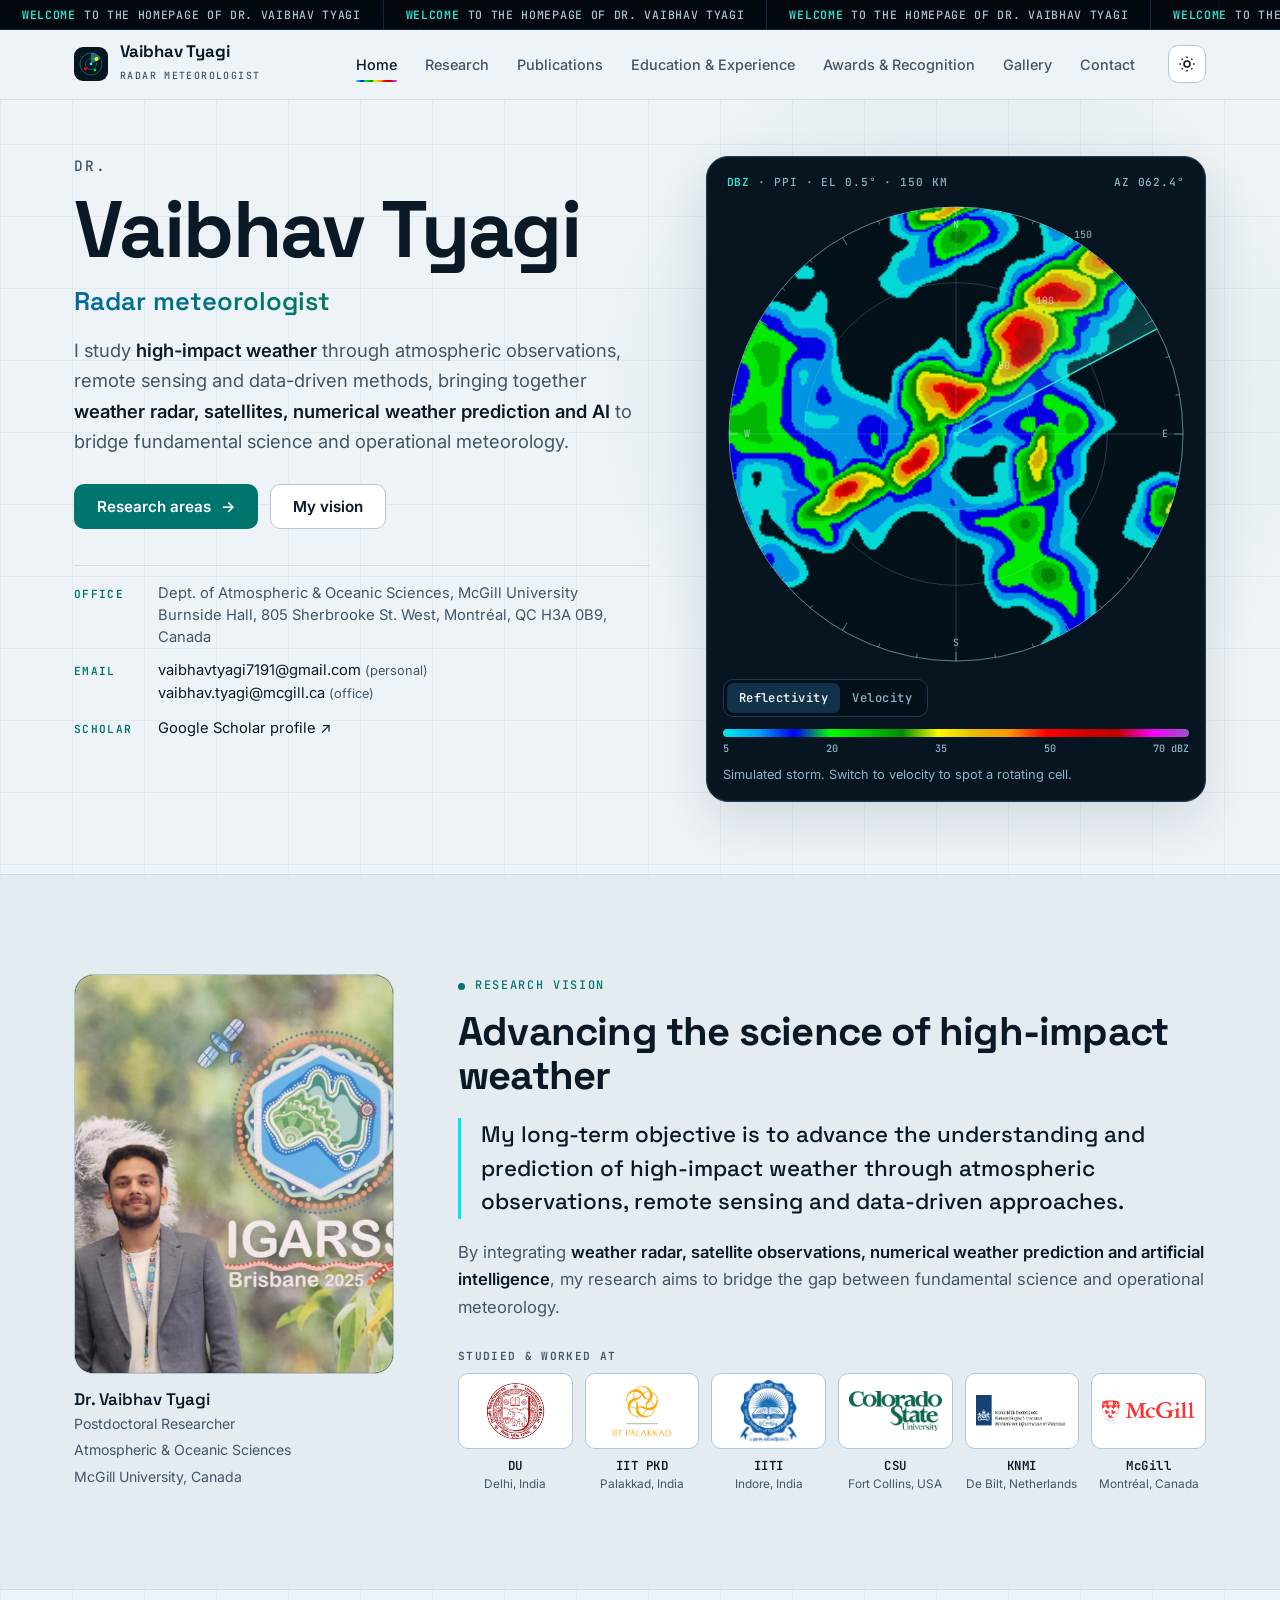
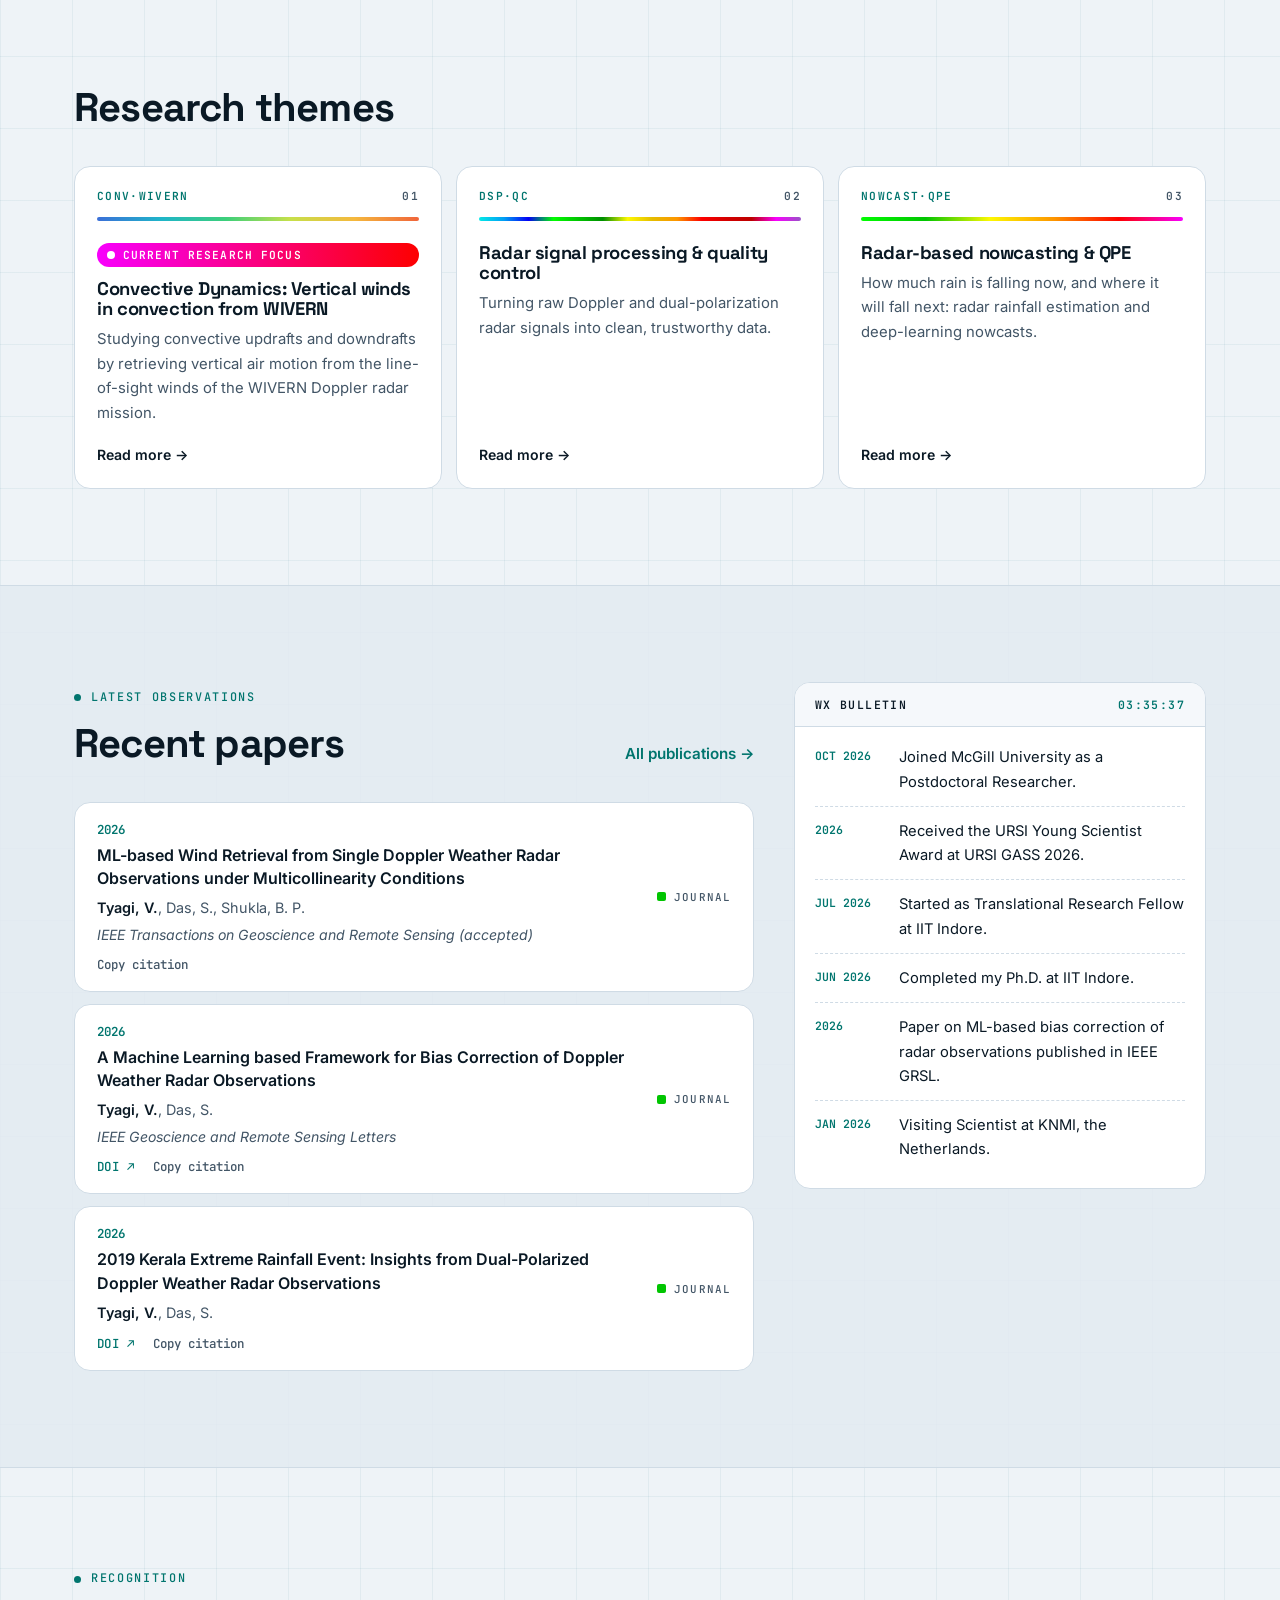
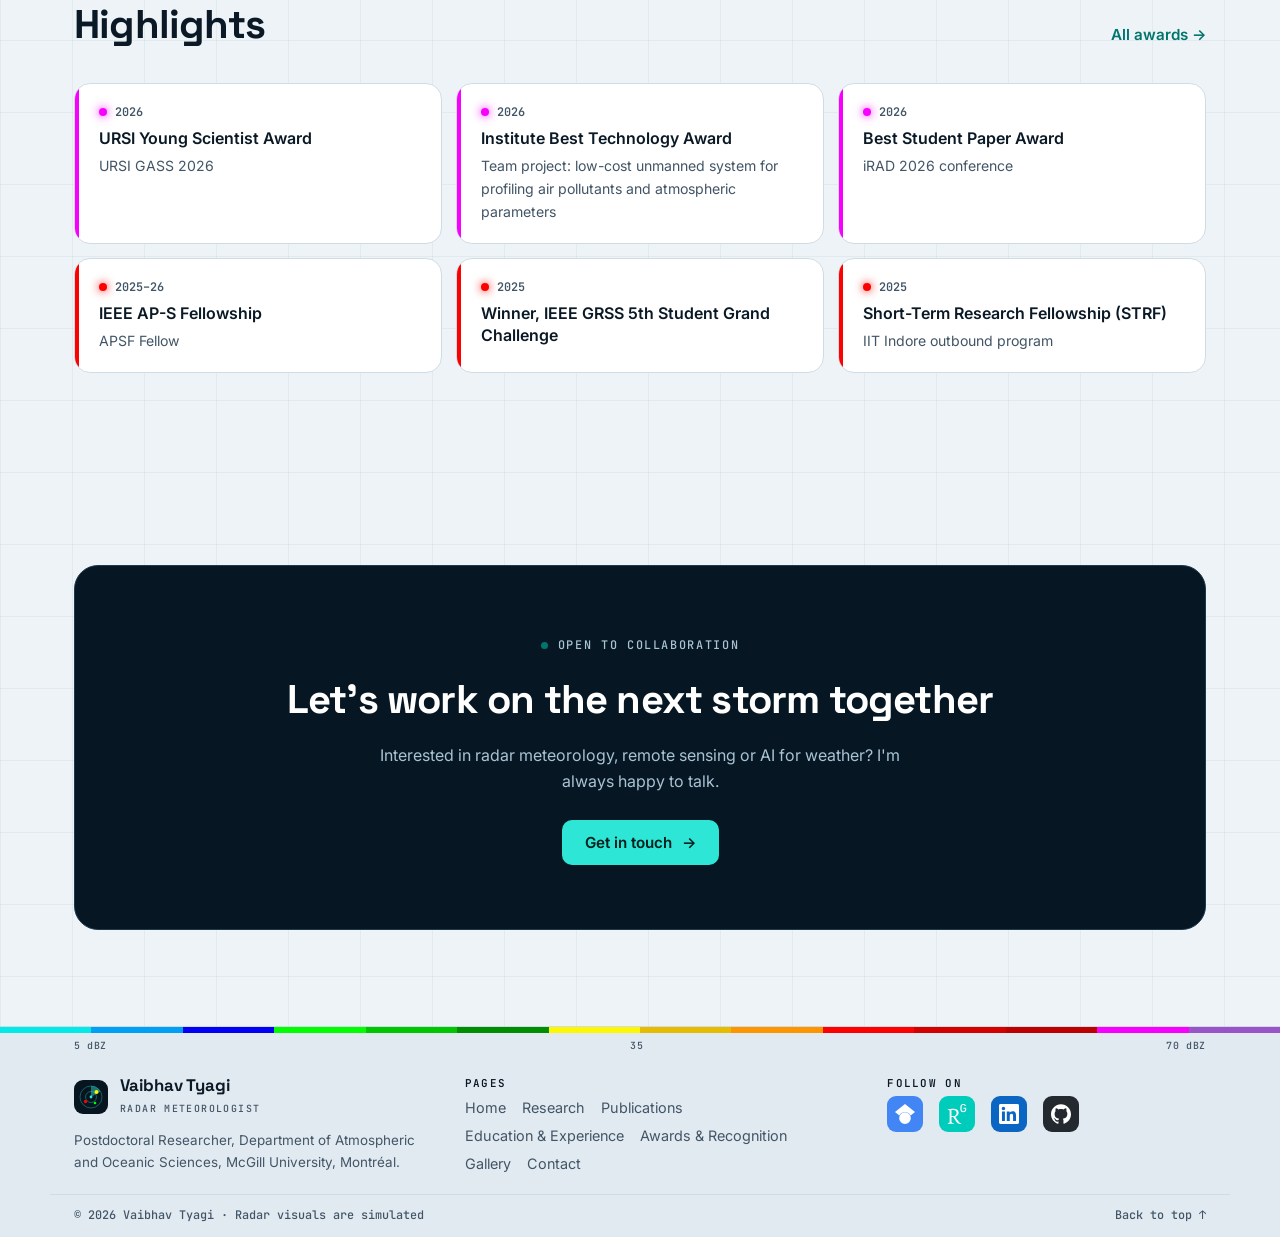
==== index.html @ b19f5438 "Add files via upload" ====
<!doctype html>
<html lang="en" data-theme="light">
<head>
  <meta charset="utf-8">
  <meta name="viewport" content="width=1280">
  <title>Dr. Vaibhav Tyagi — Atmospheric Remote Sensing &amp; Radar Meteorology</title>
  <meta name="description" content="Dr. Vaibhav Tyagi, radar meteorologist. Research in atmospheric remote sensing: weather radar, satellite observations, numerical weather prediction and AI for high-impact weather.">
  <link rel="icon" href="data:image/svg+xml,<svg xmlns='http://www.w3.org/2000/svg' viewBox='0 0 34 34'><rect width='34' height='34' rx='9' fill='%23071520'/><circle cx='17' cy='17' r='11' fill='none' stroke='%232ee6d6' stroke-opacity='.5'/><path d='M17 17 L17 6 A11 11 0 0 1 26.5 11.5 Z' fill='%232ee6d6' fill-opacity='.6'/><circle cx='22.5' cy='12' r='2' fill='%23fdf802'/><circle cx='11.5' cy='21.5' r='1.7' fill='%23fd0000'/></svg>">
  <link rel="preconnect" href="https://fonts.googleapis.com">
  <link rel="preconnect" href="https://fonts.gstatic.com" crossorigin>
  <link href="https://fonts.googleapis.com/css2?family=Inter:wght@400;500;600&family=JetBrains+Mono:wght@500;600&family=Space+Grotesk:wght@500;600;700&display=swap" rel="stylesheet">
  <link rel="stylesheet" href="styles.css">
  <script>try { document.documentElement.dataset.theme = localStorage.getItem('vt-theme-v2') || 'light'; } catch (e) {}</script>
</head>
<body data-page="home">
  <header id="site-header"></header>

  <main>
    <!-- Hero -->
    <section class="hero">
      <div class="container hero__grid">
        <div class="hero__text">
          <h1><small>DR.</small>Vaibhav Tyagi</h1>
          <p class="hero__role">Radar meteorologist</p>
          <p class="hero__lead">I study <strong>high-impact weather</strong> through atmospheric observations, remote sensing and data-driven methods, bringing together <strong>weather radar, satellites, numerical weather prediction and AI</strong> to bridge fundamental science and operational meteorology.</p>
          <div class="hero__cta">
            <a class="btn btn--primary" href="research.html">Research areas <span class="arr">→</span></a>
            <a class="btn btn--ghost" href="#vision">My vision</a>
          </div>
          <ul class="hero__contact">
            <li><span>Office</span><address>Dept. of Atmospheric &amp; Oceanic Sciences, McGill University<br>Burnside Hall, 805 Sherbrooke St. West, Montréal, QC H3A 0B9, Canada</address></li>
            <li><span>Email</span><span class="hero__emails"><a href="mailto:vaibhavtyagi7191@gmail.com">vaibhavtyagi7191@gmail.com</a> <small>(personal)</small><br><a href="mailto:vaibhav.tyagi@mcgill.ca">vaibhav.tyagi@mcgill.ca</a> <small>(office)</small></span></li>
            <li><span>Scholar</span><a href="https://scholar.google.com/citations?user=BVE2X2sAAAAJ&amp;hl=en" target="_blank" rel="noopener">Google Scholar profile ↗</a></li>
          </ul>
        </div>

        <figure class="scope-panel">
          <div class="scope-panel__bar"><span><b data-ro="prod">DBZ</b> · PPI · EL 0.5° · 150 km</span><span data-ro="az">AZ 000.0°</span></div>
          <canvas data-scope role="img" aria-label="Animated, simulated weather radar display with a squall line"></canvas>
          <div class="scope-panel__controls">
            <div class="seg" role="group" aria-label="Radar product">
              <button class="is-on" data-product="dbz" aria-pressed="true">Reflectivity</button>
              <button data-product="vel" aria-pressed="false">Velocity</button>
            </div>          </div>
          <div class="legend" id="legend"></div>
          <figcaption>Simulated storm. Switch to velocity to spot a rotating cell.</figcaption>
        </figure>
      </div>
    </section>

    <!-- About + vision statement -->
    <section class="section section--panel" id="vision">
      <div class="container about">
        <figure class="portrait reveal">
          <div class="portrait__frame">
            <!-- Save your photo as assets/profile.jpg; initials show until then -->
            <img src="assets/profile.jpg" alt="Portrait of Vaibhav Tyagi" onerror="this.remove()">
            <span class="portrait__fallback">VT</span>
            <span class="portrait__sweep" aria-hidden="true"></span>
          </div>
          <figcaption>
            <b>Dr. Vaibhav Tyagi</b>
            <span>Postdoctoral Researcher<br>Atmospheric &amp; Oceanic Sciences<br>McGill University, Canada</span>
          </figcaption>
        </figure>
        <div class="reveal">
          <p class="tag">Research vision</p>
          <h2>Advancing the science of high-impact weather</h2>
          <p class="lead-quote">My long-term objective is to advance the understanding and prediction of high-impact weather through atmospheric observations, remote sensing and data-driven approaches.</p>
          <p class="prose-muted">By integrating <strong>weather radar, satellite observations, numerical weather prediction and artificial intelligence</strong>, my research aims to bridge the gap between fundamental science and operational meteorology.</p>
          <p class="label" style="margin-top:28px">Studied &amp; worked at</p>
          <a class="inst-strip" id="instStrip" href="experience.html" aria-label="Institutions: see Education & Experience"></a>
        </div>
      </div>
    </section>

    <!-- Research areas -->
    <section class="section">
      <div class="container">
        <div class="section__head">
          <div>
            <h2>Research themes</h2>
          </div>        </div>
        <div class="products" id="productCards"></div>
      </div>
    </section>

    <!-- Latest -->
    <section class="section section--panel">
      <div class="container split">
        <div>
          <div class="section__head">
            <div>
              <p class="tag">Latest observations</p>
              <h2>Recent papers</h2>
            </div>
            <a class="link-arrow" href="publications.html">All publications <span class="arr">→</span></a>
          </div>
          <ol class="pubs" id="latestPubs"></ol>
        </div>
        <aside class="bulletin panel reveal" aria-label="News">
          <div class="bulletin__head"><span>WX Bulletin</span><span data-utc>--:--:--</span></div>
          <ol id="newsList"></ol>
        </aside>
      </div>
    </section>

    <section class="section">
      <div class="container">
        <div class="section__head">
          <div>
            <p class="tag">Recognition</p>
            <h2>Highlights</h2>
          </div>
          <a class="link-arrow" href="awards.html">All awards <span class="arr">→</span></a>
        </div>
        <div class="awards" id="highlightAwards"></div>
      </div>
    </section>

    <section class="cta">
      <div class="container">
        <div class="cta__inner reveal">
          <canvas class="flow-bg" data-flow data-flow-sparse aria-hidden="true"></canvas>
          <p class="tag" style="justify-content:center">Open to collaboration</p>
          <h2>Let's work on the next storm together</h2>
          <p>Interested in radar meteorology, remote sensing or AI for weather? I'm always happy to talk.</p>
          <a class="btn btn--primary" href="contact.html">Get in touch <span class="arr">→</span></a>
        </div>
      </div>
    </section>
  </main>

  <footer id="site-footer" class="footer"></footer>
  <div class="toast" id="toast" role="status" aria-live="polite"></div>
  <script src="data.js"></script>
  <script src="viz.js"></script>
  <script src="site.js"></script>
</body>
</html>
---- styles.css ----
/* =========================================================
   Radar-console theme. Dark "scope" by default, light "chart" mode.
   Accent colours come from the NWS reflectivity (dBZ) scale.
   ========================================================= */
:root {
  --bg: #050c14;
  --bg-2: #08131e;
  --panel: #0b1824;
  --panel-2: #0f2030;
  --text: #e7f0f6;
  --muted: #9fb4c4;
  --line: #1a2d40;
  --line-2: #26425c;
  --accent: #2ee6d6;
  --accent-ink: #03201d;
  --hi: #ffd23f;
  --grid: rgba(46, 230, 214, .045);
  --shadow: 0 24px 60px rgba(0, 0, 0, .45);
  --radius: 16px;
  --maxw: 1180px;
  --font: "Inter", system-ui, -apple-system, "Segoe UI", sans-serif;
  --display: "Space Grotesk", var(--font);
  --mono: "JetBrains Mono", ui-monospace, "Cascadia Mono", Consolas, monospace;
  --dbz: linear-gradient(90deg, #04e9e7, #019ff4, #0300f4, #02fd02, #01c501, #008e00, #fdf802, #e5bc00, #fd9500, #fd0000, #d40000, #bc0000, #f800fd, #9854c6);
  color-scheme: dark;
}
:root[data-theme="light"] {
  --bg: #eef3f7;
  --bg-2: #e2eaf1;
  --panel: #ffffff;
  --panel-2: #f5f8fb;
  --text: #0a1925;
  --muted: #425566;
  --line: #cfdbe5;
  --line-2: #b4c6d4;
  --accent: #00756e;
  --accent-ink: #ffffff;
  --hi: #a15c00;
  --grid: rgba(0, 90, 120, .06);
  --shadow: 0 20px 50px rgba(15, 40, 60, .12);
  color-scheme: light;
}

/* Cross-page transitions */
@view-transition { navigation: auto; }
::view-transition-old(root) { animation: vt-out .2s ease both; }
::view-transition-new(root) { animation: vt-in .4s cubic-bezier(.2, .7, .2, 1) both; }
@keyframes vt-out { to { opacity: 0; filter: blur(4px); } }
@keyframes vt-in { from { opacity: 0; transform: translateY(12px); filter: blur(4px); } }
.site-head { view-transition-name: site-head; }

* { box-sizing: border-box; }
html { scroll-behavior: smooth; scroll-padding-top: 100px; }
body {
  margin: 0; color: var(--text); font: 16px/1.65 var(--font); -webkit-font-smoothing: antialiased; overflow-x: hidden;
  background-color: var(--bg);
  background-image: linear-gradient(var(--grid) 1px, transparent 1px), linear-gradient(90deg, var(--grid) 1px, transparent 1px);
  background-size: 72px 72px;
}
h1, h2, h3 { font-family: var(--display); line-height: 1.1; margin: 0 0 .5em; letter-spacing: -.02em; }
h1 { font-size: clamp(2.6rem, 6.5vw, 5rem); font-weight: 700; }
h2 { font-size: clamp(1.7rem, 3.4vw, 2.5rem); }
h3 { font-size: 1.15rem; }
p { margin: 0 0 1em; }
a { color: var(--accent); text-decoration: none; }
a:hover { text-decoration: underline; text-underline-offset: 3px; }
::selection { background: var(--accent); color: var(--accent-ink); }
.container { max-width: var(--maxw); margin: 0 auto; padding: 0 24px; }
.mono { font-family: var(--mono); }

/* Instrument-style label: "● PRODUCT 02 · RESEARCH" */
.tag {
  display: inline-flex; align-items: center; gap: 10px; font: 500 .74rem/1 var(--mono); letter-spacing: .14em;
  text-transform: uppercase; color: var(--accent); margin: 0 0 18px;
}
.tag::before { content: ""; width: 7px; height: 7px; border-radius: 50%; background: var(--accent); box-shadow: 0 0 0 0 var(--accent); animation: blip 2.4s infinite; }
@keyframes blip { 0% { box-shadow: 0 0 0 0 color-mix(in srgb, var(--accent) 60%, transparent); } 70%, 100% { box-shadow: 0 0 0 9px transparent; } }

/* ---------- Header: ticker + nav ---------- */
.site-head { position: sticky; top: 0; z-index: 50; }
.ticker {
  background: #02080e; color: #a9c3d3; border-bottom: 1px solid #13283a; overflow: hidden; height: 30px;
  font: 500 .72rem/30px var(--mono); letter-spacing: .06em; text-transform: uppercase; white-space: nowrap;
}
.ticker__track { display: inline-flex; animation: tick 60s linear infinite; }
.ticker:hover .ticker__track { animation-play-state: paused; }
.ticker__item { padding: 0 22px; border-right: 1px solid #13283a; }
.ticker__item b { color: #2ee6d6; font-weight: 600; margin-right: 8px; }
.ticker__item .hot { color: #ffd23f; }
@keyframes tick { to { transform: translateX(-50%); } }
.nav {
  background: color-mix(in srgb, var(--bg) 92%, transparent); backdrop-filter: blur(16px) saturate(1.2);
  -webkit-backdrop-filter: blur(16px) saturate(1.2); border-bottom: 1px solid var(--line); position: relative;
}
.nav__inner { max-width: var(--maxw); margin: 0 auto; padding: 12px 24px; display: flex; align-items: center; gap: 20px; }
.brand { display: inline-flex; align-items: center; gap: 12px; color: var(--text); white-space: nowrap; }
.brand:hover { text-decoration: none; }
.brand__mark { width: 34px; height: 34px; flex: none; }
.brand__sweep { transform-origin: 17px 17px; animation: spin 4s linear infinite; }
@keyframes spin { to { transform: rotate(360deg); } }
.brand__name { font: 700 1.05rem var(--display); display: block; line-height: 1.1; }
.brand__sub { font: 500 .62rem var(--mono); letter-spacing: .14em; color: var(--muted); text-transform: uppercase; }
.nav__links { display: flex; gap: 2px; margin-left: auto; }
.nav__links a {
  color: var(--muted); font-size: .9rem; font-weight: 500; padding: 8px 13px; border-radius: 8px; position: relative;
  transition: color .2s, background .2s;
}
.nav__links a:hover { color: var(--text); background: var(--panel-2); text-decoration: none; }
.nav__links a.is-active { color: var(--text); }
.nav__links a.is-active::after {
  content: ""; position: absolute; left: 13px; right: 13px; bottom: 2px; height: 2px; border-radius: 2px; background: var(--dbz);
}
.nav__actions { display: flex; gap: 6px; }
.icon-btn {
  display: grid; place-items: center; width: 38px; height: 38px; border-radius: 10px; border: 1px solid var(--line-2);
  background: var(--panel); color: var(--text); cursor: pointer; transition: border-color .2s;
}
.icon-btn:hover { border-color: var(--accent); }
.i-sun { display: none; }
:root[data-theme="light"] .i-sun { display: block; }
:root[data-theme="light"] .i-moon { display: none; }
.nav__menu { display: none; }
.nav__progress { position: absolute; left: 0; bottom: -1px; height: 2px; width: 100%; background: var(--dbz); transform-origin: 0 50%; transform: scaleX(0); }

/* ---------- Buttons ---------- */
.btn {
  display: inline-flex; align-items: center; gap: 10px; padding: 12px 22px; border-radius: 10px; font: 600 .95rem var(--font);
  border: 1px solid transparent; cursor: pointer; transition: transform .15s, background .2s, border-color .2s, box-shadow .2s, color .2s;
}
.btn:hover { text-decoration: none; transform: translateY(-2px); }
.btn--primary { background: var(--accent); color: var(--accent-ink); box-shadow: 0 0 0 0 transparent; }
.btn--primary:hover { box-shadow: 0 10px 30px color-mix(in srgb, var(--accent) 35%, transparent); }
.btn--ghost { background: var(--panel); color: var(--text); border-color: var(--line-2); }
.btn--ghost:hover { border-color: var(--accent); }
.btn .arr, .link-arrow .arr { transition: transform .2s; display: inline-block; }
.btn:hover .arr, .link-arrow:hover .arr { transform: translateX(4px); }
.link-arrow { font-weight: 600; font-size: .95rem; white-space: nowrap; }
.link-arrow:hover { text-decoration: none; }

/* ---------- Home hero ---------- */
.hero { position: relative; padding: 56px 0 72px; overflow: hidden; }
.hero::before {
  content: ""; position: absolute; inset: -20% -10% auto auto; width: 70vw; height: 70vw; max-width: 900px; max-height: 900px;
  background: radial-gradient(circle, color-mix(in srgb, var(--accent) 12%, transparent), transparent 60%); pointer-events: none;
}
.hero__grid { position: relative; display: grid; grid-template-columns: 1.15fr 1fr; gap: 56px; align-items: start; }
.hero h1 { margin-bottom: .15em; animation: rise .8s cubic-bezier(.2, .7, .2, 1) both; }
.hero h1 small { display: block; font: 500 .9rem var(--mono); letter-spacing: .14em; color: var(--muted); margin-bottom: 10px; }
.hero__role {
  font: 600 clamp(1.2rem, 2.4vw, 1.6rem) var(--display); margin: 0 0 18px; animation: rise .8s .08s both;
  background: var(--dbz); -webkit-background-clip: text; background-clip: text; color: transparent; background-size: 200% 100%;
  animation: rise .8s .08s both, shimmer 8s linear infinite;
}
@keyframes shimmer { to { background-position: -200% 0; } }
:root[data-theme="light"] .hero__role { background-image: linear-gradient(90deg, #0369a1, #00756e, #15803d, #a15c00, #b91c1c, #a21caf, #0369a1); }
.hero__lead { font-size: 1.15rem; color: var(--muted); max-width: 34em; animation: rise .8s .16s both; }
.hero__lead strong { color: var(--text); font-weight: 600; }
.hero__cta { display: flex; gap: 12px; flex-wrap: wrap; margin: 28px 0 36px; animation: rise .8s .24s both; }
.hero__contact { list-style: none; margin: 0; padding: 16px 0 0; border-top: 1px solid var(--line); display: grid; gap: 10px; animation: rise .8s .32s both; }
.hero__contact li { display: grid; grid-template-columns: 72px 1fr; gap: 12px; align-items: baseline; font-size: .92rem; }
.hero__contact span { font: 600 .7rem var(--mono); letter-spacing: .12em; text-transform: uppercase; color: var(--accent); }
.hero__contact a { color: var(--text); overflow-wrap: anywhere; }
.hero__contact address { font-style: normal; color: var(--muted); line-height: 1.5; }
.hero__contact .hero__emails { font: inherit; letter-spacing: normal; text-transform: none; color: var(--text); line-height: 1.6; }
.hero__contact .hero__emails small { color: var(--muted); font-size: .8rem; }
@keyframes rise { from { opacity: 0; transform: translateY(18px); } }

.readouts { display: grid; grid-template-columns: repeat(4, 1fr); border: 1px solid var(--line-2); border-radius: 12px; overflow: hidden; margin: 0; animation: rise .8s .32s both; }
.readout { padding: 14px 16px; background: var(--panel); border-right: 1px solid var(--line); }
.readout:last-child { border-right: 0; }
.readout dt { font: 500 .64rem var(--mono); letter-spacing: .12em; text-transform: uppercase; color: var(--muted); }
.readout dd { margin: 4px 0 0; font: 600 1.8rem/1 var(--mono); color: var(--text); }
.readout dd small { font-size: .7rem; color: var(--accent); margin-left: 4px; }

/* Radar scope panel */
.scope-panel {
  margin: 0; background: #071520; border: 1px solid #1d3a50; border-radius: 22px; padding: 16px; color: #d9ecf5;
  box-shadow: var(--shadow), inset 0 0 0 1px rgba(46, 230, 214, .05); animation: rise .9s .2s both; position: relative;
}
.scope-panel__bar { display: flex; justify-content: space-between; gap: 12px; font: 500 .7rem var(--mono); letter-spacing: .08em; color: #8fb3c6; text-transform: uppercase; padding: 2px 4px 12px; }
.scope-panel__bar b { color: #2ee6d6; font-weight: 600; }
.scope-panel canvas { display: block; width: 100%; aspect-ratio: 1; }
.scope-panel__controls { display: flex; justify-content: space-between; align-items: center; gap: 10px; flex-wrap: wrap; margin-top: 12px; }
.seg { display: inline-flex; background: #03111b; border: 1px solid #1d3a50; border-radius: 10px; padding: 3px; }
.seg button {
  font: 500 .76rem var(--mono); letter-spacing: .04em; color: #8fb3c6; background: none; border: 0; padding: 7px 12px; border-radius: 7px; cursor: pointer;
}
.seg button.is-on { background: #12324a; color: #fff; }
.switch {
  display: inline-flex; align-items: center; gap: 10px; font: 500 .76rem var(--mono); color: #8fb3c6; background: none; border: 0; cursor: pointer; padding: 6px 0;
}
.switch span { width: 34px; height: 20px; border-radius: 999px; background: #1d3a50; position: relative; transition: background .2s; }
.switch span::after { content: ""; position: absolute; top: 3px; left: 3px; width: 14px; height: 14px; border-radius: 50%; background: #cfe3ee; transition: transform .2s; }
.switch.is-on { color: #fff; }
.switch.is-on span { background: #0f8f86; }
.switch.is-on span::after { transform: translateX(14px); }
.legend { margin-top: 12px; }
.legend__bar { height: 8px; border-radius: 4px; }
.legend__labels { display: flex; justify-content: space-between; font: 500 .64rem var(--mono); color: #8fb3c6; margin-top: 5px; }
.scope-panel figcaption, .demo__hint { font-size: .8rem; color: #8fb3c6; margin-top: 10px; line-height: 1.5; }

/* ---------- Page hero (inner pages) ---------- */
.page-hero { position: relative; padding: 72px 0 52px; overflow: hidden; border-bottom: 1px solid var(--line); }
.flow-bg { position: absolute; inset: 0; width: 100%; height: 100%; pointer-events: none; }
.page-hero::after { content: ""; position: absolute; inset: 0; background: linear-gradient(90deg, color-mix(in srgb, var(--bg) 85%, transparent) 20%, color-mix(in srgb, var(--bg) 10%, transparent) 75%); pointer-events: none; }
.page-hero .container { position: relative; z-index: 1; }
/* One title style for every inner page */
.page-hero h1 { font-size: clamp(2.2rem, 4.6vw, 3.4rem); max-width: 18em; margin-bottom: .35em; animation: rise .6s both; }
.page-hero h1:last-child { margin-bottom: 0; }
.page-hero__lead { color: var(--muted); font-size: 1.12rem; max-width: 38em; margin: 0; animation: rise .6s .08s both; }
.page-hero__lead a { font-weight: 500; }

/* ---------- Sections ---------- */
.section { padding: 96px 0; position: relative; }
.section--tight { padding: 48px 0 96px; }
.section--flush { padding: 0; }
.section--panel { background: color-mix(in srgb, var(--bg-2) 85%, transparent); border-block: 1px solid var(--line); }
.section__head { display: flex; justify-content: space-between; align-items: end; gap: 24px; margin-bottom: 36px; }
.section__head h2 { margin: 0; }
.section__lead { color: var(--muted); max-width: 44em; font-size: 1.05rem; }
.two-col { display: grid; grid-template-columns: 1fr 1.5fr; gap: 56px; }
.split { display: grid; grid-template-columns: 1.65fr 1fr; gap: 40px; align-items: start; }
.prose p { color: var(--muted); font-size: 1.06rem; }
.prose strong { color: var(--text); font-weight: 600; }

/* Panels share a cursor-follow glow */
.panel {
  position: relative; isolation: isolate; background: var(--panel); border: 1px solid var(--line); border-radius: var(--radius);
  transition: transform .25s, border-color .25s, box-shadow .25s;
}
.panel::after {
  content: ""; position: absolute; inset: 0; border-radius: inherit; z-index: -1; opacity: 0; transition: opacity .3s; pointer-events: none;
  background: radial-gradient(360px circle at var(--mx, 50%) var(--my, 50%), color-mix(in srgb, var(--accent) 10%, transparent), transparent 70%);
}
.panel:hover::after { opacity: 1; }
.panel:hover { border-color: var(--line-2); }

/* Product cards (home) */
.products { display: grid; grid-template-columns: repeat(3, 1fr); gap: 14px; }
.product { display: flex; flex-direction: column; padding: 22px; color: inherit; min-height: 250px; }
.product:hover { text-decoration: none; transform: translateY(-4px); box-shadow: var(--shadow); }
.product__code { font: 600 .7rem var(--mono); letter-spacing: .12em; color: var(--muted); display: flex; justify-content: space-between; }
.product__code b { color: var(--accent); font-weight: 600; }
.product__scale { height: 4px; border-radius: 2px; margin: 14px 0 22px; }
.product h3 { margin-bottom: 8px; }
.product p { color: var(--muted); font-size: .93rem; margin: 0 0 18px; }
.product .link-arrow { margin-top: auto; font-size: .88rem; }
.scale--dbz { background: var(--dbz); }
.scale--wind { background: linear-gradient(90deg, #3b6fd8, #1fb5c9, #3ccf7a, #c6e04a, #f5b83d, #f0643a); }
.scale--rain { background: linear-gradient(90deg, #02fd02, #01c501, #fdf802, #fd9500, #fd0000, #f800fd); }
.scale--scat { background: linear-gradient(90deg, #0b3c66, #1f7fb8, #45c1e0, #a8eaf5); }

/* Publications (shared) */
.pubs { list-style: none; padding: 0; margin: 0; display: grid; gap: 12px; }
.pub { display: grid; grid-template-columns: 1fr auto; gap: 18px; padding: 18px 22px; animation: fadeUp .35s both; }
.pub__title { font-weight: 600; color: var(--text); margin: 0 0 6px; line-height: 1.45; }
.pub__authors { color: var(--muted); font-size: .9rem; margin: 0; }
.pub__authors b { color: var(--text); font-weight: 600; }
.pub__venue { font-size: .88rem; color: var(--muted); font-style: italic; margin: 3px 0 0; }
.pub__actions { display: flex; gap: 18px; margin-top: 10px; font: 500 .78rem var(--mono); letter-spacing: .04em; }
.pub__cite { background: none; border: 0; padding: 0; font: inherit; color: var(--muted); cursor: pointer; }
.pub__cite:hover { color: var(--accent); }
.pub__type { display: inline-flex; align-items: center; gap: 8px; font: 500 .68rem var(--mono); letter-spacing: .1em; text-transform: uppercase; color: var(--muted); white-space: nowrap; }
.pub__type::before { content: ""; width: 9px; height: 9px; border-radius: 2px; background: var(--c, var(--accent)); }
.pub__year-inline { font: 600 .78rem var(--mono); color: var(--accent); margin-bottom: 6px; display: block; }
@keyframes fadeUp { from { opacity: 0; transform: translateY(8px); } }

/* Bulletin (news) */
.bulletin { padding: 0; overflow: hidden; position: sticky; top: 120px; }
.bulletin__head { display: flex; justify-content: space-between; padding: 14px 20px; background: var(--panel-2); border-bottom: 1px solid var(--line); font: 600 .72rem var(--mono); letter-spacing: .12em; text-transform: uppercase; }
.bulletin__head span:last-child { color: var(--accent); }
.bulletin ol { list-style: none; margin: 0; padding: 6px 20px 14px; }
.bulletin li { display: grid; grid-template-columns: 72px 1fr; gap: 12px; padding: 12px 0; border-bottom: 1px dashed var(--line); }
.bulletin li:last-child { border-bottom: 0; }
.bulletin time { font: 600 .72rem/1.9 var(--mono); color: var(--accent); text-transform: uppercase; }
.bulletin p { margin: 0; font-size: .92rem; }

/* Awards */
.awards { display: grid; grid-template-columns: repeat(3, 1fr); gap: 14px; }
.award { padding: 20px 20px 20px 24px; animation: fadeUp .35s both; overflow: hidden; }
.award::before { content: ""; position: absolute; left: 0; top: 0; bottom: 0; width: 4px; background: var(--heat, var(--accent)); }
.award__year { font: 600 .74rem var(--mono); color: var(--muted); display: flex; align-items: center; gap: 8px; }
.award__year::before { content: ""; width: 8px; height: 8px; border-radius: 50%; background: var(--heat, var(--accent)); box-shadow: 0 0 10px var(--heat); }
.award h3 { font: 600 1rem/1.35 var(--font); margin: 8px 0 4px; letter-spacing: 0; }
.award p { color: var(--muted); font-size: .88rem; margin: 0; }
.heat-legend { display: flex; align-items: center; gap: 12px; font: 500 .72rem var(--mono); color: var(--muted); margin: 20px 0 0; }
.heat-legend i { width: 140px; height: 6px; border-radius: 3px; background: linear-gradient(90deg, #019ff4, #02fd02, #fdf802, #fd9500, #fd0000, #f800fd); }

/* CTA band */
.cta { padding: 96px 0; }
.cta__inner { position: relative; overflow: hidden; border-radius: 24px; padding: 64px 40px; text-align: center; background: #061723; border: 1px solid #1d3a50; color: #e7f0f6; }
.cta__inner .flow-bg { opacity: .9; }
.cta__inner::before { content: ""; position: absolute; inset: 0; background: radial-gradient(ellipse at center, rgba(6, 23, 35, .9) 30%, rgba(6, 23, 35, .3)); z-index: 1; }
.cta__inner > *:not(canvas) { position: relative; z-index: 2; }
.cta__inner h2 { color: #fff; }
.cta__inner p { color: #a9c3d3; max-width: 34em; margin: 0 auto 26px; }
.cta__inner .btn--primary { background: #2ee6d6; color: #03201d; }

/* ---------- Research ---------- */
.area { display: grid; grid-template-columns: 1fr 1.15fr; gap: 56px; align-items: center; padding: 80px 0; border-bottom: 1px solid var(--line); }
.area:last-child { border-bottom: 0; }
.area:nth-child(even) .area__text { order: 2; }
.area__num { font: 700 4.5rem/1 var(--display); color: transparent; -webkit-text-stroke: 1px var(--line-2); display: block; margin-bottom: 8px; }
.area__text p { color: var(--muted); font-size: 1.04rem; }
.area__demos { display: grid; gap: 20px; }
/* Pulsing "current research focus" badge */
.focus-badge { display: inline-flex; align-items: center; gap: 8px; margin: 0 0 12px; padding: 5px 12px 5px 10px; border-radius: 999px;
  font: 600 .7rem var(--mono); letter-spacing: .1em; text-transform: uppercase; color: #fff;
  background: linear-gradient(90deg, #f800fd, #fd0000); box-shadow: 0 0 0 0 rgba(248, 0, 253, .6); animation: focus-pulse 1.6s ease-in-out infinite; }
.focus-badge::before { content: ""; width: 8px; height: 8px; border-radius: 50%; background: #fff; animation: focus-blink 1s steps(2, start) infinite; }
@keyframes focus-pulse { 0%, 100% { box-shadow: 0 0 0 0 rgba(248, 0, 253, .55); } 50% { box-shadow: 0 0 0 8px rgba(248, 0, 253, 0); } }
@keyframes focus-blink { to { visibility: hidden; } }
@media (prefers-reduced-motion: reduce) { .focus-badge, .focus-badge::before { animation: none; } }
.area__papers { list-style: none; padding: 0; margin: 20px 0 0; border-top: 1px solid var(--line); }
.area__papers li { padding: 10px 0; border-bottom: 1px solid var(--line); font-size: .88rem; color: var(--muted); }
.area__papers li span { font: 600 .72rem var(--mono); color: var(--accent); margin-right: 8px; }
.demo { background: #071520; border: 1px solid #1d3a50; border-radius: 20px; padding: 16px; color: #d9ecf5; box-shadow: var(--shadow); }
.demo__bar { display: flex; justify-content: space-between; gap: 10px; font: 500 .7rem var(--mono); letter-spacing: .08em; text-transform: uppercase; color: #8fb3c6; padding: 2px 4px 12px; }
.demo__bar b { color: #2ee6d6; font-weight: 600; }
.demo__stage { position: relative; border-radius: 12px; overflow: hidden; background: #03111b; }
.demo__foot { display: flex; justify-content: space-between; align-items: center; gap: 12px; flex-wrap: wrap; margin-top: 10px; }
.demo__foot .demo__hint { margin: 0; }
/* compare slider */
.compare { position: relative; max-width: 420px; margin: 0 auto; aspect-ratio: 1; --split: 50%; background: none; cursor: ew-resize; touch-action: pan-y; user-select: none; }
.compare canvas { position: absolute; inset: 0; width: 100%; height: 100%; }
.compare [data-after] { clip-path: inset(0 0 0 var(--split)); }
.compare__line { position: absolute; top: 0; bottom: 0; left: var(--split); width: 2px; background: #2ee6d6; box-shadow: 0 0 12px #2ee6d6; pointer-events: none; }
.compare__line::after {
  content: "⇆"; position: absolute; top: 50%; left: 50%; transform: translate(-50%, -50%); width: 34px; height: 34px; border-radius: 50%;
  background: #2ee6d6; color: #03201d; display: grid; place-items: center; font-weight: 700;
}
/* Visually hidden; kept for keyboard users (pointer dragging is handled in viz.js) */
.compare input { position: absolute; left: 0; bottom: 0; width: 100%; height: 1px; opacity: 0; margin: 0; pointer-events: none; }
.compare:focus-within .compare__line { box-shadow: 0 0 0 2px #fff, 0 0 12px #2ee6d6; }
.compare__lbl { position: absolute; top: 8px; font: 600 .66rem var(--mono); letter-spacing: .1em; padding: 4px 8px; border-radius: 6px; background: rgba(3, 17, 27, .8); color: #d9ecf5; pointer-events: none; }
.compare__lbl--l { left: 8px; } .compare__lbl--r { right: 8px; color: #2ee6d6; }
.demo--flow .demo__stage { height: 360px; cursor: crosshair; }
.demo--flow canvas, .demo--scatt canvas { display: block; width: 100%; height: 100%; }
.demo--scatt .demo__stage { height: 360px; background: radial-gradient(ellipse at 40% 50%, #0b3350, #04182a); }
/* Z-R */
.demo--zr .demo__stage { height: 170px; background: linear-gradient(#03111b, #06202f); }
.demo--zr canvas { display: block; width: 100%; height: 100%; }
.demo--wivern .demo__stage { height: 340px; background: linear-gradient(#06192a, #03111b); }
.demo--wivern canvas { display: block; width: 100%; height: 100%; }
.wv__panel { display: grid; grid-template-columns: repeat(4, 1fr); gap: 1px; background: #1d3a50; border: 1px solid #1d3a50; border-radius: 10px; overflow: hidden; margin: 12px 0 0; }
.wv__panel div { background: #071520; padding: 9px 10px; border-top: 3px solid var(--c); }
.wv__panel dt { font: 500 .58rem var(--mono); letter-spacing: .08em; color: #8fb3c6; text-transform: uppercase; }
.wv__panel dd { margin: 2px 0 0; font: 600 1rem var(--mono); color: var(--c); }
@media (max-width: 640px) { .wv__panel { grid-template-columns: repeat(2, 1fr); } }
.zr__ground { position: absolute; left: 0; right: 0; bottom: 0; height: 6px; background: var(--zr); box-shadow: 0 0 22px var(--zr); transition: background .2s; }
.zr__panel { display: grid; grid-template-columns: repeat(3, 1fr); gap: 1px; background: #1d3a50; border: 1px solid #1d3a50; border-radius: 10px; overflow: hidden; margin-top: 12px; }
.zr__panel div { background: #071520; padding: 10px 12px; }
.zr__panel dt { font: 500 .6rem var(--mono); letter-spacing: .1em; color: #8fb3c6; text-transform: uppercase; }
.zr__panel dd { margin: 2px 0 0; font: 600 1.15rem var(--mono); color: #fff; }
.zr__panel dd[data-out="label"] { color: var(--zr); }
.zr__slider { width: 100%; margin-top: 14px; accent-color: #2ee6d6; }
.formula { font: 500 .8rem var(--mono); color: #8fb3c6; }

/* deep-learning nowcast demo */
.nc { display: grid; gap: 12px; }
.nc__lbl { display: block; font: 500 .66rem var(--mono); letter-spacing: .1em; text-transform: uppercase; color: #8fb3c6; margin-bottom: 6px; }
.nc__out .nc__lbl { color: #f78cf9; }
.nc__frames { display: grid; grid-template-columns: repeat(4, 1fr); gap: 8px; }
.nc__f { margin: 0; opacity: .12; transform: translateY(6px); transition: opacity .45s, transform .45s; }
.nc__f.is-on { opacity: 1; transform: none; }
.nc__f canvas { display: block; width: 100%; aspect-ratio: 1; max-width: 100%; border-radius: 8px; border: 1px solid #1d3a50; }
.nc__out .nc__f.is-on canvas { border-color: rgba(248, 0, 253, .55); box-shadow: 0 0 14px rgba(248, 0, 253, .18); }
.nc__f figcaption { font: 500 .62rem var(--mono); color: #8fb3c6; text-align: center; margin-top: 4px; }
.nc__net canvas { display: block; width: 100%; height: 104px; }
.feature-grid { display: grid; grid-template-columns: 1fr 1fr; gap: 16px; margin-top: 28px; }
.feature { padding: 28px; }
.feature p { color: var(--muted); }
.feature__tag { font: 600 .68rem var(--mono); letter-spacing: .12em; text-transform: uppercase; color: var(--accent); display: block; margin-bottom: 12px; }
.projects { display: grid; grid-template-columns: repeat(3, 1fr); gap: 16px; margin-top: 28px; }
.project { padding: 24px; }
.project p { color: var(--muted); font-size: .93rem; margin: 0; }
.project__meta { font: 500 .72rem var(--mono); color: var(--muted); margin-bottom: 10px; display: flex; flex-direction: column; gap: 2px; }
.project__meta span:first-child { color: var(--accent); }
.label { font: 600 .7rem var(--mono); text-transform: uppercase; letter-spacing: .12em; color: var(--muted); margin: 26px 0 10px; }
.label:first-child { margin-top: 0; }
.tags { display: flex; flex-wrap: wrap; gap: 8px; }
.tags span { font: 500 .8rem var(--mono); padding: 6px 11px; border-radius: 7px; background: var(--panel); border: 1px solid var(--line); color: var(--text); transition: border-color .2s; }
.tags span:hover { border-color: var(--accent); }

/* ---------- Publications page ---------- */
.chips { display: flex; flex-wrap: wrap; gap: 8px; }
.chip {
  display: inline-flex; align-items: center; gap: 8px; font: 500 .8rem var(--mono); padding: 8px 14px; border-radius: 8px;
  border: 1px solid var(--line-2); background: var(--panel); color: var(--muted); cursor: pointer; transition: all .2s;
}
.chip:hover { color: var(--text); border-color: var(--accent); }
.chip.is-active { background: var(--text); border-color: var(--text); color: var(--bg); }
.chip i { width: 8px; height: 8px; border-radius: 2px; background: var(--c); }
.chip small { opacity: .65; }

/* ---------- Gallery ---------- */
.gallery { list-style: none; margin: 0; padding: 0; display: grid; grid-template-columns: repeat(auto-fill, minmax(260px, 1fr)); gap: 16px; }
.gallery__item { display: flex; flex-direction: column; overflow: hidden; padding: 0; border-top: 3px solid var(--c); animation: fadeUp .4s both; }
.gallery__img { display: block; padding: 0; border: 0; background: #071520; cursor: zoom-in; aspect-ratio: 4 / 3; overflow: hidden; }
.gallery__img img { width: 100%; height: 100%; object-fit: cover; display: block; transition: transform .5s; }
.gallery__item:hover .gallery__img img { transform: scale(1.05); }
.gallery__cap { display: grid; gap: 4px; padding: 12px 14px 14px; }
.gallery__meta { display: flex; justify-content: space-between; gap: 8px; font: 600 .7rem var(--mono); letter-spacing: .06em; color: var(--accent); text-transform: uppercase; }
.gallery__meta span { color: var(--c); }
.gallery__cap b { font-weight: 600; font-size: .95rem; line-height: 1.35; }
.gallery__cap small { color: var(--muted); font-size: .82rem; }
.lightbox { position: fixed; inset: 0; z-index: 200; display: grid; grid-template-columns: 56px 1fr 56px; align-items: center; background: rgba(2, 8, 14, .92); backdrop-filter: blur(6px); padding: 24px 8px; }
.lightbox[hidden] { display: none; }
.lightbox__fig { margin: 0; display: grid; justify-items: center; gap: 12px; max-height: 100%; }
.lightbox__fig img { max-width: 100%; max-height: calc(100vh - 140px); object-fit: contain; border-radius: 10px; box-shadow: 0 20px 60px rgba(0, 0, 0, .5); }
.lightbox__fig figcaption { text-align: center; color: #d9ecf5; display: grid; gap: 4px; max-width: 760px; }
.lightbox__fig figcaption span { color: #8fb3c6; font: 500 .8rem var(--mono); }
.lightbox__nav, .lightbox__close { border: 1px solid #1d3a50; background: #071520; color: #e7f0f6; border-radius: 50%; width: 44px; height: 44px; font-size: 1.6rem; line-height: 1; cursor: pointer; justify-self: center; }
.lightbox__nav:hover, .lightbox__close:hover { border-color: #2ee6d6; }
.lightbox__close { position: absolute; top: 16px; right: 16px; }
.pub-controls {
  position: sticky; top: 98px; z-index: 5; display: flex; justify-content: space-between; align-items: center; gap: 16px; flex-wrap: wrap;
  padding: 14px 0; margin-bottom: 12px; background: color-mix(in srgb, var(--bg) 88%, transparent); backdrop-filter: blur(10px);
}
.search { display: flex; align-items: center; gap: 8px; padding: 9px 14px; border: 1px solid var(--line-2); border-radius: 10px; background: var(--panel); color: var(--muted); min-width: 290px; }
.search:focus-within { border-color: var(--accent); box-shadow: 0 0 0 4px color-mix(in srgb, var(--accent) 18%, transparent); }
.search input { border: 0; outline: 0; background: transparent; color: var(--text); font: inherit; font-size: .92rem; width: 100%; }
.pub-group { display: grid; grid-template-columns: 120px 1fr; gap: 28px; padding: 32px 0; border-top: 1px solid var(--line); }
.pub-group:first-child { border-top: 0; }
.pub-group__year { position: sticky; top: 180px; align-self: start; margin: 0; font: 700 2rem var(--mono); color: var(--text); }
.pub-group__year small { display: block; font: 500 .7rem var(--mono); color: var(--muted); letter-spacing: .1em; margin-top: 4px; }
.pub-group__year i { display: block; height: 3px; width: 48px; border-radius: 2px; margin-top: 10px; background: var(--heat); }
.empty { color: var(--muted); text-align: center; padding: 32px; font-family: var(--mono); }

/* ---------- Experience ---------- */
.track-wrap { overflow-x: auto; margin-top: 36px; padding-bottom: 6px; }
.track { display: block; width: 100%; min-width: 680px; height: auto; }
.track__path { fill: none; stroke: var(--line-2); stroke-width: 2; }
.track__draw { fill: none; stroke: url(#trackGrad); stroke-width: 3; stroke-linecap: round; }
.track__cone { fill: color-mix(in srgb, var(--accent) 7%, transparent); }
.track__place { font: 700 15px var(--display); fill: var(--text); }
.track__what { font: 500 11px var(--mono); fill: var(--muted); letter-spacing: .08em; text-transform: uppercase; }
.track__pulse { fill: none; stroke: #f800fd; stroke-width: 2; transform-box: fill-box; transform-origin: center; animation: pulse 2s infinite; }
@keyframes pulse { from { transform: scale(1); opacity: 1; } to { transform: scale(3); opacity: 0; } }
.timeline { list-style: none; margin: 36px 0 0; padding: 0; display: grid; gap: 14px; }
.tl-item { display: grid; grid-template-columns: 190px 1fr; gap: 28px; padding: 24px 26px; }
.tl-when { font: 600 .78rem/1.6 var(--mono); color: var(--accent); }
.tl-when small { display: block; color: var(--muted); font-weight: 500; }
.tl-item h3 { margin: 0 0 4px; font-size: 1.2rem; }
.tl-org { color: var(--text); opacity: .85; font-size: .95rem; margin: 0 0 8px; }
.tl-text { color: var(--muted); font-size: .95rem; margin: 0; }
.edu { display: grid; grid-template-columns: repeat(3, 1fr); gap: 16px; margin-top: 28px; }
.edu-card { padding: 26px; }
.edu-card .tl-when { display: block; margin-bottom: 10px; }
.edu-card h3 { margin-bottom: 6px; }
.gauge { margin-top: 16px; }
.gauge__bar { height: 6px; border-radius: 3px; background: var(--line); overflow: hidden; }
.gauge__bar i { display: block; height: 100%; width: var(--w); background: var(--dbz); background-size: 600px 100%; animation: grow 1.4s .2s cubic-bezier(.2, .7, .2, 1) both; }
@keyframes grow { from { width: 0; } }
.gauge__lbl { display: flex; justify-content: space-between; font: 500 .72rem var(--mono); color: var(--muted); margin-top: 6px; }

/* ---------- Awards page ---------- */
.service { display: grid; grid-template-columns: 1.2fr 1fr; gap: 56px; }
.members { display: grid; gap: 8px; }
.member { display: flex; align-items: center; gap: 12px; padding: 8px 12px 8px 8px; border-radius: 10px; background: var(--panel); border: 1px solid var(--line); font-size: .92rem; }
.member__logo { flex: none; display: grid; place-items: center; width: 96px; height: 46px; padding: 4px 6px; border-radius: 7px; background: #fff; font-style: normal; }
.member__logo img { max-width: 84px; max-height: 38px; width: auto; height: auto; display: block; }
.member__logo--dark { background: #1d3f74; }
.member__logo b { font: 700 .74rem var(--mono); color: #0a1925; letter-spacing: .06em; }
.plain { list-style: none; padding: 0; margin: 0; }
.plain li { padding: 16px 0; border-bottom: 1px solid var(--line); color: var(--muted); font-size: .95rem; display: flex; justify-content: space-between; gap: 16px; }
.plain li strong { color: var(--text); font-weight: 600; }
.plain li span { font: 600 .76rem var(--mono); color: var(--accent); white-space: nowrap; }

/* ---------- Contact ---------- */
.contact-grid { display: grid; grid-template-columns: 1.1fr 1fr; gap: 24px; }
.station { padding: 0; overflow: hidden; }
.station__head { display: flex; justify-content: space-between; padding: 14px 22px; background: var(--panel-2); border-bottom: 1px solid var(--line); font: 600 .72rem var(--mono); letter-spacing: .12em; text-transform: uppercase; }
.station__head span:last-child { color: var(--accent); }
.station dl { margin: 0; padding: 8px 22px 18px; }
.station dl div { display: grid; grid-template-columns: 130px 1fr auto; gap: 12px; align-items: center; padding: 12px 0; border-bottom: 1px dashed var(--line); }
.station dl div:last-child { border-bottom: 0; }
.station dt { font: 500 .7rem var(--mono); letter-spacing: .1em; text-transform: uppercase; color: var(--muted); }
.station dd { margin: 0; font-size: .95rem; word-break: break-word; }
.station dd.mono { font-size: .9rem; }
.copy-btn { font: 500 .7rem var(--mono); padding: 5px 10px; border-radius: 6px; border: 1px solid var(--line-2); background: var(--panel-2); color: var(--text); cursor: pointer; }
.copy-btn:hover { border-color: var(--accent); color: var(--accent); }
.profile-links { display: grid; grid-template-columns: repeat(2, minmax(0, 1fr)); gap: 10px; }
.profile-link b { min-width: 0; overflow-wrap: anywhere; }
@media (max-width: 380px) { .profile-links { grid-template-columns: 1fr; } }
.profile-link { display: flex; align-items: center; gap: 14px; padding: 14px 16px; color: var(--text); }
.profile-link:hover { text-decoration: none; transform: translateY(-2px); }
.profile-link b { font-weight: 600; }
/* Brand mark: white logo (SVG used as a mask) on the brand's colour */
.profile-link__ico { flex: none; width: 42px; height: 42px; border-radius: 10px; background: var(--brand); position: relative; }
.profile-link__ico::after { content: ""; position: absolute; inset: 9px; background: #fff;
  -webkit-mask: var(--icon) center / contain no-repeat; mask: var(--icon) center / contain no-repeat; }

/* ---------- Footer ---------- */
.footer { border-top: 1px solid var(--line); background: var(--bg-2); color: var(--muted); font-size: .9rem; margin-top: 0; }
.footer__scale { display: grid; grid-template-columns: repeat(14, 1fr); }
.footer__scale span { height: 6px; }
.footer__scale-lbl { display: flex; justify-content: space-between; font: 500 .62rem var(--mono); color: var(--muted); padding-top: 6px; letter-spacing: .06em; }
/* Compact footer: links run horizontally so the band stays short and uses the full width */
.footer__grid { display: grid; grid-template-columns: minmax(240px, 1.1fr) 1.2fr 1fr; gap: 20px 40px; align-items: start; padding-top: 24px; padding-bottom: 18px; }
.footer__grid p { margin: 8px 0 0; max-width: 34em; font-size: .84rem; }
.footer__grid nav { display: flex; flex-wrap: wrap; gap: 4px 16px; }
.footer__grid nav b { flex-basis: 100%; font: 600 .68rem var(--mono); letter-spacing: .12em; text-transform: uppercase; color: var(--text); margin-bottom: 2px; }
.footer__grid nav a { color: var(--muted); }
.footer__profiles { gap: 8px 10px; }
.footer__profiles .profile-link__ico { display: block; width: 36px; height: 36px; border-radius: 9px; transition: transform .2s; }
.footer__profiles .profile-link__ico::after { inset: 8px; }
.footer__profiles a:hover .profile-link__ico { transform: translateY(-2px); }
.footer__grid nav a:hover { color: var(--accent); }
.footer__base { display: flex; justify-content: space-between; gap: 16px; padding-top: 12px; padding-bottom: 14px; border-top: 1px solid var(--line); font: 500 .74rem var(--mono); }
.footer__base a { color: var(--muted); }

.toast {
  position: fixed; left: 50%; bottom: 24px; transform: translate(-50%, 20px); opacity: 0; pointer-events: none; z-index: 100;
  background: var(--text); color: var(--bg); padding: 10px 18px; border-radius: 10px; font: 500 .82rem var(--mono); transition: all .25s;
}
.toast.is-on { opacity: 1; transform: translate(-50%, 0); }

/* Scroll reveal */
.reveal { opacity: 0; transform: translateY(22px); transition: opacity .7s ease, transform .7s cubic-bezier(.2, .7, .2, 1), border-color .25s, box-shadow .25s; }
.reveal.is-visible { opacity: 1; transform: none; }
.product.reveal.is-visible:hover { transform: translateY(-4px); }

/* ---------- About + vision (home) ---------- */
.about { display: grid; grid-template-columns: 320px 1fr; gap: 64px; align-items: center; }
.portrait { margin: 0; }
.portrait__frame { position: relative; aspect-ratio: 4 / 5; border-radius: 20px; overflow: hidden; background: #071520; border: 1px solid var(--line-2); }
.portrait__frame img { position: absolute; inset: 0; width: 100%; height: 100%; object-fit: cover; object-position: 15% 40%; z-index: 1; }
.portrait__fallback { position: absolute; inset: 0; display: grid; place-items: center; font: 700 5rem var(--display); color: #2ee6d6;
  background: repeating-radial-gradient(circle at 50% 50%, transparent 0 38px, rgba(46, 230, 214, .12) 38px 39px), #071520; }
.portrait__sweep { position: absolute; inset: -50%; z-index: 2; pointer-events: none; mix-blend-mode: screen;
  background: conic-gradient(from 0deg, transparent 0 80%, rgba(46, 230, 214, .22) 99%, transparent 100%); animation: spin 6s linear infinite; }
.portrait figcaption { margin-top: 14px; }
.portrait figcaption b { display: block; font: 600 1.05rem var(--display); }
.portrait figcaption span { color: var(--muted); font-size: .88rem; }
.lead-quote { font: 500 clamp(1.15rem, 2vw, 1.4rem)/1.5 var(--display); color: var(--text); border-left: 3px solid; border-image: var(--dbz) 1; padding-left: 20px; margin: 8px 0 20px; }
.lead-quote strong { color: var(--accent); }
.prose-muted { color: var(--muted); font-size: 1.04rem; }
.prose-muted strong { color: var(--text); font-weight: 600; }
.vision-goals { display: grid; grid-template-columns: repeat(3, 1fr); gap: 1px; background: var(--line); border: 1px solid var(--line); border-radius: 12px; overflow: hidden; margin-top: 24px; }
.vision-goals div { background: var(--panel); padding: 14px 16px; font-size: .9rem; color: var(--muted); }
.vision-goals span { display: block; font: 600 .72rem var(--mono); letter-spacing: .12em; text-transform: uppercase; color: var(--accent); margin-bottom: 4px; }
.inst-strip { display: grid; grid-template-columns: repeat(auto-fill, minmax(104px, 1fr)); gap: 14px 12px; }
.inst-strip:hover { text-decoration: none; }
.inst-item { display: flex; flex-direction: column; align-items: center; text-align: center; gap: 3px; }
.inst-item .logo-tile { width: 100%; max-width: none; height: 76px; margin-bottom: 5px; }
.inst-item .logo-tile img { max-height: 62px; max-width: 100%; }
.inst-item b { font: 600 .78rem var(--mono); color: var(--text); letter-spacing: .04em; }
.inst-item small { font-size: .74rem; color: var(--muted); line-height: 1.3; }
.inst-strip .inst-item:hover .logo-tile { transform: translateY(-3px); }
.logo-tile {
  display: inline-grid; place-items: center; height: 48px; min-width: 48px; max-width: 132px; padding: 6px 10px; border-radius: 10px;
  background: #fff; border: 1px solid var(--line-2); flex: none; transition: transform .2s;
}
.logo-tile img { max-height: 34px; max-width: 110px; width: auto; height: auto; display: block; }
.logo-tile--txt { font: 700 .72rem var(--mono); color: #0a1925; letter-spacing: .04em; }
.inst-strip .logo-tile:hover { transform: translateY(-3px); }

/* ---------- Four-stream diagram ---------- */
.fusion { display: grid; grid-template-columns: 1fr 90px auto 90px 1fr; align-items: center; margin-top: 40px; }
.fusion ul { list-style: none; margin: 0; padding: 0; display: flex; flex-direction: column; gap: 10px; align-self: stretch; }
/* Side columns stretch like the middle one so their lines also run down to the R2O block */
.fusion ul::before, .fusion ul::after { content: ""; flex: 1; margin: -5px 0; }
.fusion ul::after { width: 2px; align-self: center; background: var(--line-2); margin-bottom: 0; }
.fusion li { background: var(--panel); border: 1px solid var(--line); border-radius: 12px; padding: 14px 16px; }
.fusion__in li { border-left: 3px solid var(--c); }
.fusion__out li { border-right: 3px solid var(--accent); text-align: right; }
.fusion li b { display: block; font-weight: 600; }
.fusion li small { color: var(--muted); font: 500 .74rem var(--mono); }
.fusion__wire { position: relative; height: 160px; }
.fusion__wire i { position: absolute; left: 0; right: 0; height: 2px; background: linear-gradient(90deg, var(--line-2), var(--accent)); }
.fusion__wire i:nth-child(1) { top: 20%; } .fusion__wire i:nth-child(2) { top: 50%; } .fusion__wire i:nth-child(3) { top: 80%; }
.fusion__wire i::after {
  content: ""; position: absolute; top: -3px; left: 0; width: 8px; height: 8px; border-radius: 50%; background: var(--accent);
  box-shadow: 0 0 10px var(--accent); animation: packet 2.2s linear infinite;
}
.fusion__wire i:nth-child(2)::after { animation-delay: .7s; } .fusion__wire i:nth-child(3)::after { animation-delay: 1.4s; }
@keyframes packet { from { left: 0; opacity: 0; } 15% { opacity: 1; } 85% { opacity: 1; } to { left: calc(100% - 8px); opacity: 0; } }
@keyframes packet-y { from { top: 0; opacity: 0; } 15% { opacity: 1; } 85% { opacity: 1; } to { top: calc(100% - 8px); opacity: 0; } }
.fusion__core {
  width: 220px; height: 220px; border-radius: 50%; display: grid; place-content: center; text-align: center; gap: 6px; position: relative;
  background: #071520; border: 1px solid #1d3a50; color: #e7f0f6; box-shadow: var(--shadow), 0 0 0 10px color-mix(in srgb, var(--accent) 6%, transparent);
}
.fusion__core b { font: 700 1.15rem/1.2 var(--display); position: relative; z-index: 1; }
.fusion__core small { font: 500 .7rem var(--mono); color: #2ee6d6; letter-spacing: .08em; position: relative; z-index: 1; }
/* Middle column stretches to the row so a line can run from the core down to the R2O block */
.fusion__mid { align-self: stretch; display: flex; flex-direction: column; align-items: center; }
.fusion__mid::before, .fusion__mid::after { content: ""; flex: 1; }
.fusion__mid::after { width: 2px; background: var(--line-2); }
.fusion__wire--down { grid-row: 2; grid-column: 3; height: 56px; }
.fusion__wire--l { grid-column: 1; } .fusion__wire--r { grid-column: 5; }
.fusion__wire--down i { top: 0 !important; bottom: 7px; left: 50%; right: auto; width: 2px; height: auto; background: linear-gradient(var(--line-2), var(--accent)); }
.fusion__wire--down i::after { top: 0; left: -3px; animation-name: packet-y; }
.fusion__wire--l i::after { animation-delay: .5s; } .fusion__wire--r i::after { animation-delay: 1s; }
.fusion__wire--down::after { content: ""; position: absolute; bottom: 0; left: calc(50% - 5px); border: solid transparent; border-width: 7px 6px 0; border-top-color: var(--accent); }
.fusion__r2o {
  grid-row: 3; grid-column: 1 / -1; justify-self: stretch; text-align: center; display: grid; gap: 4px;
  background: var(--panel); border: 1px solid var(--line); border-top: 3px solid var(--accent); border-radius: 12px; padding: 16px 20px;
}
.fusion__r2o span { font: 600 .7rem var(--mono); letter-spacing: .14em; color: var(--accent); }
.fusion__r2o b { font: 700 1.1rem var(--display); }
.fusion__r2o small { color: var(--muted); font-size: .9rem; }
.fusion__scope { position: absolute; inset: 0; border-radius: 50%; overflow: hidden;
  background: repeating-radial-gradient(circle, transparent 0 34px, rgba(46, 230, 214, .12) 34px 35px); }
.fusion__scope span { position: absolute; inset: 0; background: conic-gradient(from 0deg, transparent 0 82%, rgba(46, 230, 214, .3) 100%); animation: spin 5s linear infinite; }

/* ---------- Mission Mausam ---------- */
.mausam { display: grid; grid-template-columns: 1.05fr 1fr; gap: 56px; align-items: center; }
.mausam__text p { color: var(--muted); font-size: 1.04rem; }
.mausam__text strong { color: var(--text); }
.mausam__missions { margin: 4px 0 18px; }
.challenges { list-style: none; padding: 0; margin: 20px 0 0; display: grid; grid-template-columns: 1fr 1fr; gap: 10px; }
.challenges li { background: var(--panel); border: 1px solid var(--line); border-radius: 10px; padding: 12px 14px; font-weight: 500; font-size: .94rem; display: flex; gap: 10px; align-items: baseline; }
.challenges span { font: 600 .72rem var(--mono); color: var(--accent); }
.network { margin: 0; }
.network__stage { height: 340px; background: radial-gradient(ellipse at 50% 50%, #0a2233, #03111b); }
.network__stage canvas { display: block; width: 100%; height: 100%; }
.mausam:has(.mausam__figs) { align-items: start; }
.mausam__figs { display: grid; gap: 20px; }
.mausam__figs .demo { margin: 0; }
.storm3d .demo__bar { align-items: center; flex-wrap: wrap; }
.storm3d .seg { flex-wrap: wrap; }
.storm3d__stage { height: 380px; background: radial-gradient(ellipse at 50% 30%, #0b2638, #03111b); }
.storm3d__hud { min-height: 2.6em; }
.storm3d__hud b { color: var(--hud, #2ee6d6); font-weight: 600; }
.storm3d__stage canvas { display: block; width: 100%; height: 100%; }
.storm3d__key { list-style: none; margin: 14px 0 0; padding: 0; display: grid; grid-template-columns: repeat(3, 1fr); gap: 10px; }
.storm3d__key li { border-left: 3px solid var(--c); background: #03111b; border-radius: 8px; padding: 10px 12px; font-size: .84rem; color: #9fbfd0; line-height: 1.45; }
.storm3d__key b { display: block; color: var(--c); font: 600 .74rem var(--mono); letter-spacing: .06em; text-transform: uppercase; margin-bottom: 4px; }
.network__count { display: flex; align-items: center; gap: 14px; padding: 0 4px 12px; }
.network__num { font: 700 2.6rem/1 var(--mono); color: #fff; min-width: 3.4ch; }
.network__lbl { font: 500 .72rem/1.3 var(--mono); color: #8fb3c6; text-transform: uppercase; letter-spacing: .08em; }
.network__legend { display: flex; flex-wrap: wrap; gap: 16px; margin-top: 10px; font: 500 .72rem var(--mono); color: #8fb3c6; }
.network__legend i { display: inline-block; width: 9px; height: 9px; border-radius: 50%; margin-right: 6px; vertical-align: middle; }
.replay { font: 500 .7rem var(--mono); color: #8fb3c6; background: none; border: 1px solid #1d3a50; border-radius: 6px; padding: 3px 8px; cursor: pointer; text-transform: uppercase; letter-spacing: .06em; }
.replay:hover { color: #fff; border-color: #2ee6d6; }

/* ---------- Research directions + pipeline ---------- */
.thrusts { display: grid; grid-template-columns: 1fr 1fr; gap: 32px; margin-top: 32px; }
.thrusts__col { display: grid; gap: 12px; align-content: start; }
.thrust { padding: 20px 22px; }
.thrust h3 { margin: 6px 0 4px; font-size: 1.05rem; }
.thrust p { color: var(--muted); font-size: .92rem; margin: 0; }
.thrust__code { font: 600 .68rem var(--mono); letter-spacing: .12em; color: var(--accent); }
.pipeline { list-style: none; padding: 0; margin: 36px 0 0; display: grid; grid-template-columns: repeat(5, 1fr); gap: 16px; position: relative; }
.pipeline::before { content: ""; position: absolute; left: 10%; right: 10%; top: 22px; height: 2px; background: var(--dbz); opacity: .6; }
.pipeline::after {
  content: ""; position: absolute; top: 18px; left: 10%; width: 10px; height: 10px; border-radius: 50%; background: #fff;
  box-shadow: 0 0 14px #2ee6d6; animation: travel 5s ease-in-out infinite;
}
@keyframes travel { 0% { left: 10%; } 100% { left: 90%; } }
.pipeline li { text-align: center; position: relative; padding: 0 6px; }
.pipeline__n { display: grid; place-items: center; width: 46px; height: 46px; margin: 0 auto 14px; border-radius: 50%; background: var(--panel); border: 2px solid var(--line-2); font: 600 .8rem var(--mono); color: var(--accent); position: relative; z-index: 1; }
.pipeline b { display: block; font: 600 1.1rem var(--display); }
.pipeline small { color: var(--muted); font-size: .86rem; }
.goal { margin: 40px 0 0; padding: 22px 26px; border-radius: 14px; background: var(--panel); border: 1px solid var(--line-2); font-size: 1.05rem; }
.goal span { display: block; font: 600 .7rem var(--mono); letter-spacing: .14em; text-transform: uppercase; color: var(--accent); margin-bottom: 6px; }

/* ---------- Education & experience ---------- */
.cv-head { display: flex; justify-content: space-between; align-items: end; gap: 16px; flex-wrap: wrap; }
.cv-head h2 { margin: 0; }
.tl-item { border-left: 3px solid var(--c, var(--accent)); animation: fadeUp .4s both; }
.tl-kind { display: inline-flex; align-items: center; gap: 6px; margin-top: 10px; font: 500 .66rem var(--mono); letter-spacing: .1em; text-transform: uppercase; color: var(--muted); }
.tl-kind::before { content: ""; width: 8px; height: 8px; border-radius: 2px; background: var(--c); }
.tl-body { position: relative; }
.tl-body > .logo-tile { float: right; margin: 0 0 10px 16px; }
.track__init { font: 700 8.5px var(--mono); fill: #0a1925; }
/* Education / Experience entries: campus photo with logo on the left, details on the right */
.cv { list-style: none; margin: 28px 0 0; padding: 0; display: grid; gap: 16px; }
.cv-item { display: grid; grid-template-columns: 280px 1fr; overflow: hidden; padding: 0; border-left: 3px solid var(--c); }
.cv-item__img { position: relative; min-height: 190px; background: #071520; overflow: hidden; }
.cv-item__img > img { position: absolute; inset: 0; width: 100%; height: 100%; object-fit: cover; transition: transform .6s; }
.cv-item:hover .cv-item__img > img { transform: scale(1.04); }
.cv-item__body { padding: 22px 26px; }
.cv-item__label { position: absolute; left: 12px; top: 12px; padding: 5px 10px; border-radius: 8px; background: rgba(4, 14, 22, .78); color: #fff; font: 600 .82rem var(--display); letter-spacing: .01em; backdrop-filter: blur(4px); }
.cv-item__body .tl-when { margin-bottom: 8px; }
.cv-item__body .tl-kind { margin: 0 0 0 12px; }
.cv-item__credit { display: block; margin-top: 12px; font-size: .7rem; color: var(--muted); }
.cv-item__credit a { color: var(--muted); }
.places { display: grid; grid-template-columns: repeat(3, 1fr); gap: 16px; margin-top: 28px; }
.place { margin: 0; overflow: hidden; }
.place__img { position: relative; aspect-ratio: 16 / 10; background: #071520; overflow: hidden; }
.place__img > img { width: 100%; height: 100%; object-fit: cover; display: block; transition: transform .6s; }
.place:hover .place__img > img { transform: scale(1.05); }
.place__ph { position: absolute; inset: 0; display: grid; place-items: center; font: 700 2rem var(--display); color: #2ee6d6;
  background: repeating-radial-gradient(circle at 30% 120%, transparent 0 30px, rgba(46, 230, 214, .1) 30px 31px), linear-gradient(135deg, #0a2233, #03111b); }
.place__logo { position: absolute; left: 12px; bottom: 12px; display: grid; place-items: center; height: 46px; padding: 6px 10px; border-radius: 10px; background: #fff; box-shadow: 0 6px 18px rgba(0, 0, 0, .35); }
.place__logo img { max-height: 34px; max-width: 120px; display: block; }
.place__logo--txt { font: 700 .74rem var(--mono); color: #0a1925; }
.place figcaption { padding: 14px 16px 16px; }
.place figcaption b { display: block; font: 600 1rem var(--display); }
.place figcaption span { display: block; font: 500 .76rem var(--mono); color: var(--accent); margin-top: 2px; }
.place figcaption small { display: block; margin-top: 8px; font-size: .7rem; color: var(--muted); }
.place figcaption small a { color: var(--muted); text-decoration: underline; }

/* ---------- Responsive ---------- */
@media (max-width: 1060px) {
  .nav__links a { padding: 8px 9px; font-size: .86rem; }
  .products { grid-template-columns: repeat(3, 1fr); }
  .hero__grid { grid-template-columns: 1fr 1fr; gap: 36px; }
  .awards, .edu, .projects { grid-template-columns: repeat(2, 1fr); }
  .split, .two-col { grid-template-columns: 1fr; gap: 24px; }
  .bulletin { position: static; }
  .area { grid-template-columns: 1fr; gap: 32px; padding: 64px 0; }
  .area:nth-child(even) .area__text { order: 0; }
}
@media (max-width: 1120px) {
  .nav__menu { display: grid; }
  .nav__links {
    position: absolute; top: 100%; left: 0; right: 0; flex-direction: column; gap: 2px; padding: 10px 16px 18px;
    background: var(--bg); border-bottom: 1px solid var(--line); display: none; box-shadow: var(--shadow);
  }
  .nav__links.is-open { display: flex; animation: fadeUp .2s both; }
  .nav__links a { padding: 13px 12px; font-size: 1rem; }
  .nav__links a.is-active { background: var(--panel-2); }
  .nav__links a.is-active::after { left: 12px; right: auto; width: 40px; }
  .nav__actions { margin-left: auto; }
}
@media (max-width: 1000px) {
  .nav__links {
    position: absolute; top: 100%; left: 0; right: 0; flex-direction: column; gap: 2px; padding: 10px 16px 18px;
    background: var(--bg); border-bottom: 1px solid var(--line); display: none; box-shadow: var(--shadow);
  }
  .nav__links.is-open { display: flex; animation: fadeUp .2s both; }
  .nav__links a { padding: 13px 12px; font-size: 1rem; }
  .nav__links a.is-active { background: var(--panel-2); }
  .nav__links a.is-active::after { left: 12px; right: auto; width: 40px; }
  .nav__actions { margin-left: auto; }
  .places { grid-template-columns: repeat(2, 1fr); }
  .about { grid-template-columns: 260px 1fr; gap: 40px; }
}
@media (max-width: 860px) {
  .container, .nav__inner { padding-left: 16px; padding-right: 16px; }
  .hero__grid { grid-template-columns: 1fr; }
  .about, .mausam { grid-template-columns: 1fr; gap: 32px; }
  .portrait { max-width: 280px; }
  .fusion { grid-template-columns: 1fr; }
  .fusion__wire { height: 56px; }
  .fusion__wire--down, .fusion__r2o { grid-column: auto; grid-row: auto; }
  .fusion__wire--l, .fusion__wire--r { display: none; }
  .fusion__wire i { top: 0 !important; bottom: 0; left: 50%; right: auto; width: 2px; height: auto; background: linear-gradient(var(--line-2), var(--accent)); }
  .fusion__wire i::after { top: 0; left: -3px; animation-name: packet-y; }
  .fusion__wire i:not(:first-child) { display: none; }
  .fusion__core { margin: 0 auto; width: 190px; height: 190px; }
  .fusion__out li { text-align: left; border-right: 1px solid var(--line); border-left: 3px solid var(--accent); }
  .thrusts { grid-template-columns: 1fr; }
  .pipeline { grid-template-columns: 1fr; gap: 14px; }
  .pipeline::before { left: 22px; right: auto; top: 0; bottom: 0; width: 2px; height: auto; background: linear-gradient(#04e9e7, #02fd02, #fdf802, #fd0000, #f800fd); }
  .pipeline::after { display: none; }
  .pipeline li { display: grid; grid-template-columns: 46px 1fr; column-gap: 16px; text-align: left; padding: 0; }
  .pipeline__n { margin: 0; grid-row: span 2; }
  .scope-panel { max-width: 520px; width: 100%; justify-self: center; }
}
@media (max-width: 640px) {
  .brand__sub { display: none; }
  .hero { padding: 32px 0 56px; }
  .readouts { grid-template-columns: repeat(2, 1fr); }
  .readout:nth-child(2) { border-right: 0; }
  .readout:nth-child(-n+2) { border-bottom: 1px solid var(--line); }
  .readout dd { font-size: 1.5rem; }
  .page-hero { padding: 56px 0 44px; }
  .page-hero::after { background: linear-gradient(180deg, color-mix(in srgb, var(--bg) 55%, transparent), var(--bg)); }
  .section, .cta { padding: 64px 0; }
  .section--tight { padding: 28px 0 64px; }
  .section__head { flex-direction: column; align-items: start; gap: 8px; }
  .products, .awards, .edu, .projects, .feature-grid, .service, .contact-grid { grid-template-columns: 1fr; }
  .service { gap: 40px; }
  .area__num { font-size: 3.2rem; }
  .demo { padding: 12px; border-radius: 16px; }
  .demo--flow .demo__stage, .demo--scatt .demo__stage { height: 280px; }
  .zr__panel { grid-template-columns: repeat(3, 1fr); }
  .zr__panel dd { font-size: .95rem; }
  .pub-controls { position: static; }
  .search { min-width: 0; width: 100%; }
  .pub-group { grid-template-columns: 1fr; gap: 14px; padding: 24px 0; }
  .pub-group__year { position: static; font-size: 1.5rem; }
  .pub { grid-template-columns: 1fr; gap: 8px; padding: 16px; }
  .pub__type { grid-row: 1; }
  .tl-item { grid-template-columns: 1fr; gap: 8px; padding: 20px; }
  .cv-item { grid-template-columns: 1fr; }
  .cv-item__img { min-height: 0; aspect-ratio: 16 / 8; }
  .cv-item__body { padding: 18px 20px; }
  .plain li { flex-direction: column; gap: 4px; }
  .station dl div { grid-template-columns: 1fr auto; }
  .station dt { grid-column: 1 / -1; }
  .footer__grid { grid-template-columns: 1fr; }
  .cta__inner { padding: 48px 20px; }
  .bulletin li { grid-template-columns: 1fr; gap: 2px; }
  .vision-goals, .challenges, .places { grid-template-columns: 1fr; }
  .nc__frames { gap: 5px; }
  .nc__f figcaption { font-size: .54rem; }
  .network__stage { height: 260px; }
  .storm3d__stage { height: 300px; }
  .storm3d__key { grid-template-columns: 1fr; }
  .tl-body > .logo-tile { float: none; margin: 0 0 12px; }
}

@media (prefers-reduced-motion: reduce) {
  *, *::before, *::after { animation: none !important; transition: none !important; }
  html { scroll-behavior: auto; }
  .reveal { opacity: 1; transform: none; }
  .gauge__bar i { width: var(--w); }
  @view-transition { navigation: none; }
}
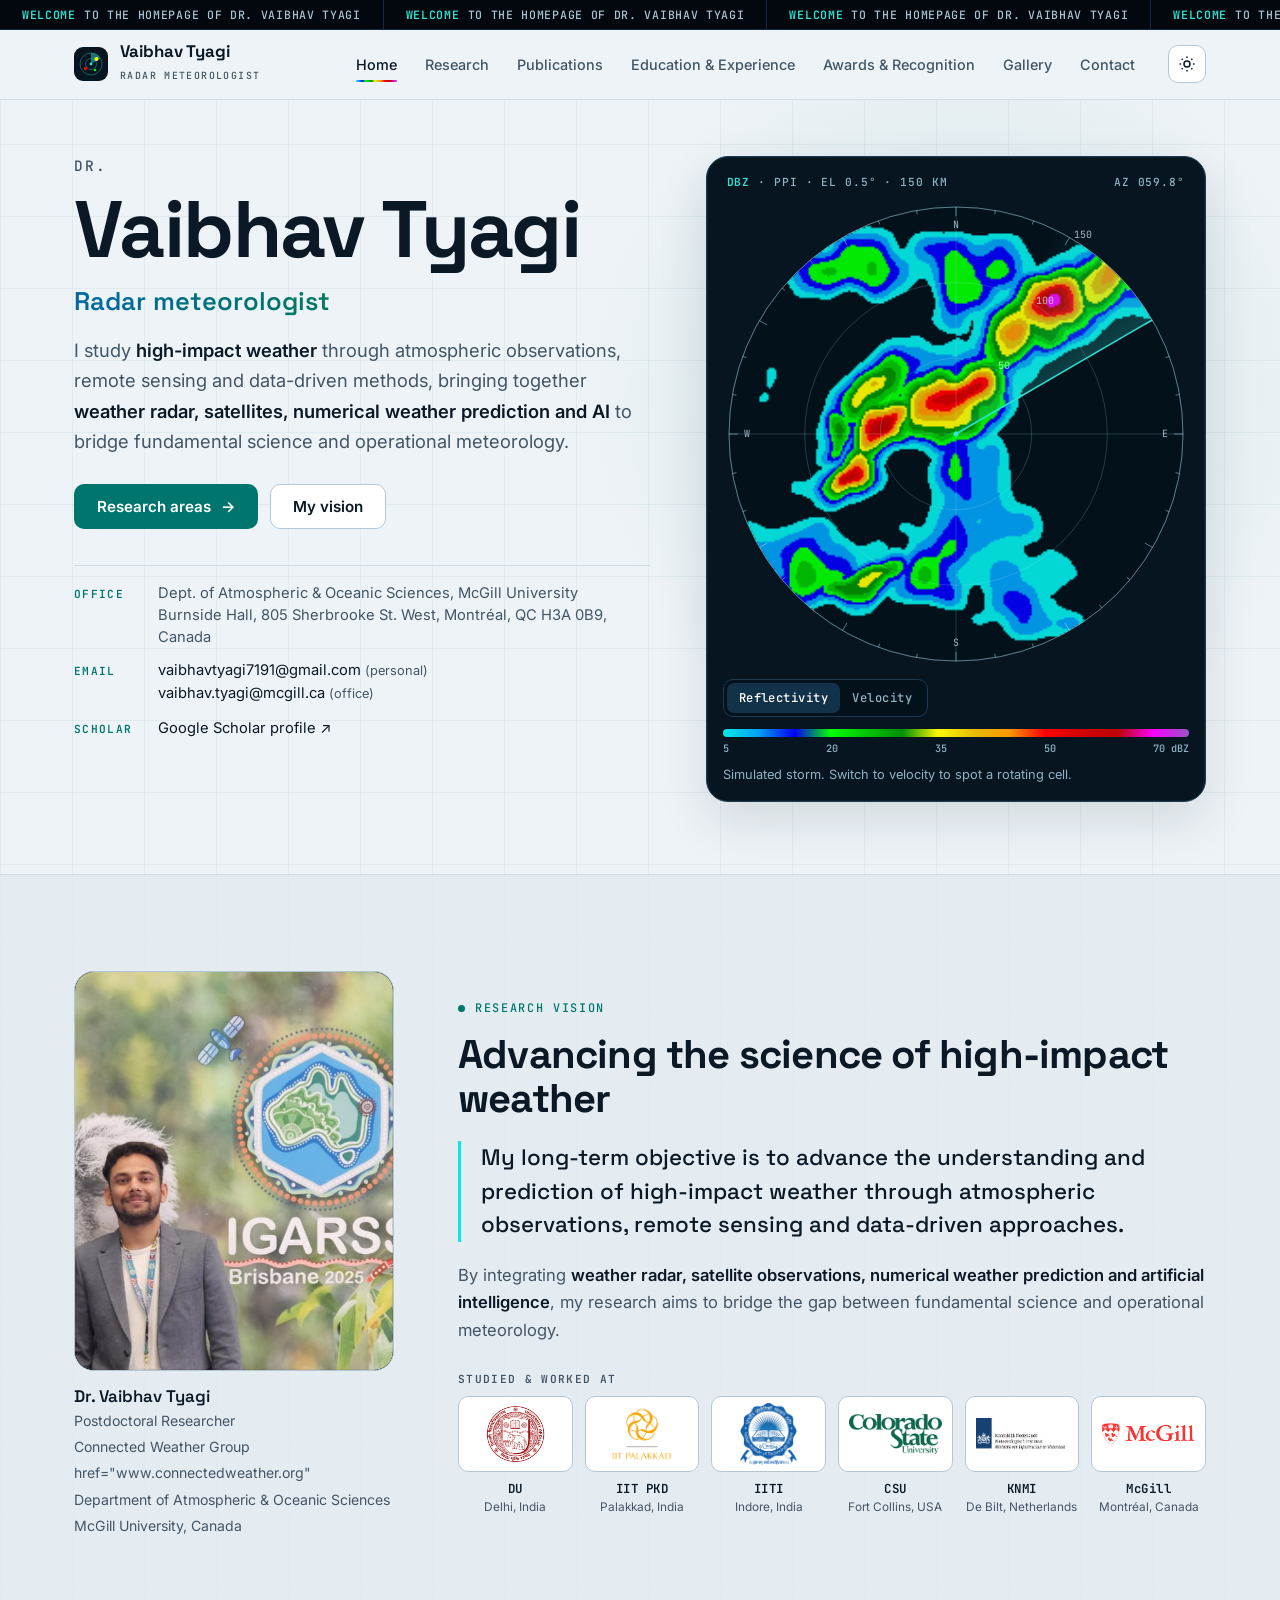
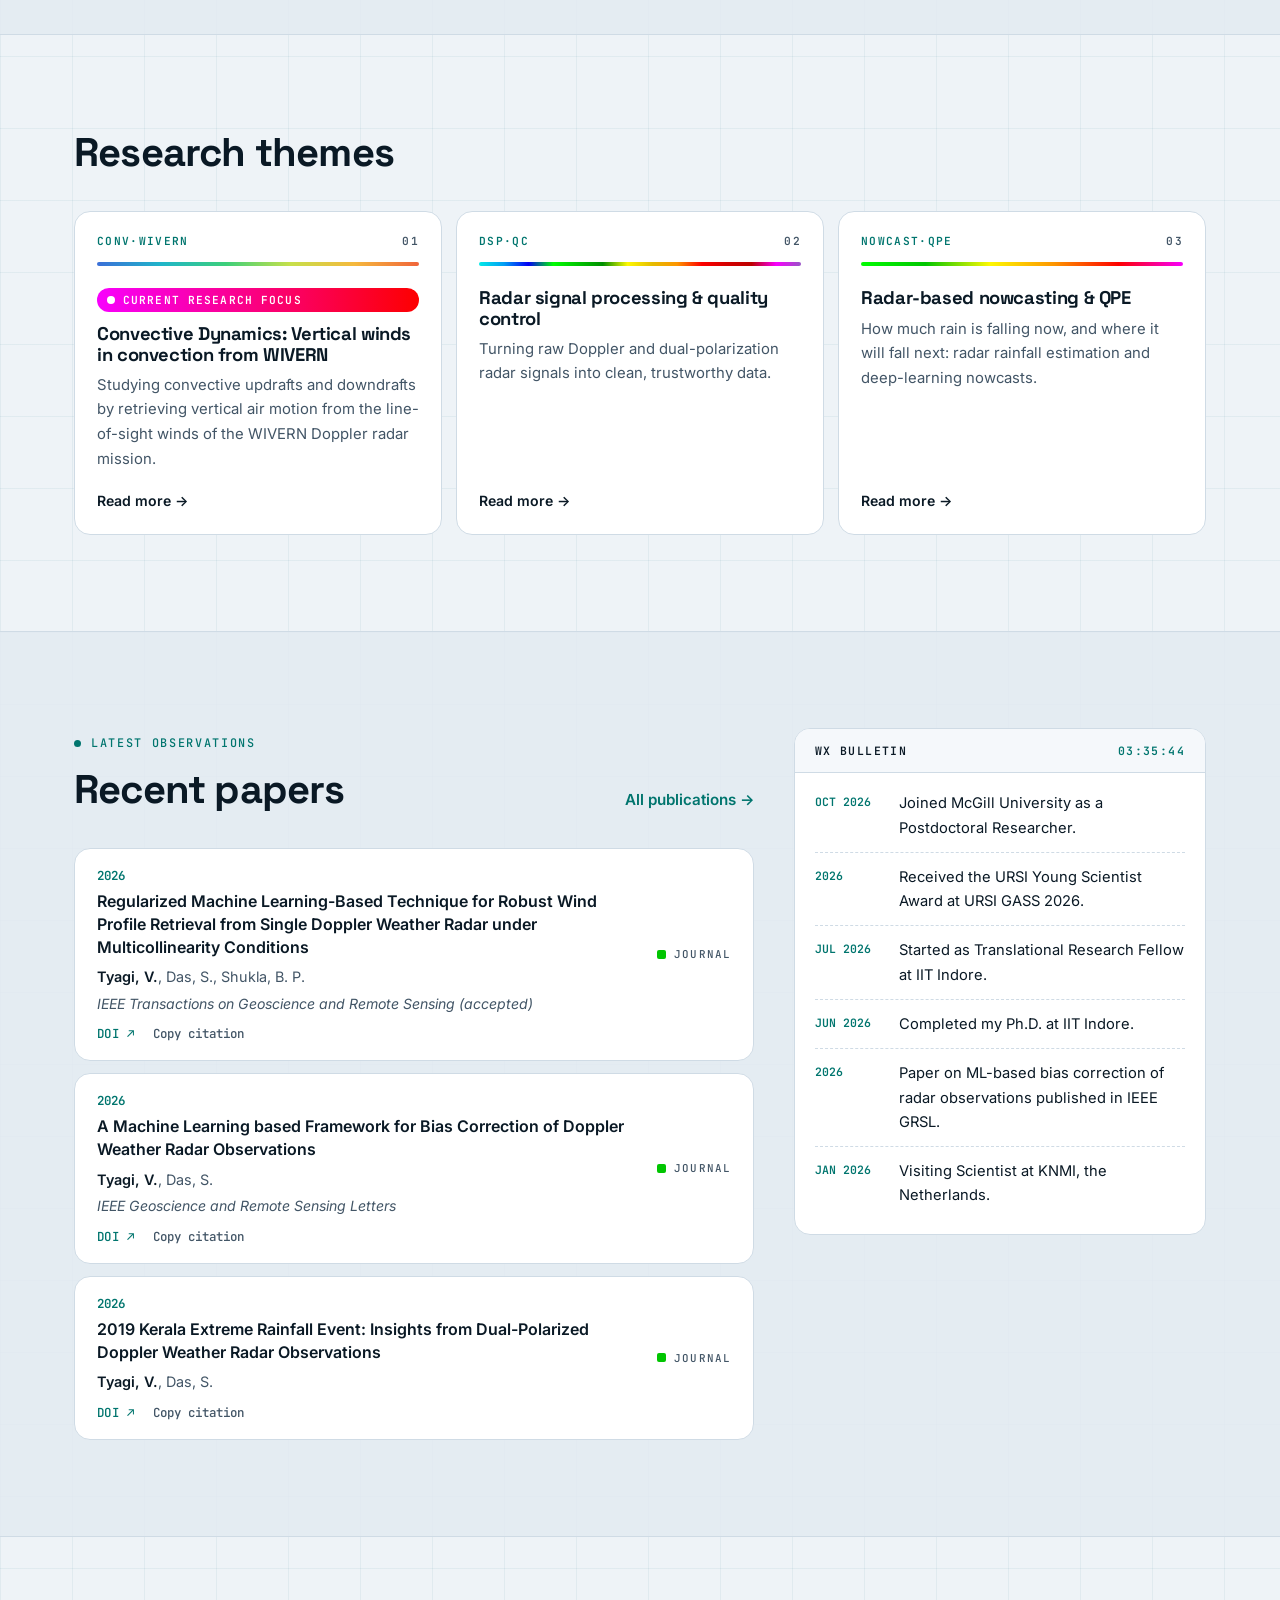
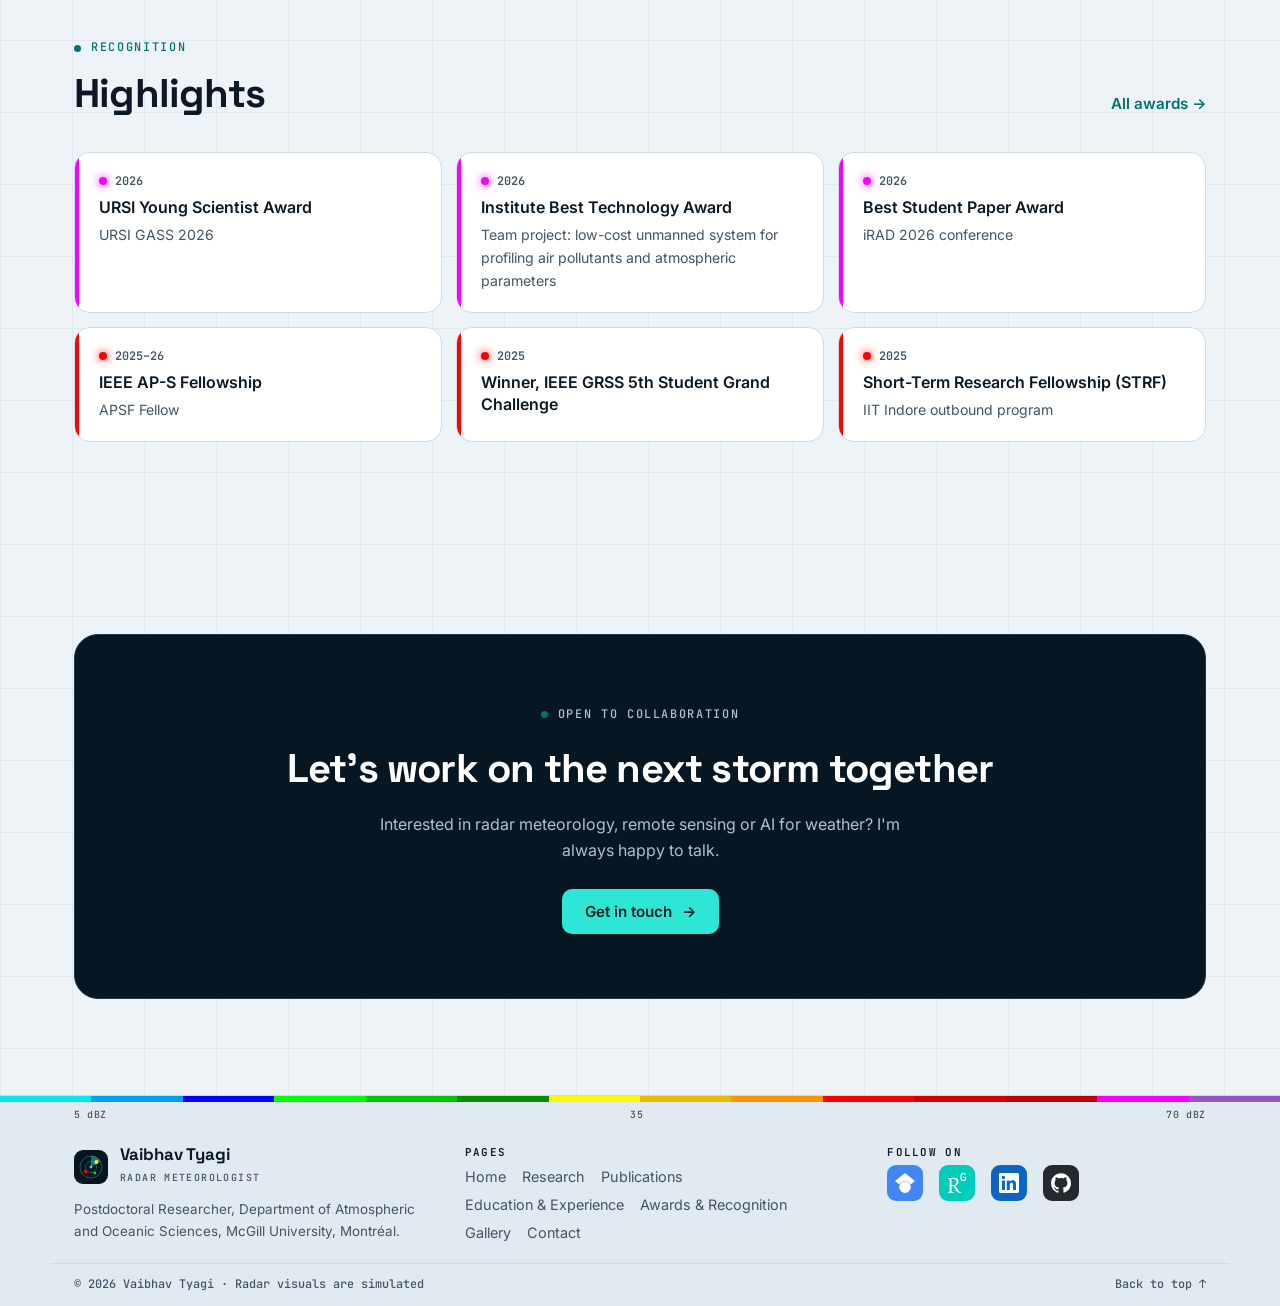
==== commit 1b929bd8: "Update affiliation and link for Dr. Vaibhav Tyagi" ====
--- a/index.html
+++ b/index.html
@@ -60,7 +60,7 @@
           </div>
           <figcaption>
             <b>Dr. Vaibhav Tyagi</b>
-            <span>Postdoctoral Researcher<br>Atmospheric &amp; Oceanic Sciences<br>McGill University, Canada</span>
+            <span>Postdoctoral Researcher<br>Connected Weather Group<br>href="www.connectedweather.org"<br>Department of Atmospheric &amp; Oceanic Sciences<br>McGill University, Canada</span>
           </figcaption>
         </figure>
         <div class="reveal">
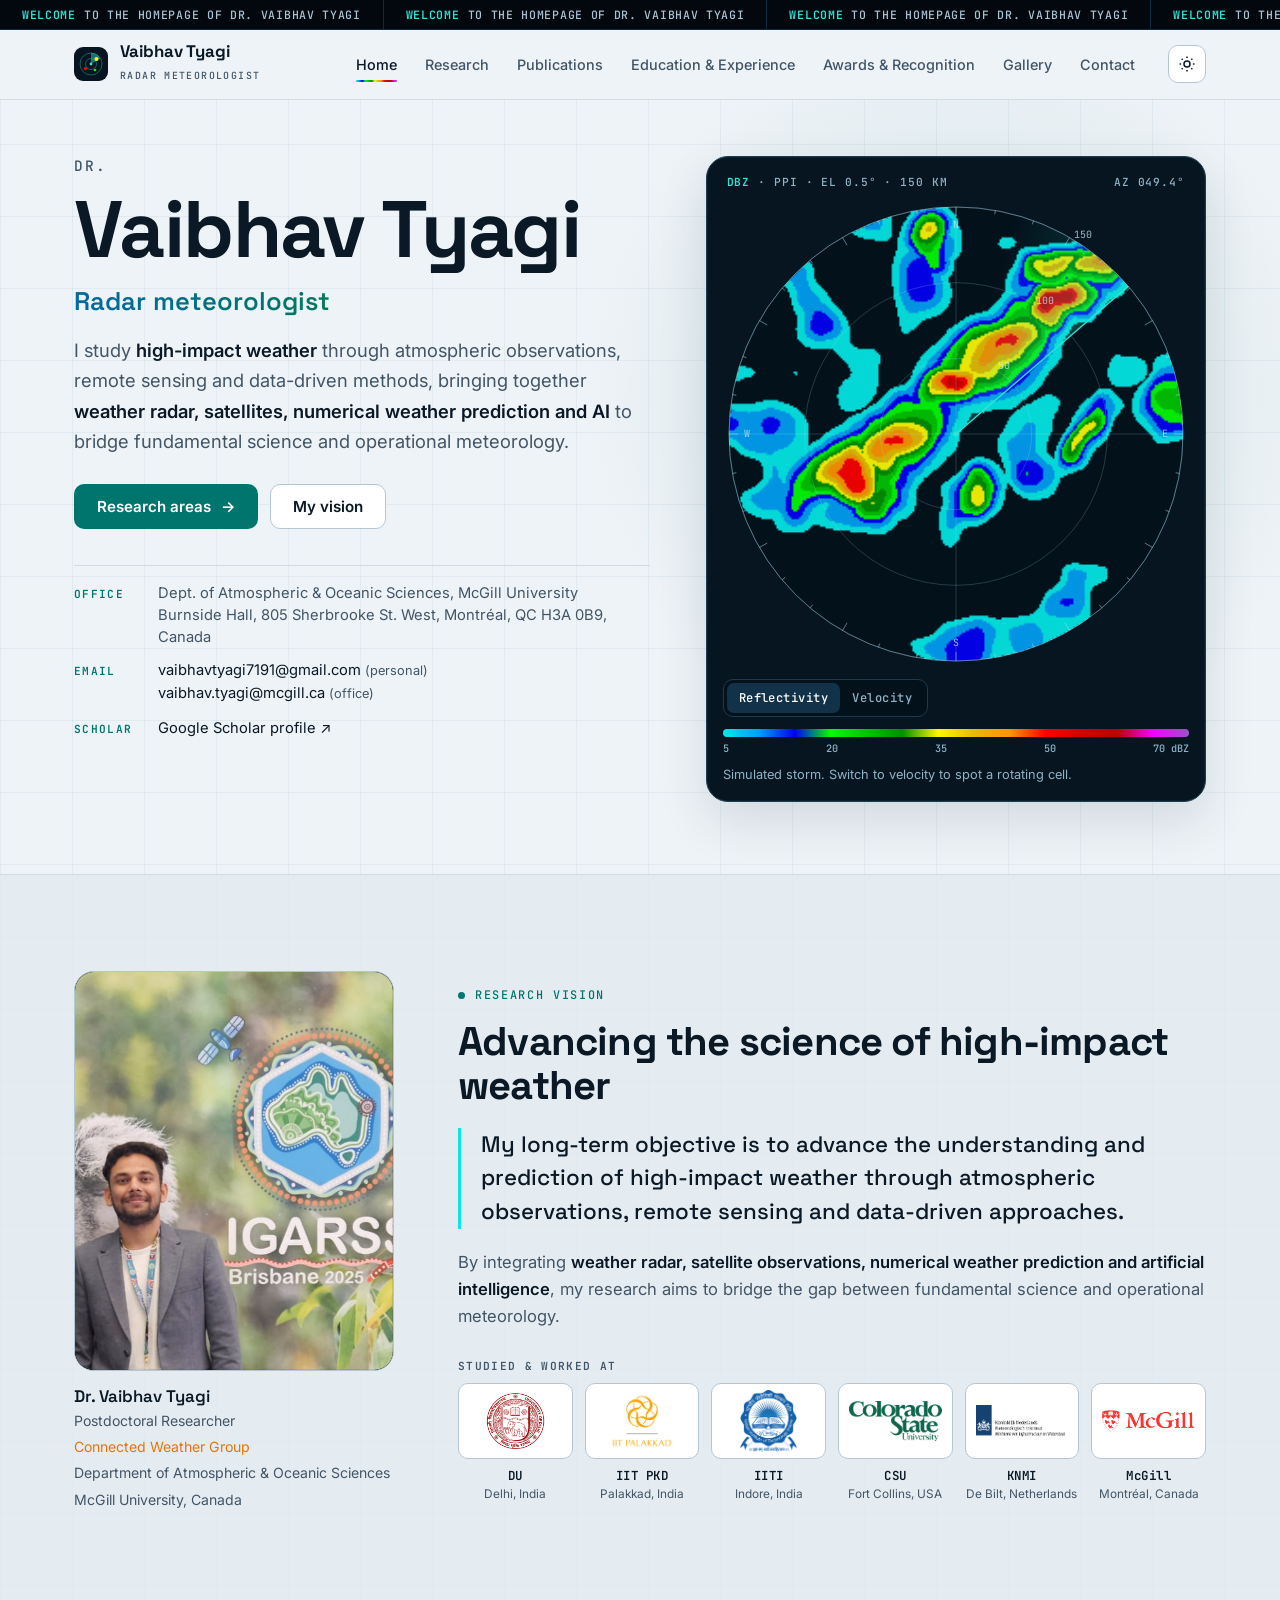
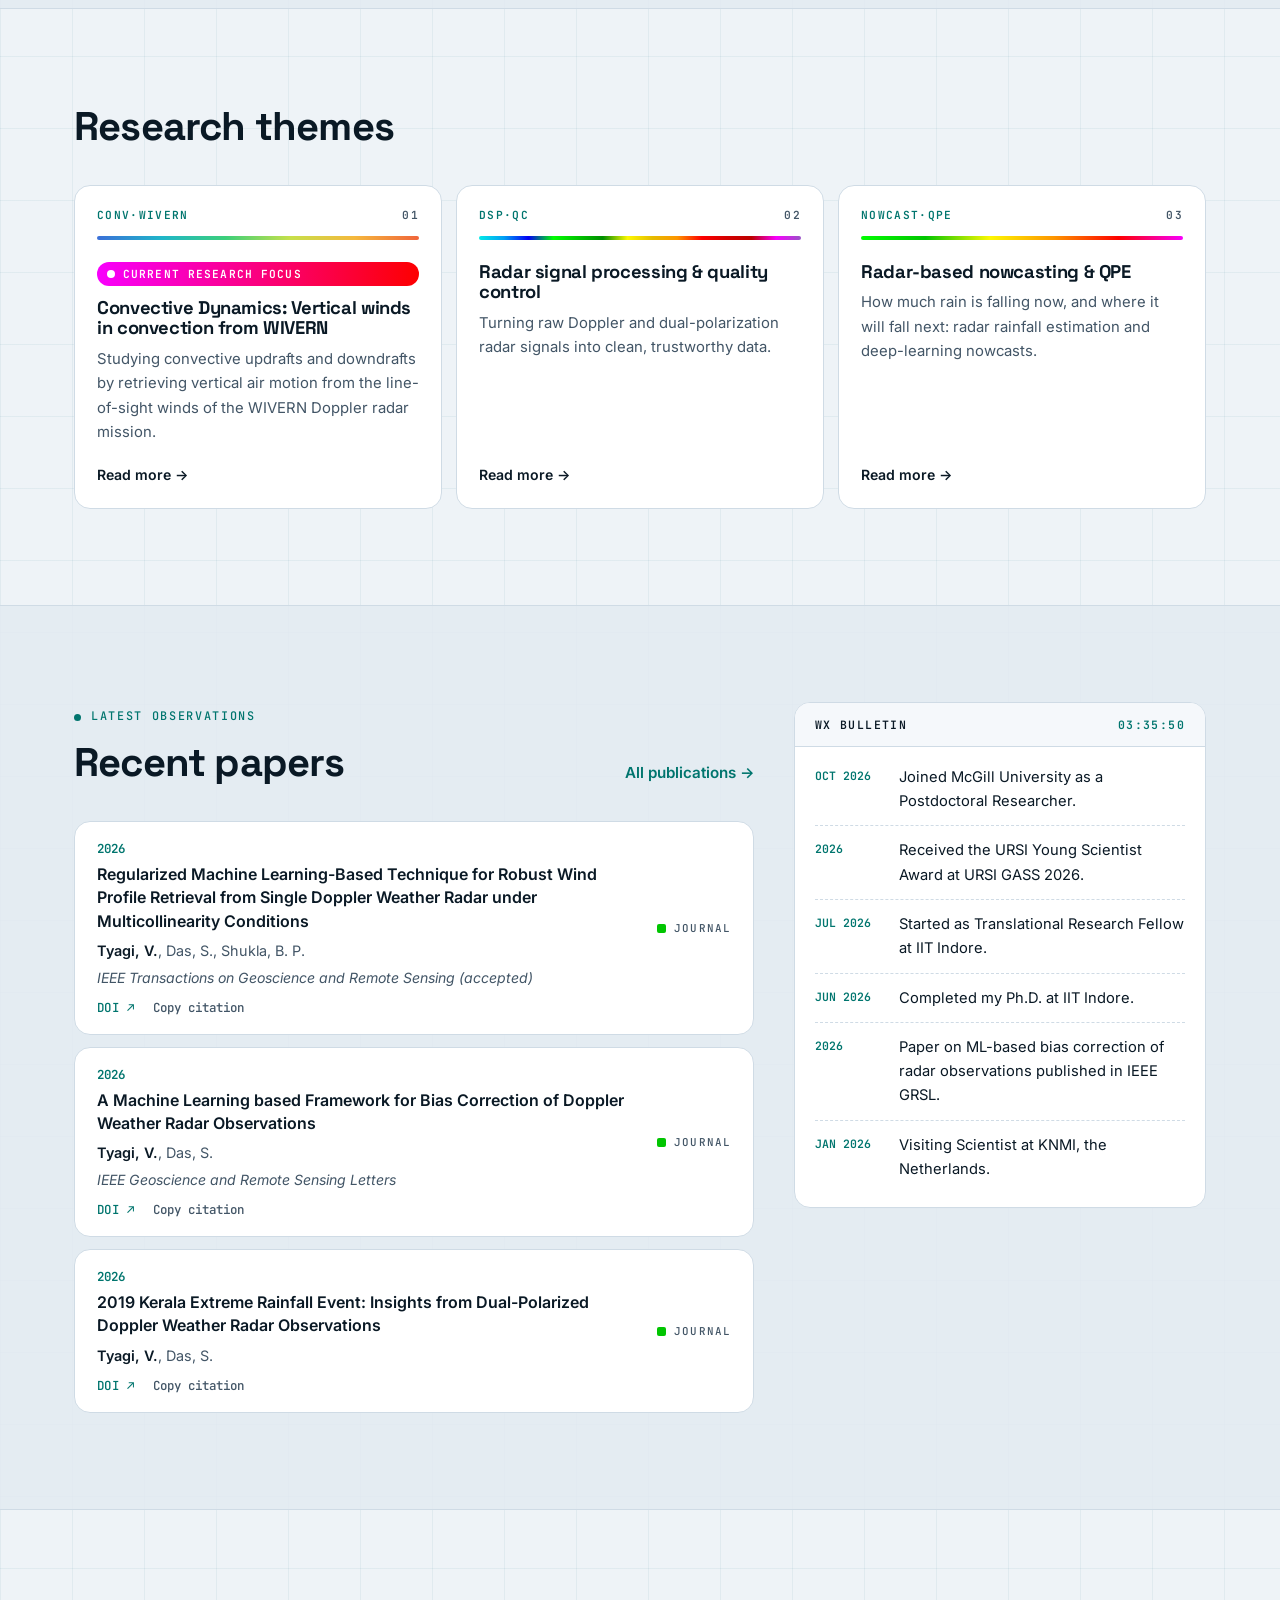
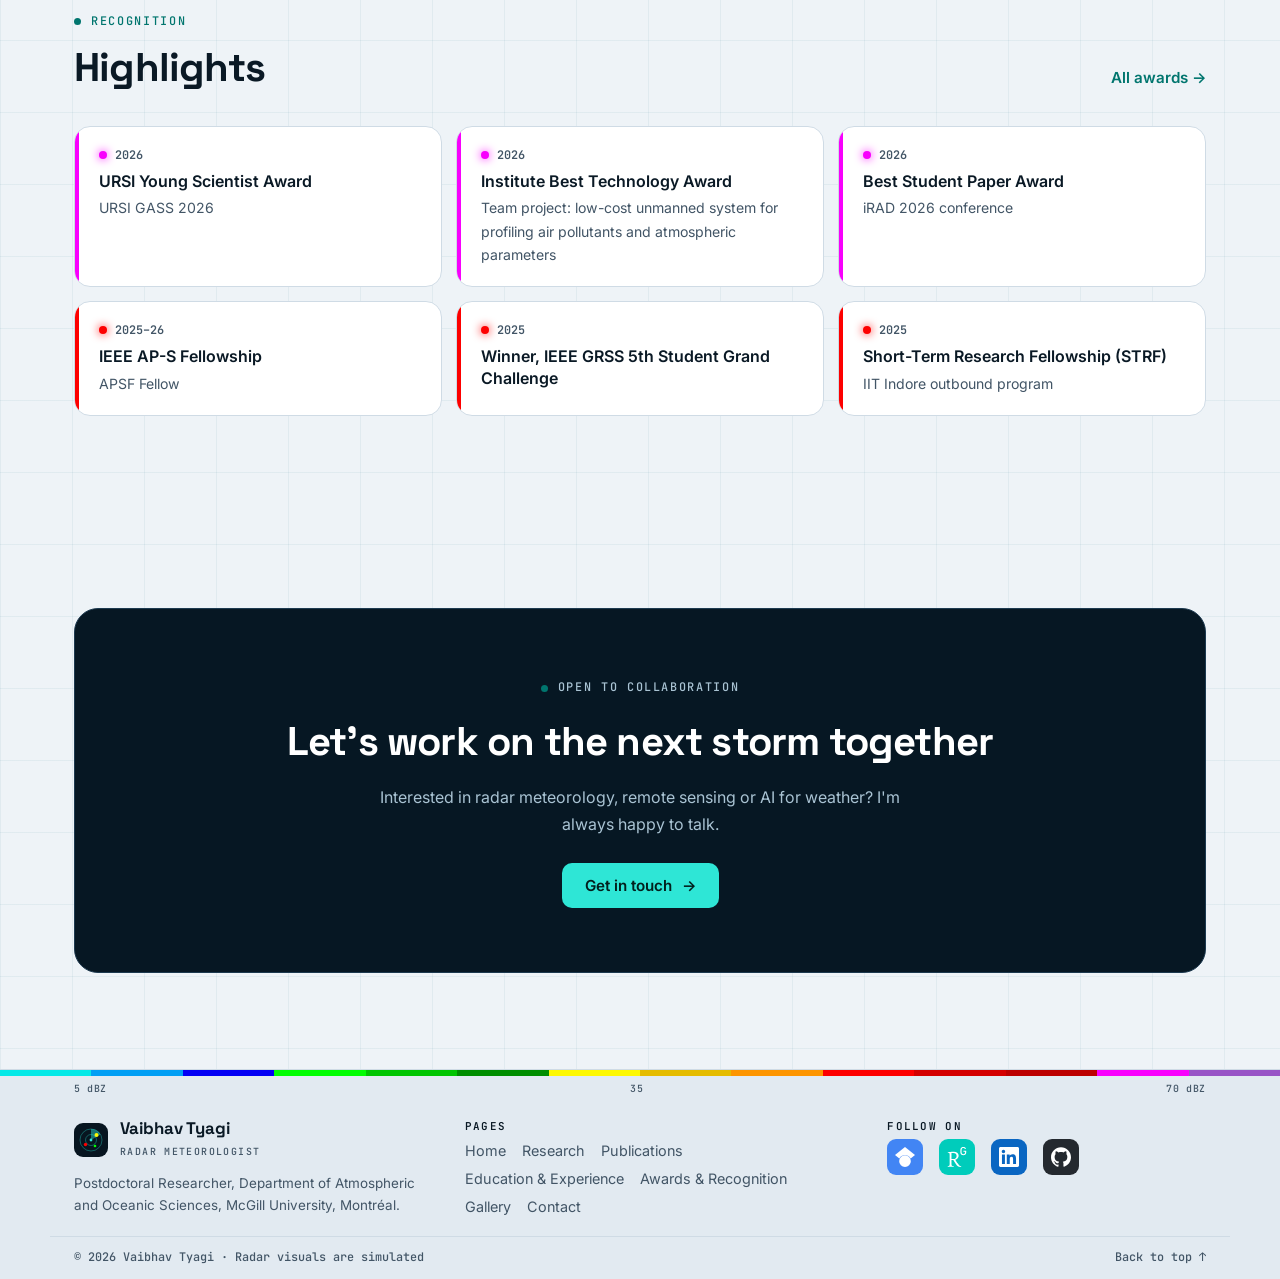
==== commit 29a4e749: "Make affiliation link clickable in index.html Updated the affiliation link to be a clickable hyperli" ====
--- a/index.html
+++ b/index.html
@@ -60,7 +60,7 @@
           </div>
           <figcaption>
             <b>Dr. Vaibhav Tyagi</b>
-            <span>Postdoctoral Researcher<br>Connected Weather Group<br>href="www.connectedweather.org"<br>Department of Atmospheric &amp; Oceanic Sciences<br>McGill University, Canada</span>
+            <span>Postdoctoral Researcher<br><a href="https://www.connectedweather.org" style="color: #E87500;">Connected Weather Group</a><br>Department of Atmospheric &amp; Oceanic Sciences<br>McGill University, Canada</span>
           </figcaption>
         </figure>
         <div class="reveal">
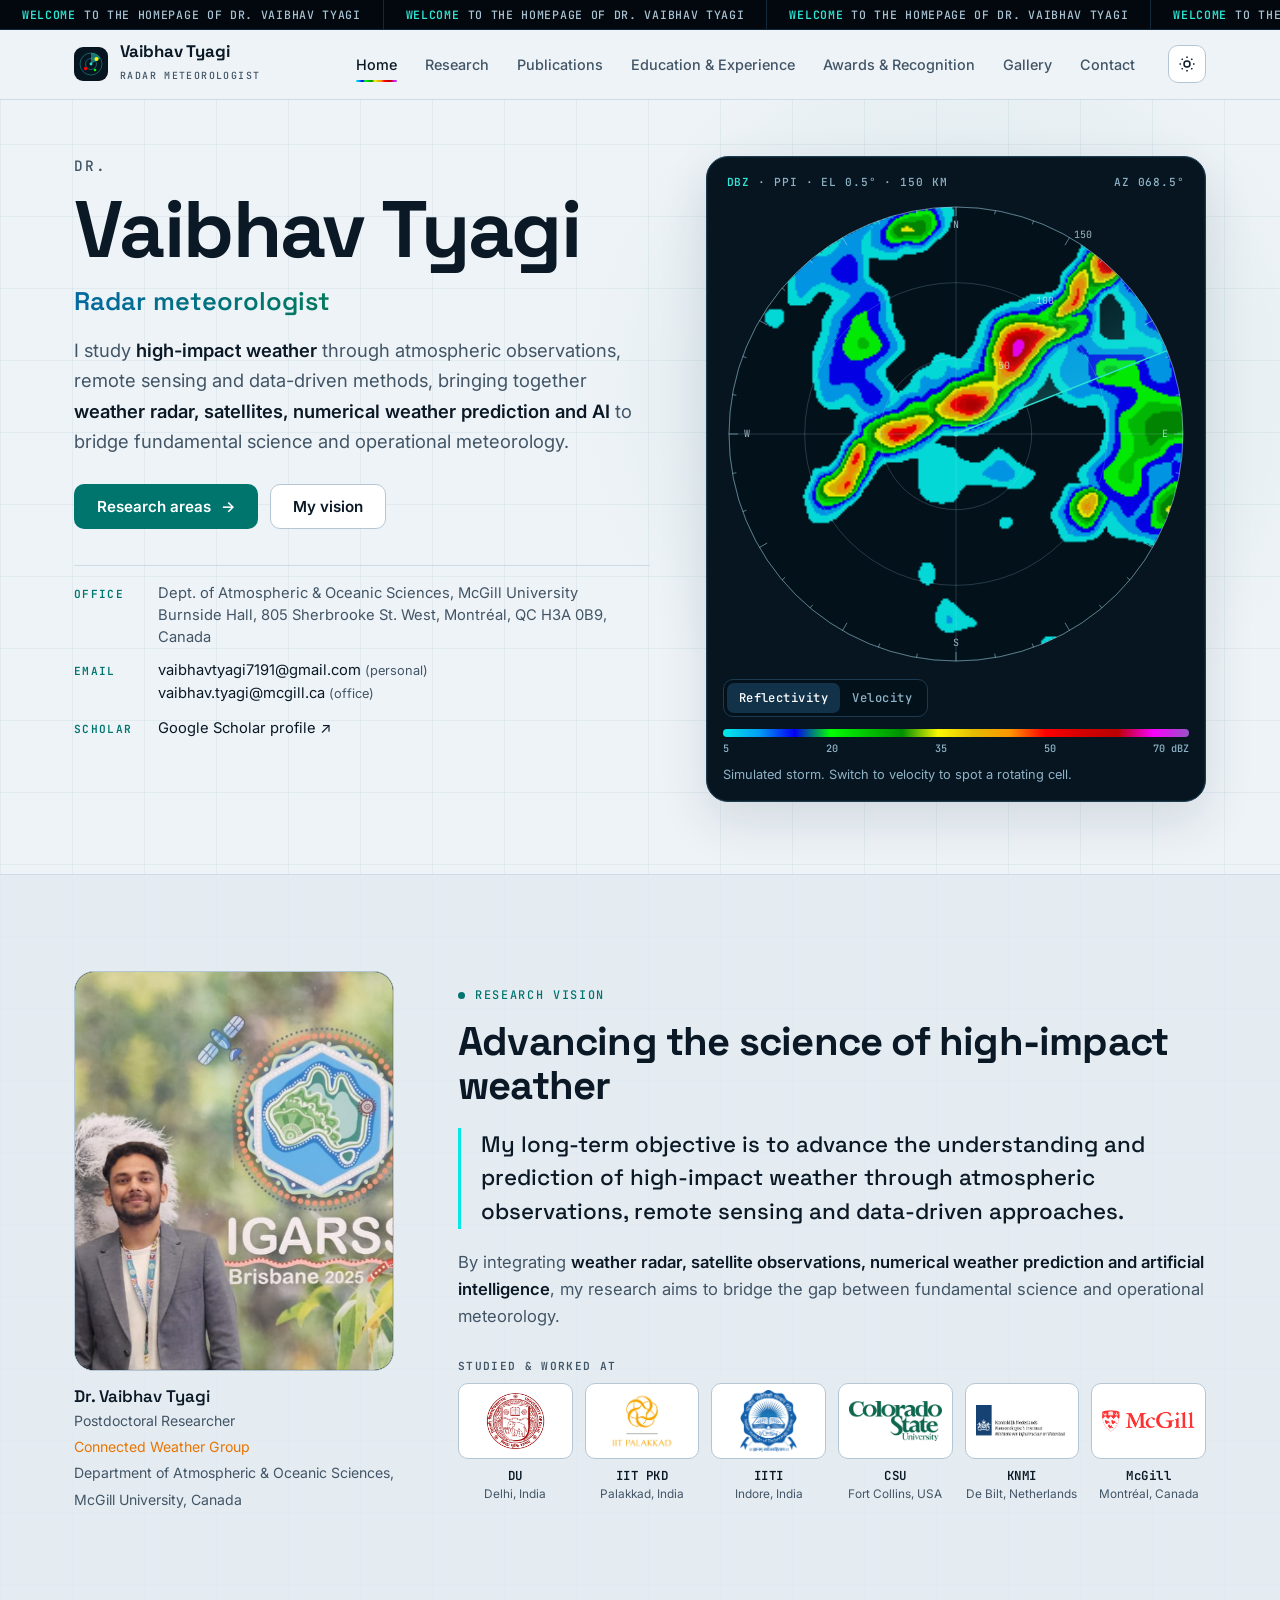
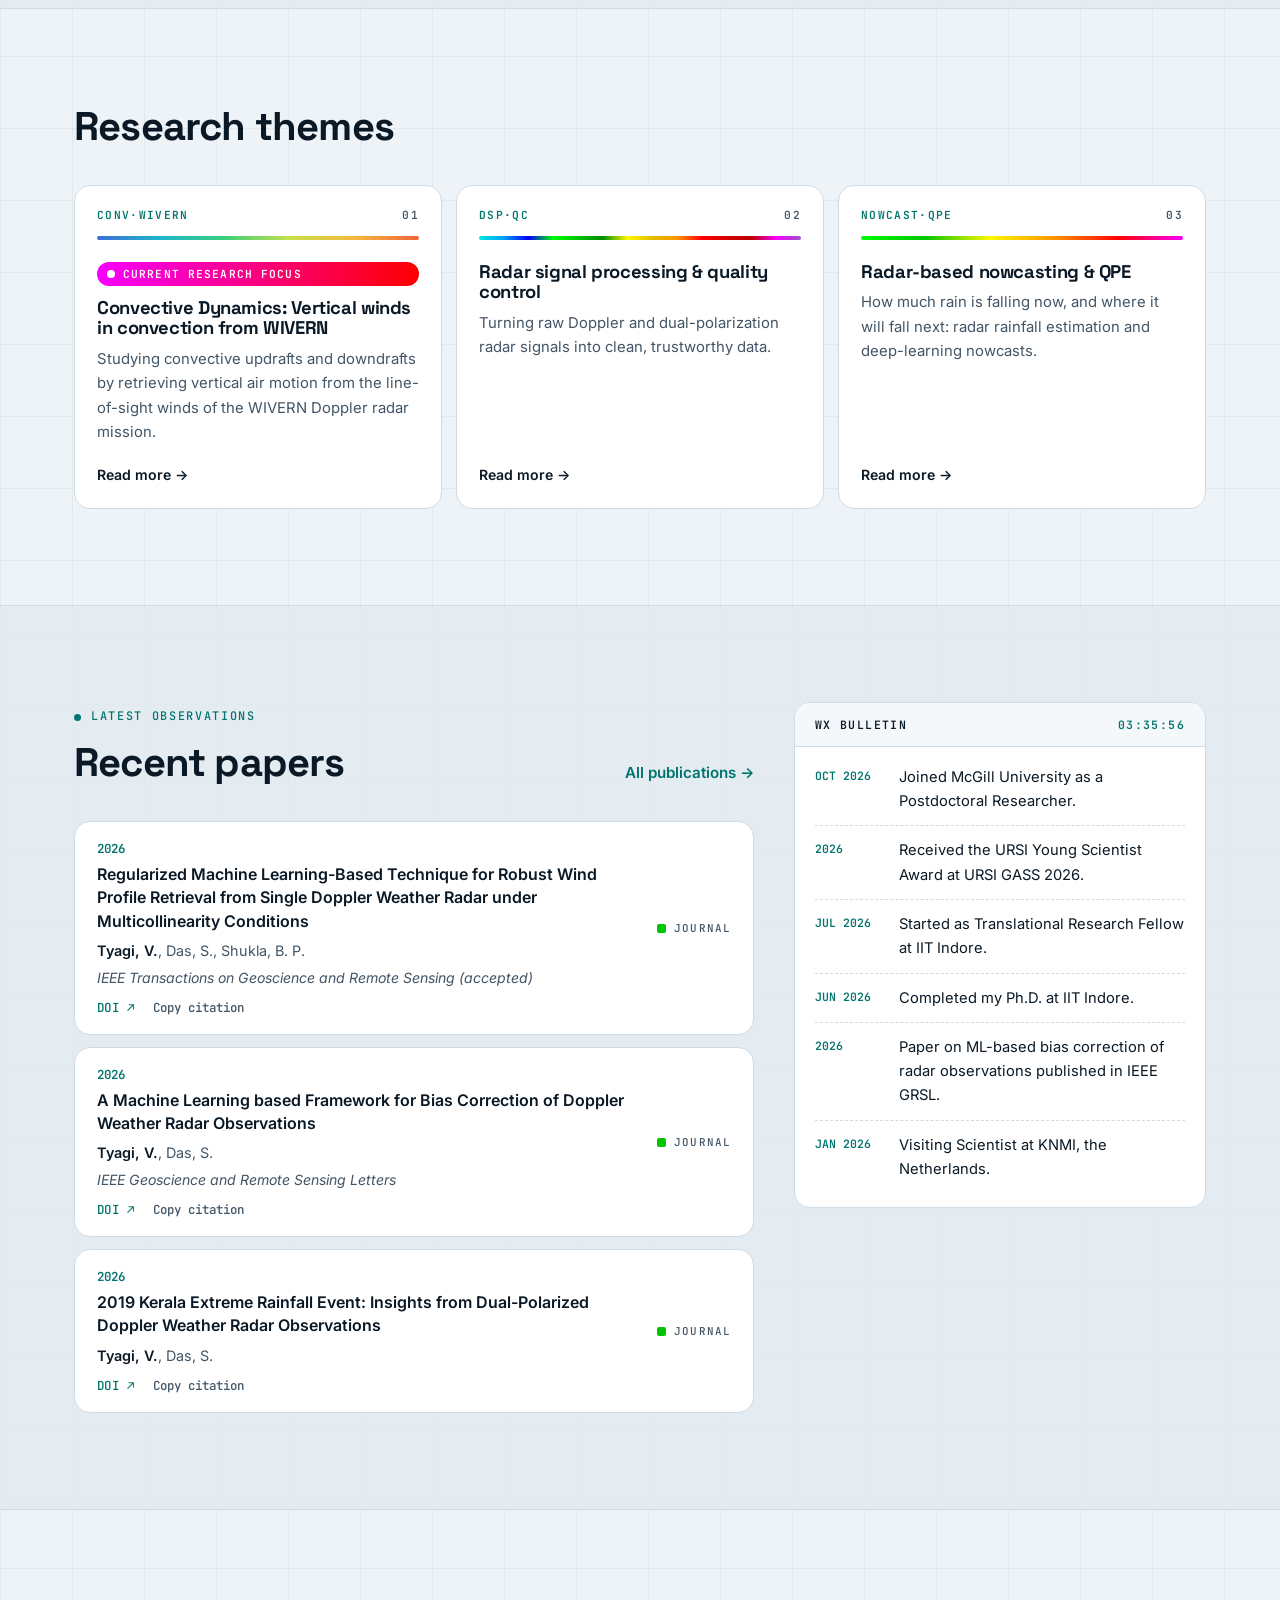
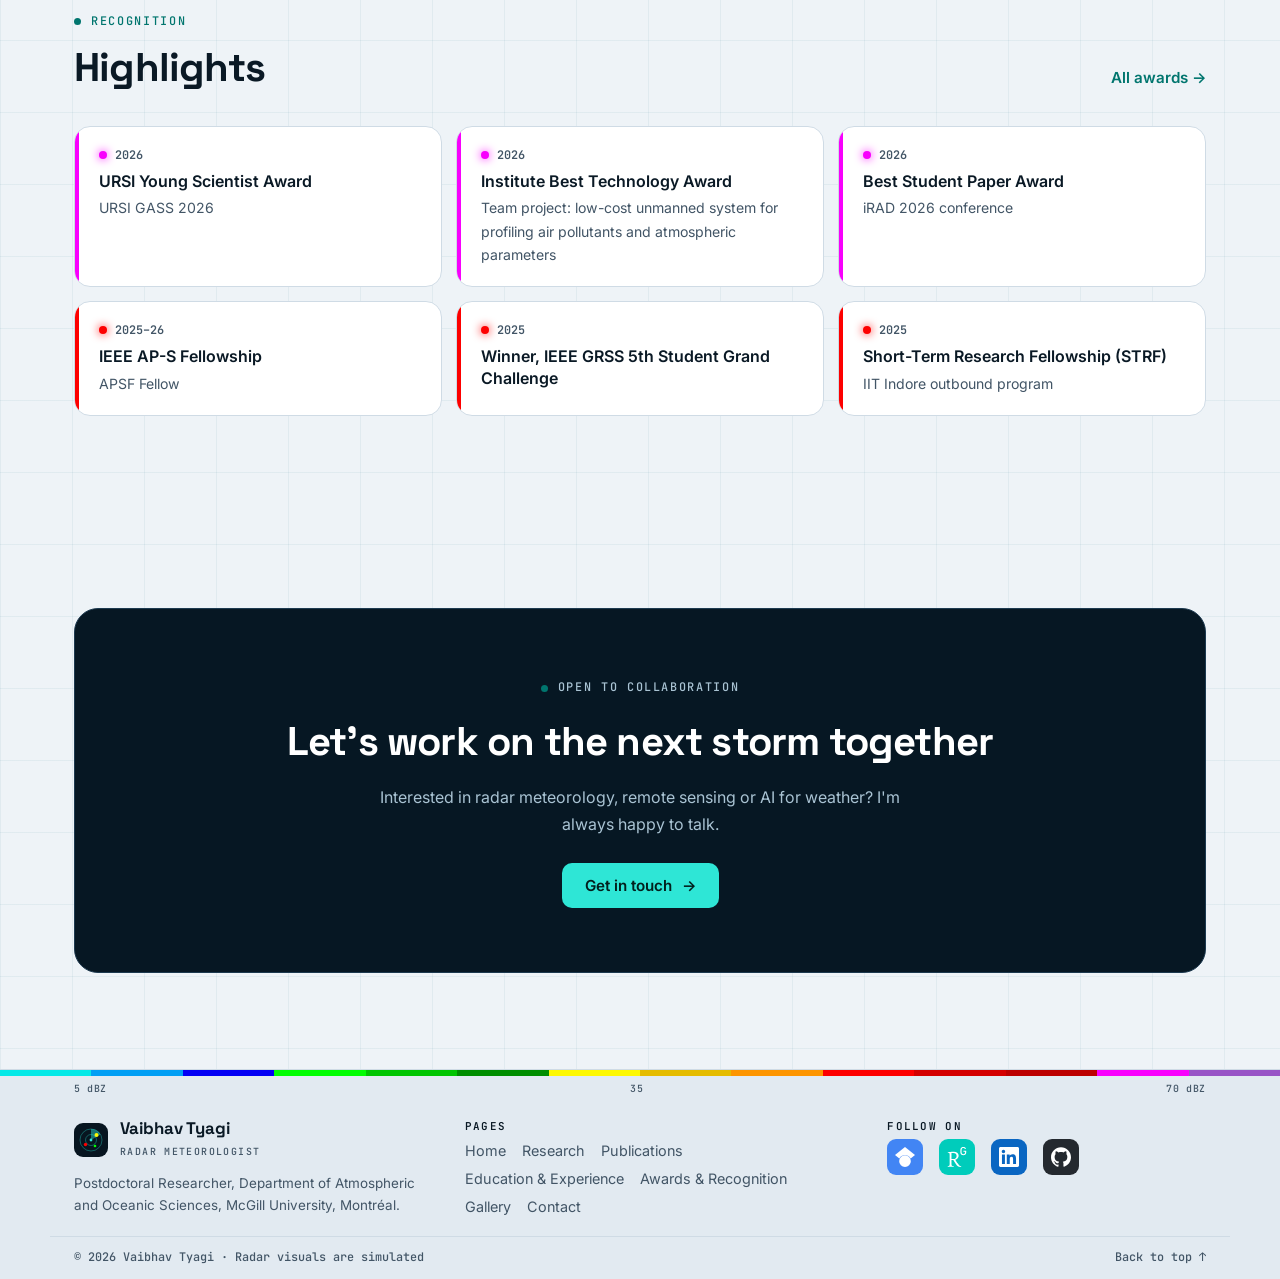
==== commit 96f61cf7: "Update affiliation details for Dr. Vaibhav Tyagi" ====
--- a/index.html
+++ b/index.html
@@ -60,7 +60,7 @@
           </div>
           <figcaption>
             <b>Dr. Vaibhav Tyagi</b>
-            <span>Postdoctoral Researcher<br><a href="https://www.connectedweather.org" style="color: #E87500;">Connected Weather Group</a><br>Department of Atmospheric &amp; Oceanic Sciences<br>McGill University, Canada</span>
+            <span>Postdoctoral Researcher<br><a href="https://www.connectedweather.org" style="color: #E87500;">Connected Weather Group</a><br>Department of Atmospheric &amp; Oceanic Sciences, McGill University, Canada</span>
           </figcaption>
         </figure>
         <div class="reveal">
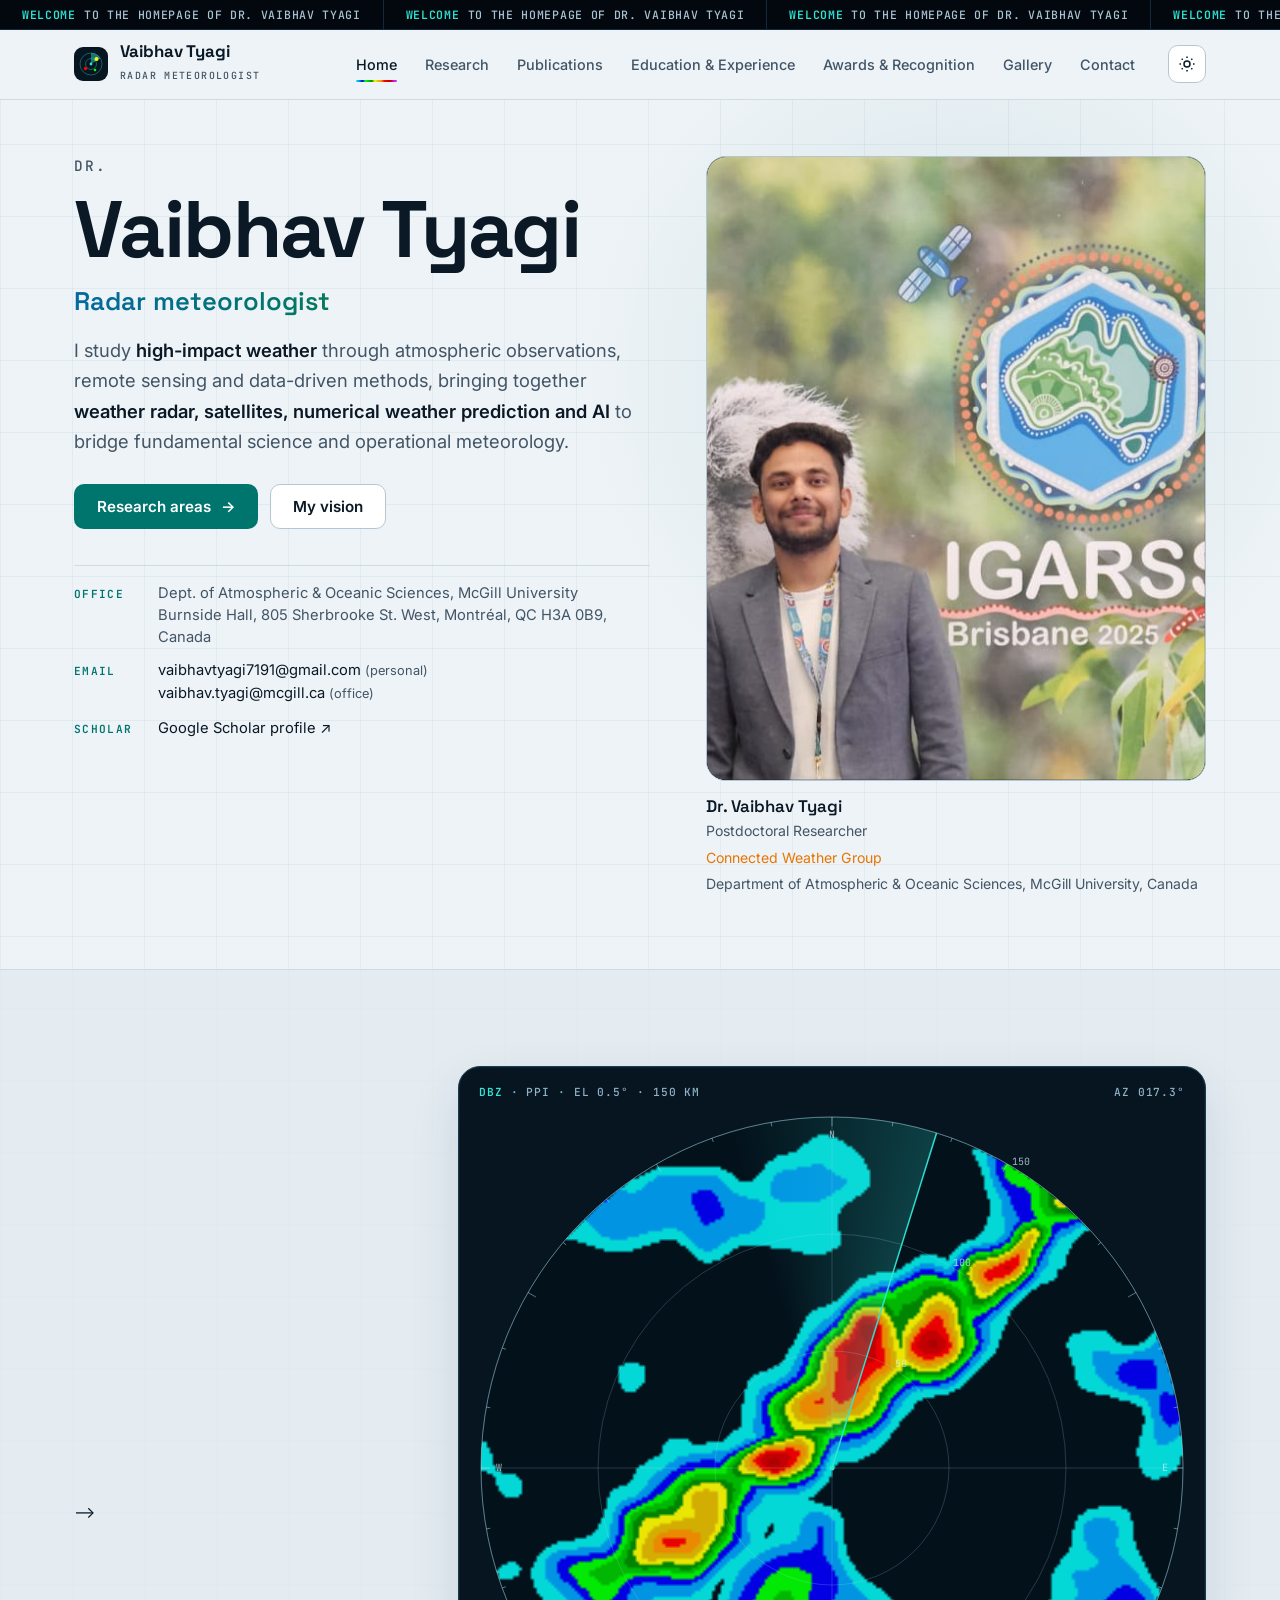
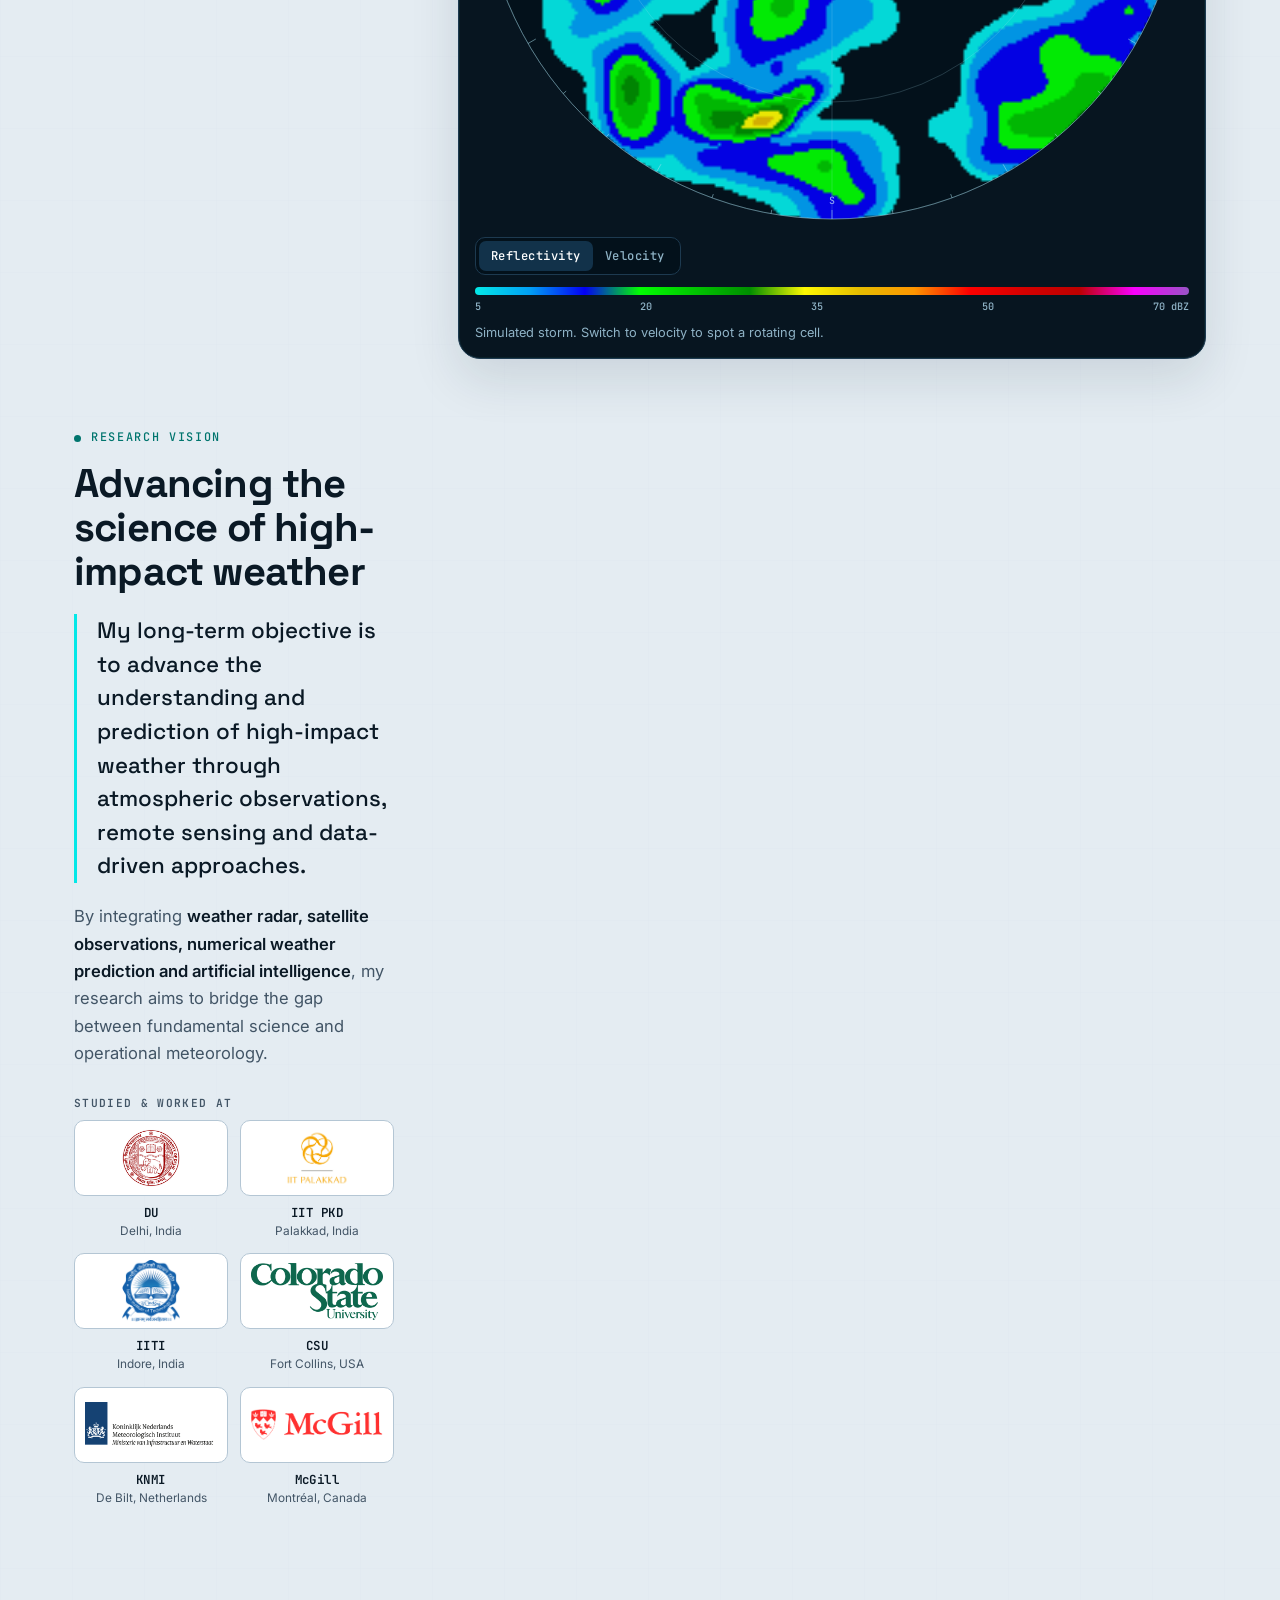
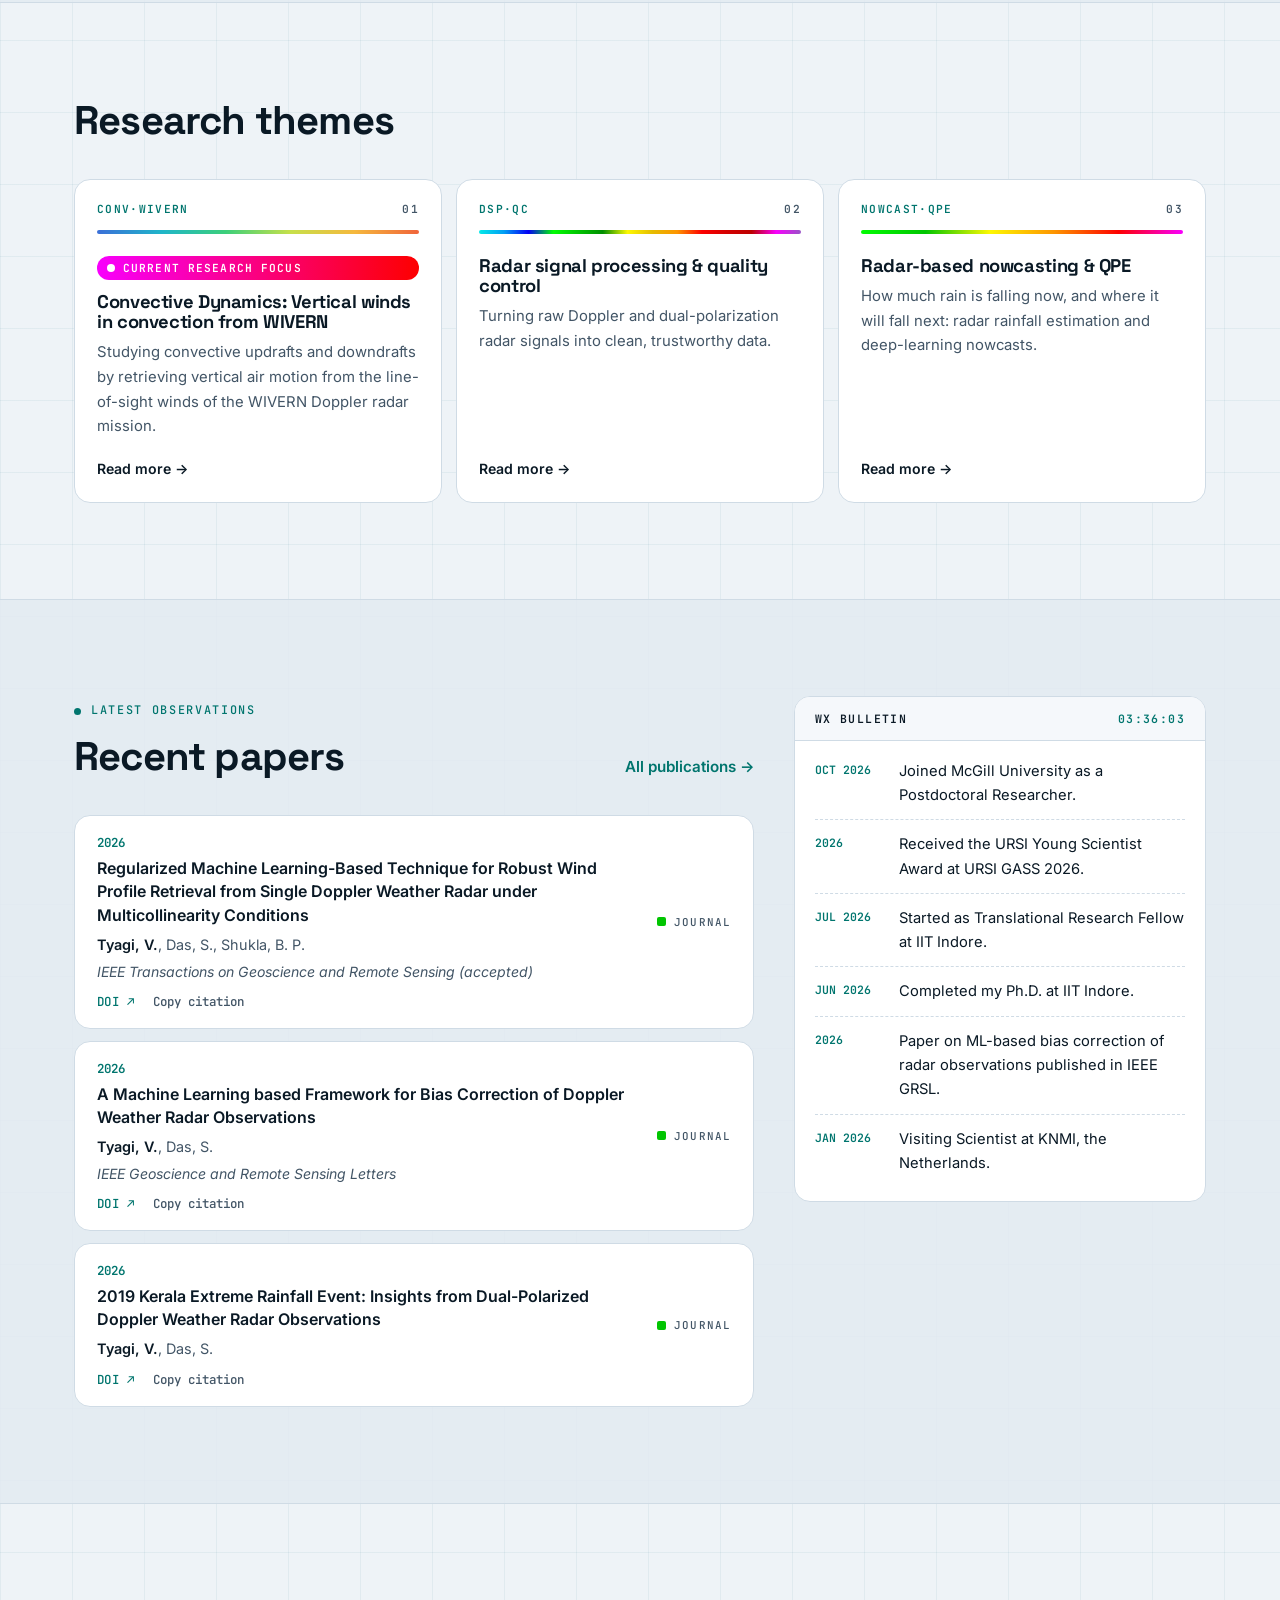
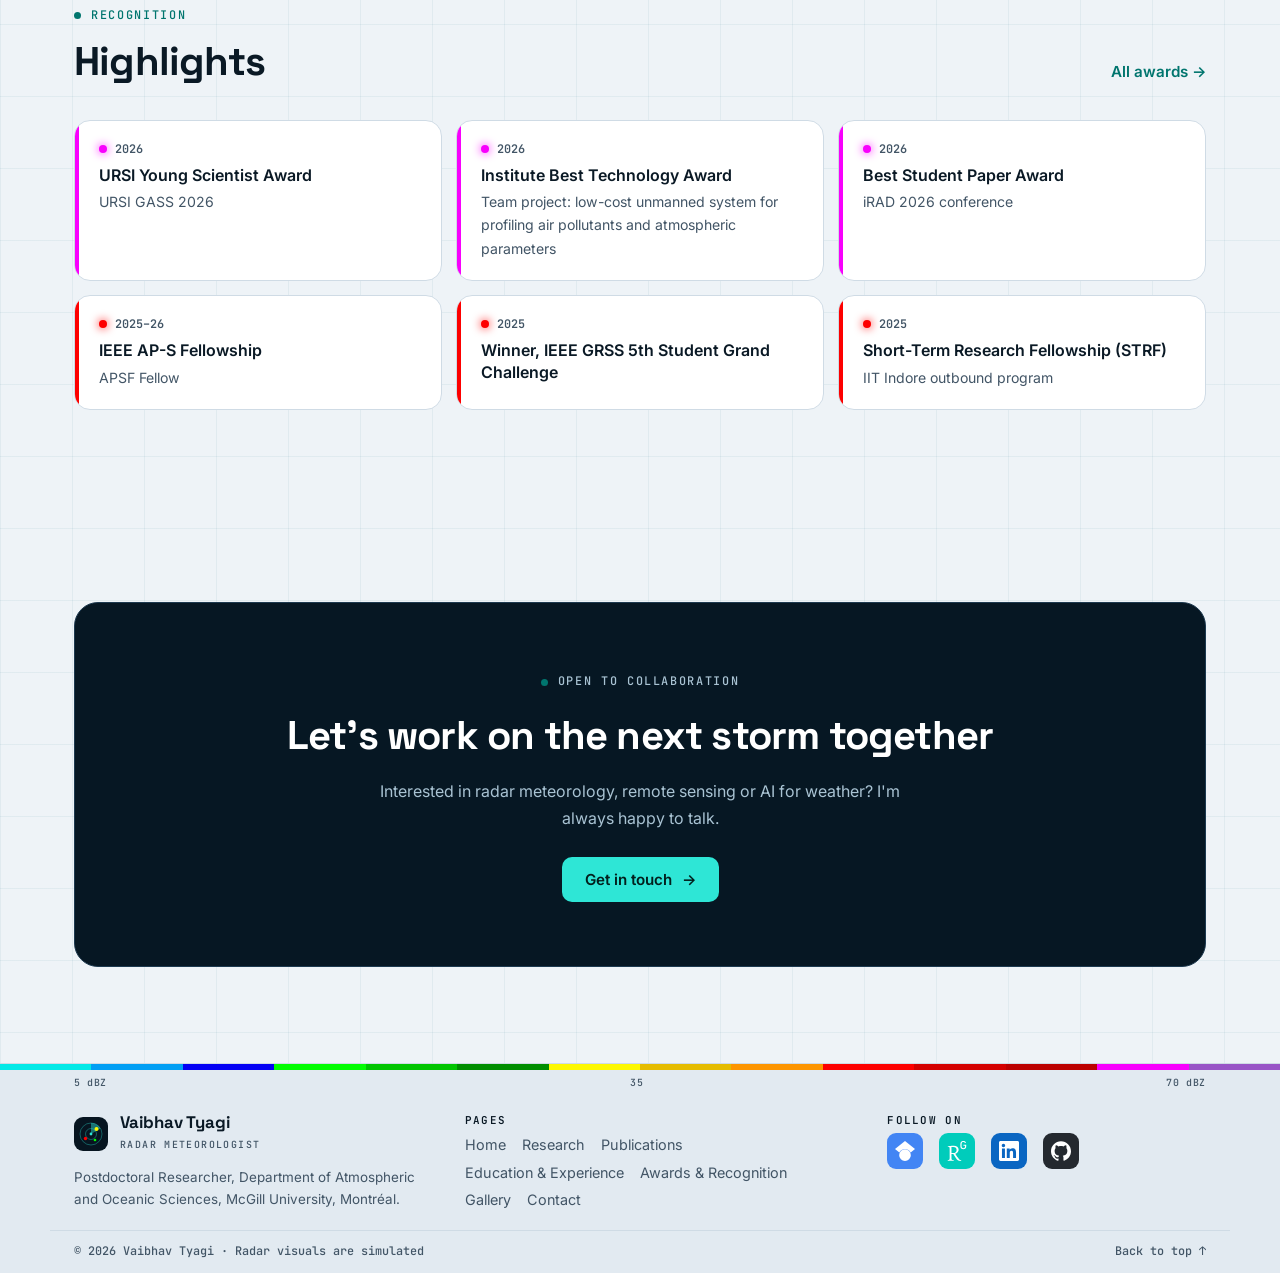
==== commit 86d1a3df: "Refactor portrait section in index.html" ====
--- a/index.html
+++ b/index.html
@@ -34,7 +34,64 @@
           </ul>
         </div>
 
-        <figure class="scope-panel">
+        <figure class="portrait reveal">
+
+        <div class="portrait__frame">
+            <img src="assets/profile.jpg"
+                 alt="Portrait of Vaibhav Tyagi"
+                 onerror="this.remove()">
+    
+            <span class="portrait__fallback">VT</span>
+            <span class="portrait__sweep" aria-hidden="true"></span>
+        </div>
+    
+        <figcaption>
+            <b>Dr. Vaibhav Tyagi</b>
+    
+            <span>
+                Postdoctoral Researcher<br>
+                <a href="https://www.connectedweather.org"
+                   style="color: #E87500;">
+                    Connected Weather Group
+                </a><br>
+                Department of Atmospheric &amp; Oceanic Sciences,
+                McGill University, Canada
+            </span>
+        </figcaption>
+    
+      </figure>
+
+        <!-- <figure class="scope-panel">
+          <div class="scope-panel__bar"><span><b data-ro="prod">DBZ</b> · PPI · EL 0.5° · 150 km</span><span data-ro="az">AZ 000.0°</span></div>
+          <canvas data-scope role="img" aria-label="Animated, simulated weather radar display with a squall line"></canvas>
+          <div class="scope-panel__controls">
+            <div class="seg" role="group" aria-label="Radar product">
+              <button class="is-on" data-product="dbz" aria-pressed="true">Reflectivity</button>
+              <button data-product="vel" aria-pressed="false">Velocity</button>
+            </div>          </div>
+          <div class="legend" id="legend"></div>
+          <figcaption>Simulated storm. Switch to velocity to spot a rotating cell.</figcaption>
+        </figure> -->
+      </div>
+    </section>
+
+    <!-- About + vision statement -->
+    <section class="section section--panel" id="vision">
+      <div class="container about">
+        <!-- <figure class="portrait reveal">
+          <div class="portrait__frame">
+            <!-- Save your photo as assets/profile.jpg; initials show until then -->
+            <!-- <img src="assets/profile.jpg" alt="Portrait of Vaibhav Tyagi" onerror="this.remove()">
+            <span class="portrait__fallback">VT</span>
+            <span class="portrait__sweep" aria-hidden="true"></span>
+          </div> -->
+          <!-- <figcaption> -->
+            <!-- <b>Dr. Vaibhav Tyagi</b>
+            <span>Postdoctoral Researcher<br><a href="https://www.connectedweather.org" style="color: #E87500;">Connected Weather Group</a><br>Department of Atmospheric &amp; Oceanic Sciences, McGill University, Canada</span>
+          </figcaption> -->
+        <!-- </figure> --> -->
+
+          <figure class="scope-panel">
           <div class="scope-panel__bar"><span><b data-ro="prod">DBZ</b> · PPI · EL 0.5° · 150 km</span><span data-ro="az">AZ 000.0°</span></div>
           <canvas data-scope role="img" aria-label="Animated, simulated weather radar display with a squall line"></canvas>
           <div class="scope-panel__controls">
@@ -45,24 +102,8 @@
           <div class="legend" id="legend"></div>
           <figcaption>Simulated storm. Switch to velocity to spot a rotating cell.</figcaption>
         </figure>
-      </div>
-    </section>
 
-    <!-- About + vision statement -->
-    <section class="section section--panel" id="vision">
-      <div class="container about">
-        <figure class="portrait reveal">
-          <div class="portrait__frame">
-            <!-- Save your photo as assets/profile.jpg; initials show until then -->
-            <img src="assets/profile.jpg" alt="Portrait of Vaibhav Tyagi" onerror="this.remove()">
-            <span class="portrait__fallback">VT</span>
-            <span class="portrait__sweep" aria-hidden="true"></span>
-          </div>
-          <figcaption>
-            <b>Dr. Vaibhav Tyagi</b>
-            <span>Postdoctoral Researcher<br><a href="https://www.connectedweather.org" style="color: #E87500;">Connected Weather Group</a><br>Department of Atmospheric &amp; Oceanic Sciences, McGill University, Canada</span>
-          </figcaption>
-        </figure>
+      
         <div class="reveal">
           <p class="tag">Research vision</p>
           <h2>Advancing the science of high-impact weather</h2>
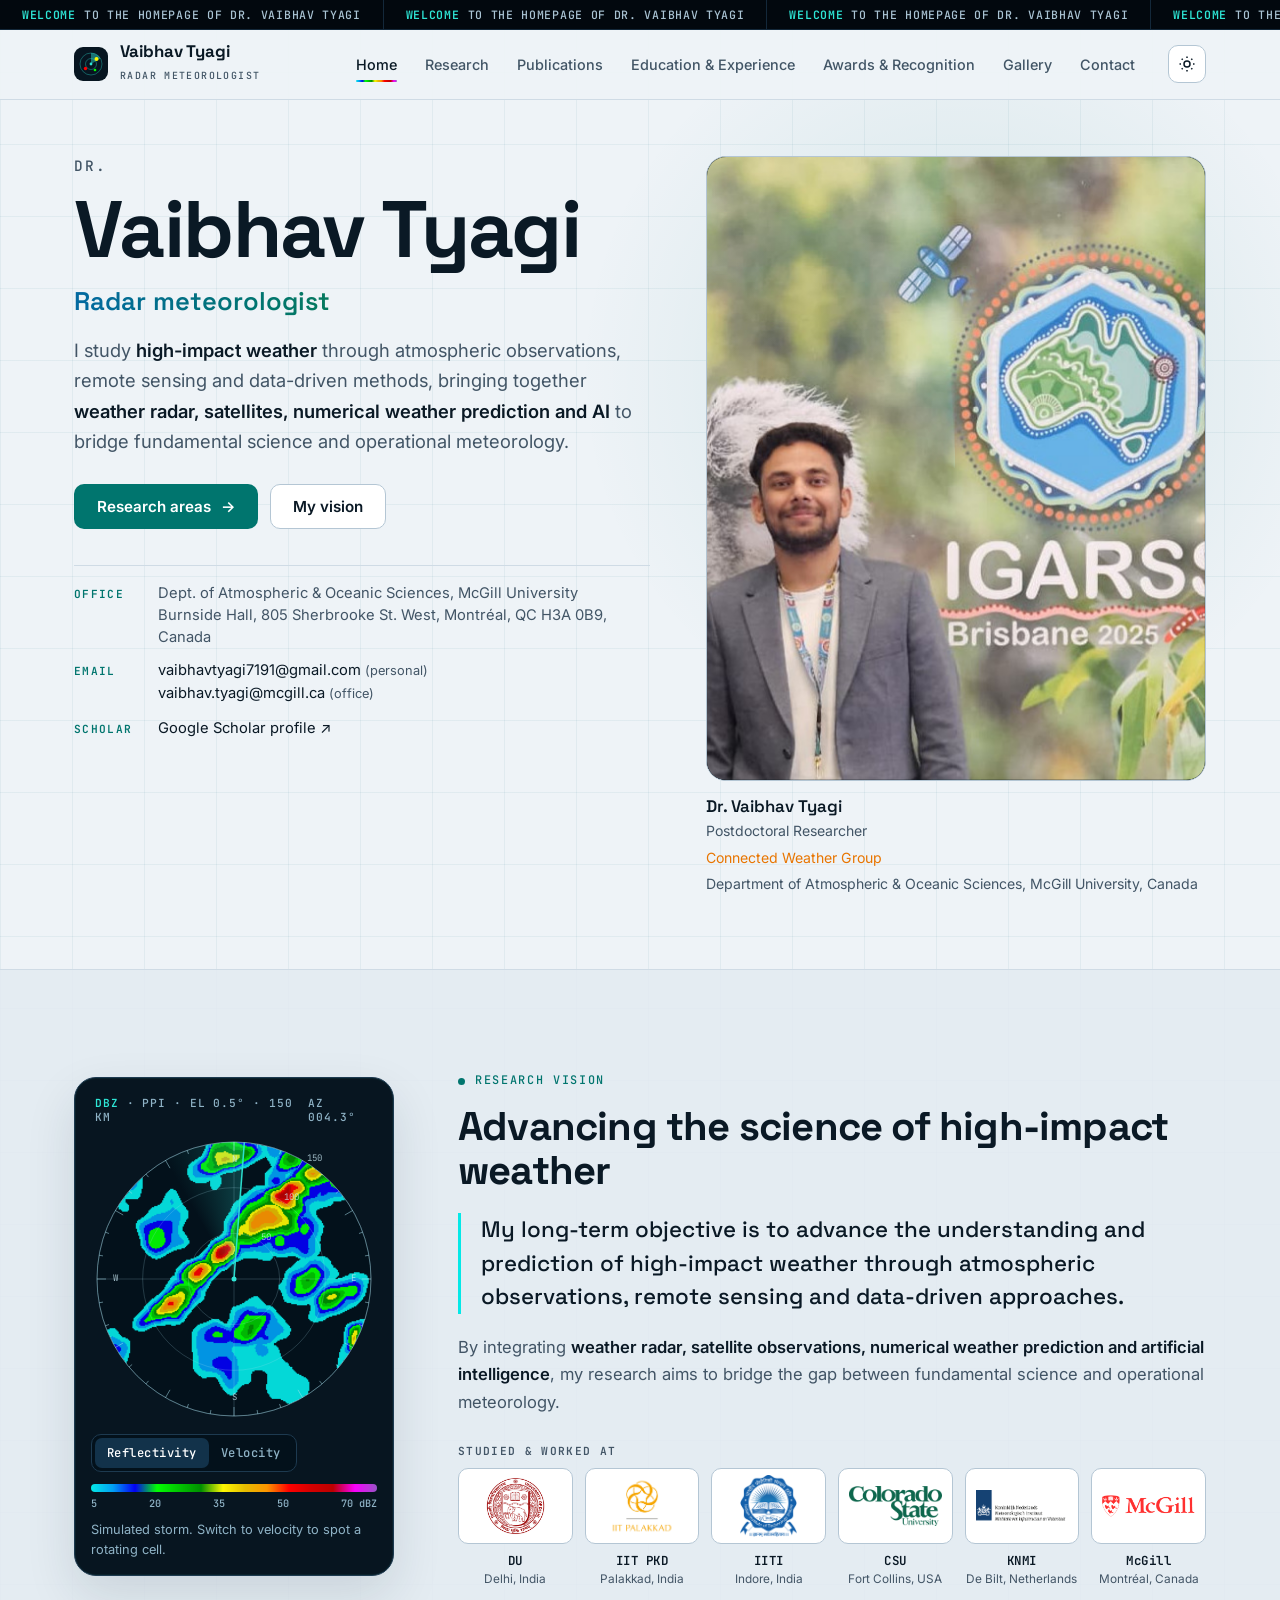
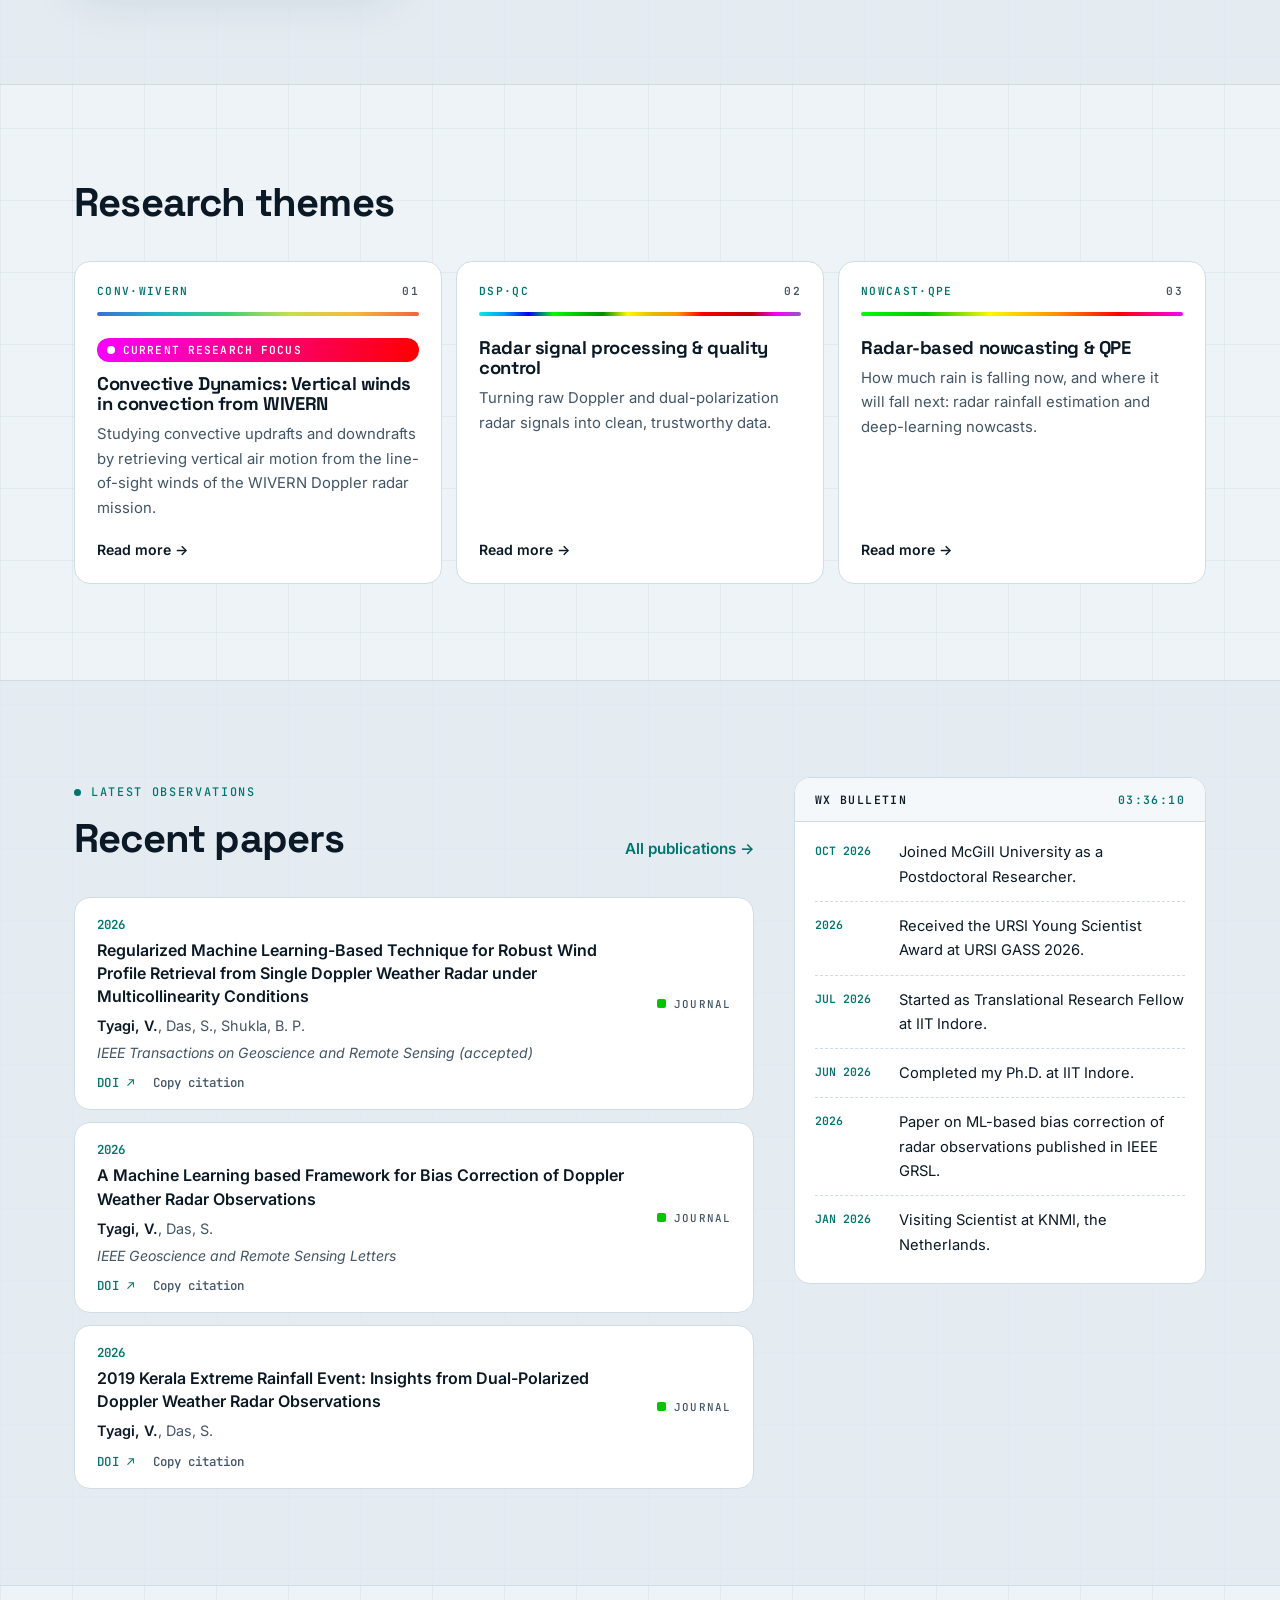
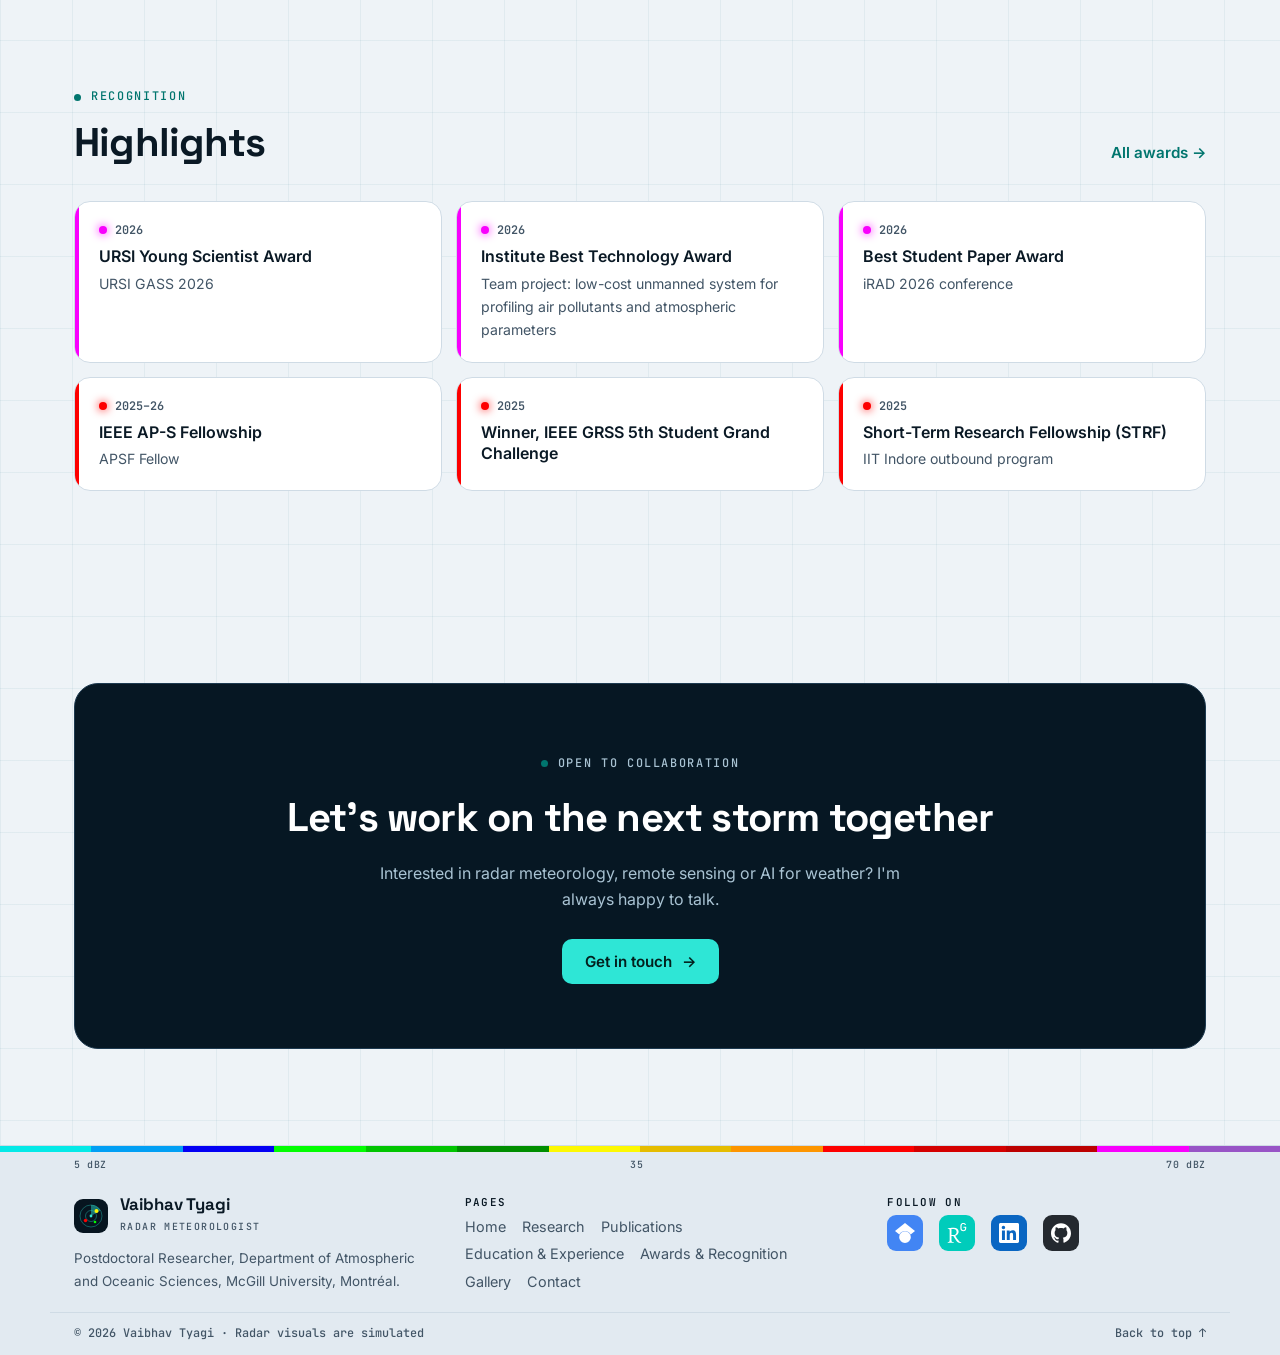
==== commit 315656e0: "Update viewport meta tag and clean up comments" ====
--- a/index.html
+++ b/index.html
@@ -2,7 +2,8 @@
 <html lang="en" data-theme="light">
 <head>
   <meta charset="utf-8">
-  <meta name="viewport" content="width=1280">
+  <!-- <meta name="viewport" content="width=1280"> -->
+  <meta name="viewport" content="width=device-width, initial-scale=1">
   <title>Dr. Vaibhav Tyagi — Atmospheric Remote Sensing &amp; Radar Meteorology</title>
   <meta name="description" content="Dr. Vaibhav Tyagi, radar meteorologist. Research in atmospheric remote sensing: weather radar, satellite observations, numerical weather prediction and AI for high-impact weather.">
   <link rel="icon" href="data:image/svg+xml,<svg xmlns='http://www.w3.org/2000/svg' viewBox='0 0 34 34'><rect width='34' height='34' rx='9' fill='%23071520'/><circle cx='17' cy='17' r='11' fill='none' stroke='%232ee6d6' stroke-opacity='.5'/><path d='M17 17 L17 6 A11 11 0 0 1 26.5 11.5 Z' fill='%232ee6d6' fill-opacity='.6'/><circle cx='22.5' cy='12' r='2' fill='%23fdf802'/><circle cx='11.5' cy='21.5' r='1.7' fill='%23fd0000'/></svg>">
@@ -89,7 +90,7 @@
             <!-- <b>Dr. Vaibhav Tyagi</b>
             <span>Postdoctoral Researcher<br><a href="https://www.connectedweather.org" style="color: #E87500;">Connected Weather Group</a><br>Department of Atmospheric &amp; Oceanic Sciences, McGill University, Canada</span>
           </figcaption> -->
-        <!-- </figure> --> -->
+        <!-- </figure> -->
 
           <figure class="scope-panel">
           <div class="scope-panel__bar"><span><b data-ro="prod">DBZ</b> · PPI · EL 0.5° · 150 km</span><span data-ro="az">AZ 000.0°</span></div>
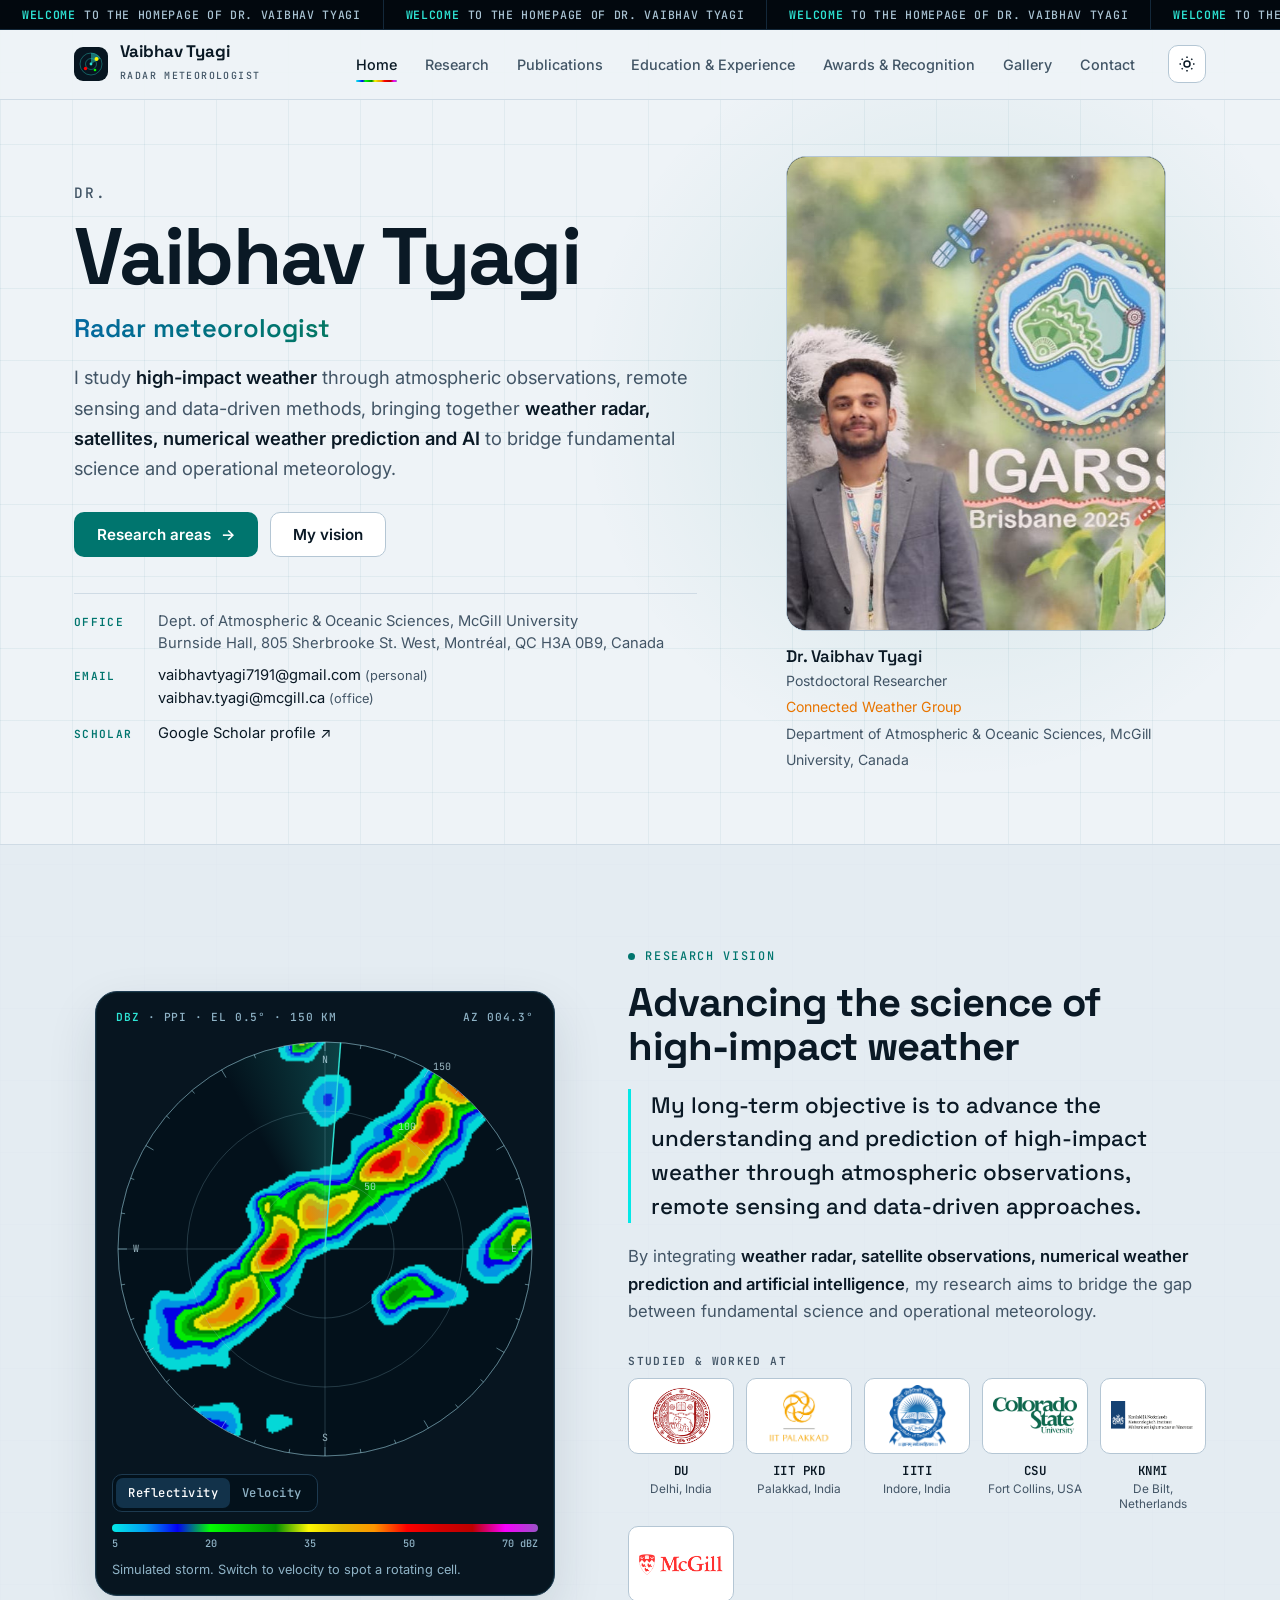
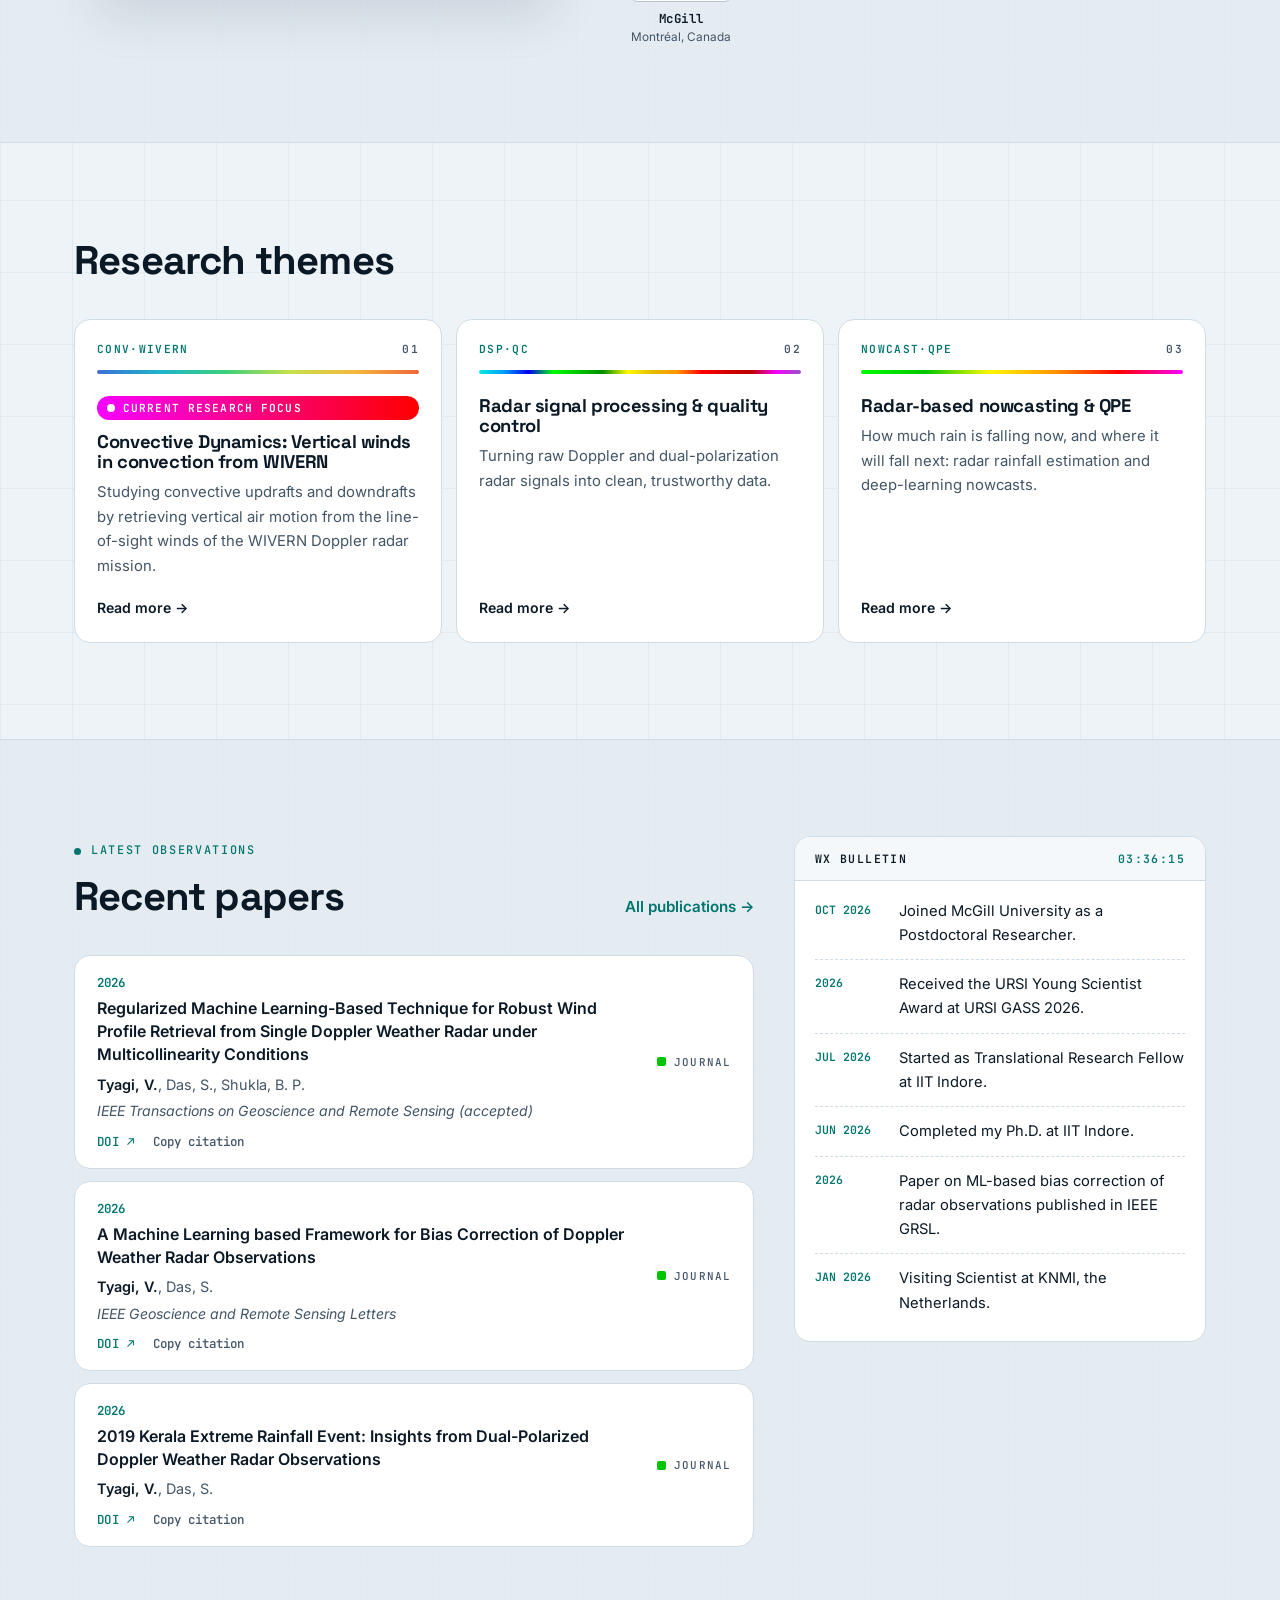
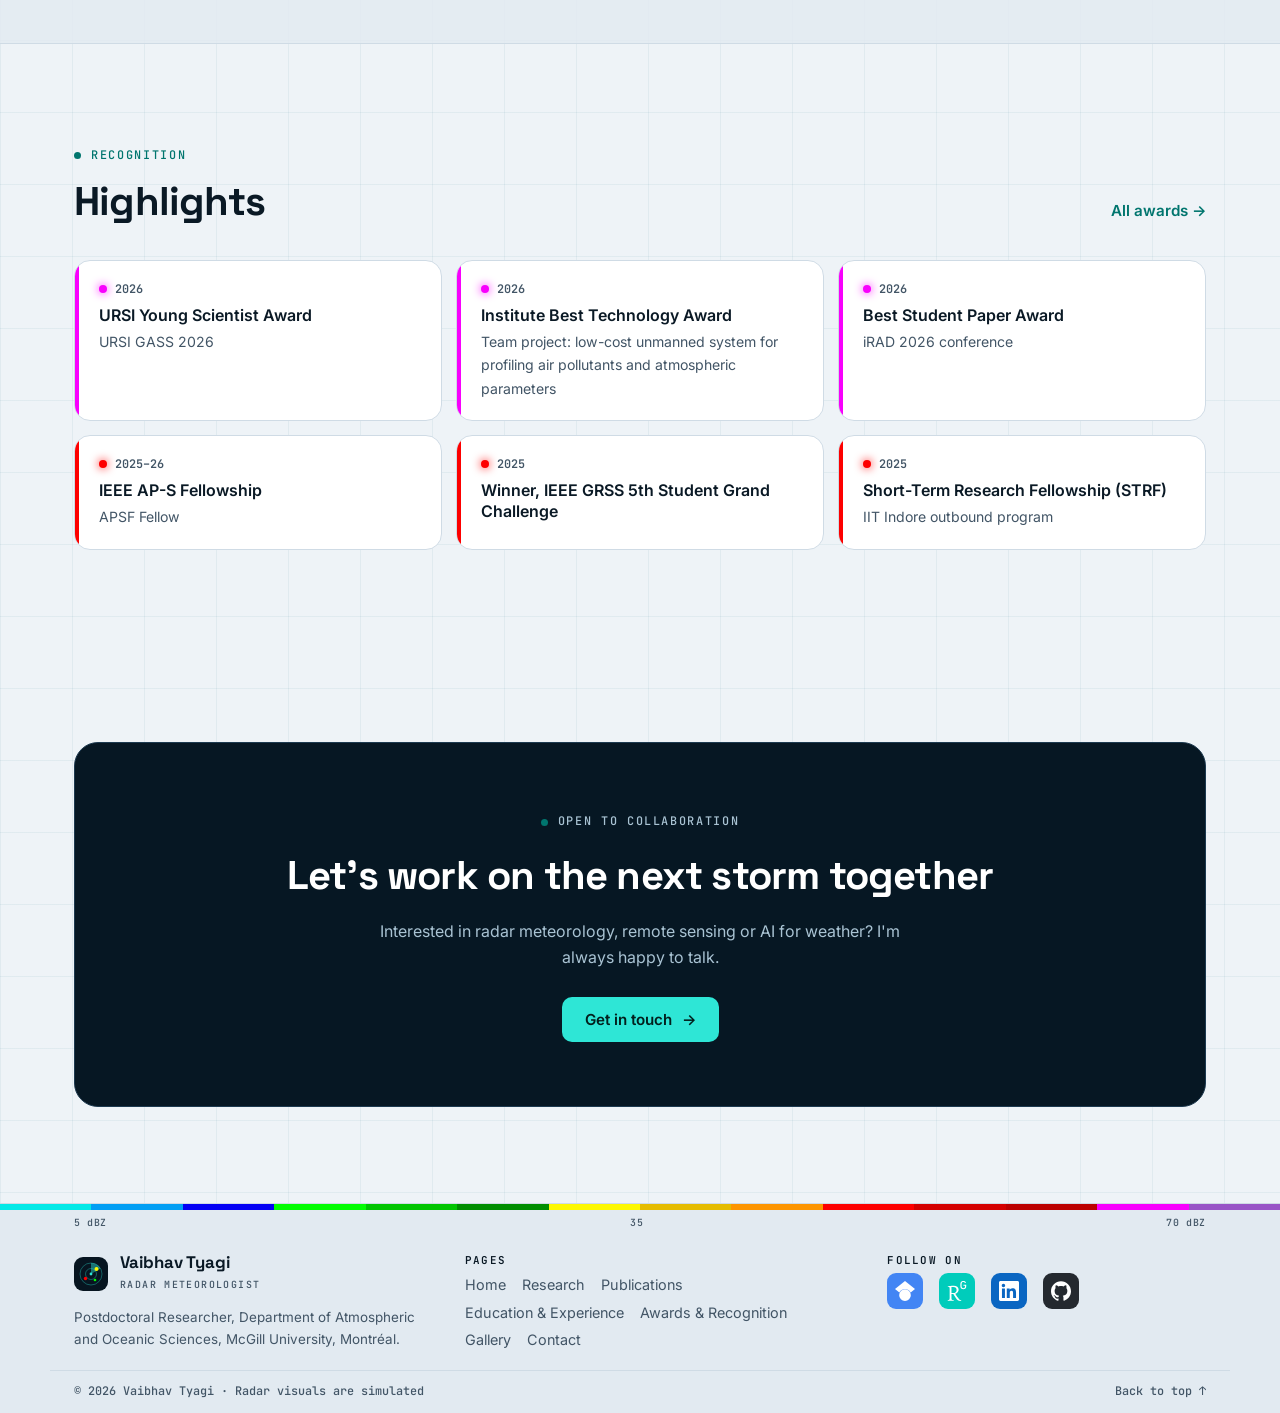
==== commit 5a34ffb2: "Update viewport meta tag in index.html" ====
--- a/index.html
+++ b/index.html
@@ -2,8 +2,8 @@
 <html lang="en" data-theme="light">
 <head>
   <meta charset="utf-8">
-  <!-- <meta name="viewport" content="width=1280"> -->
-  <meta name="viewport" content="width=device-width, initial-scale=1">
+  <meta name="viewport" content="width=1280">
+  <!-- <meta name="viewport" content="width=device-width, initial-scale=1"> -->
   <title>Dr. Vaibhav Tyagi — Atmospheric Remote Sensing &amp; Radar Meteorology</title>
   <meta name="description" content="Dr. Vaibhav Tyagi, radar meteorologist. Research in atmospheric remote sensing: weather radar, satellite observations, numerical weather prediction and AI for high-impact weather.">
   <link rel="icon" href="data:image/svg+xml,<svg xmlns='http://www.w3.org/2000/svg' viewBox='0 0 34 34'><rect width='34' height='34' rx='9' fill='%23071520'/><circle cx='17' cy='17' r='11' fill='none' stroke='%232ee6d6' stroke-opacity='.5'/><path d='M17 17 L17 6 A11 11 0 0 1 26.5 11.5 Z' fill='%232ee6d6' fill-opacity='.6'/><circle cx='22.5' cy='12' r='2' fill='%23fdf802'/><circle cx='11.5' cy='21.5' r='1.7' fill='%23fd0000'/></svg>">
--- a/styles.css
+++ b/styles.css
@@ -802,3 +802,93 @@
   .gauge__bar i { width: var(--w); }
   @view-transition { navigation: none; }
 }
+
+
+
+
+/* =========================================
+   HOMEPAGE IMAGE SIZE AND LAYOUT ADJUSTMENTS
+   ========================================= */
+
+/* Hero: text and profile photograph */
+.hero__grid {
+    grid-template-columns: minmax(0, 1.15fr) minmax(0, 0.85fr);
+    gap: 48px;
+    align-items: center;
+}
+
+.hero .portrait {
+    width: 100%;
+    max-width: 380px;
+    justify-self: center;
+}
+
+.hero .portrait__frame {
+    width: 100%;
+    aspect-ratio: 4 / 5;
+}
+
+/* Research vision: radar and text */
+#vision .about {
+    grid-template-columns: minmax(0, 1fr) minmax(0, 1.15fr);
+    gap: 52px;
+    align-items: center;
+}
+
+#vision .scope-panel {
+    width: 100%;
+    max-width: 460px;
+    justify-self: center;
+}
+
+#vision .scope-panel canvas {
+    width: 100%;
+    aspect-ratio: 1 / 1;
+}
+
+/* Tablet and medium screens */
+@media (max-width: 1060px) {
+    .hero__grid {
+        gap: 32px;
+    }
+
+    .hero .portrait {
+        max-width: 340px;
+    }
+
+    #vision .about {
+        grid-template-columns: 1fr 1fr;
+        gap: 32px;
+    }
+
+    #vision .scope-panel {
+        max-width: 420px;
+    }
+}
+
+/* Mobile and smaller screens */
+@media (max-width: 860px) {
+    .hero__grid,
+    #vision .about {
+        grid-template-columns: 1fr;
+        gap: 32px;
+    }
+
+    .hero .portrait {
+        max-width: 340px;
+    }
+
+    #vision .scope-panel {
+        max-width: 480px;
+    }
+}
+
+@media (max-width: 640px) {
+    .hero .portrait {
+        max-width: 300px;
+    }
+
+    #vision .scope-panel {
+        max-width: 100%;
+    }
+}
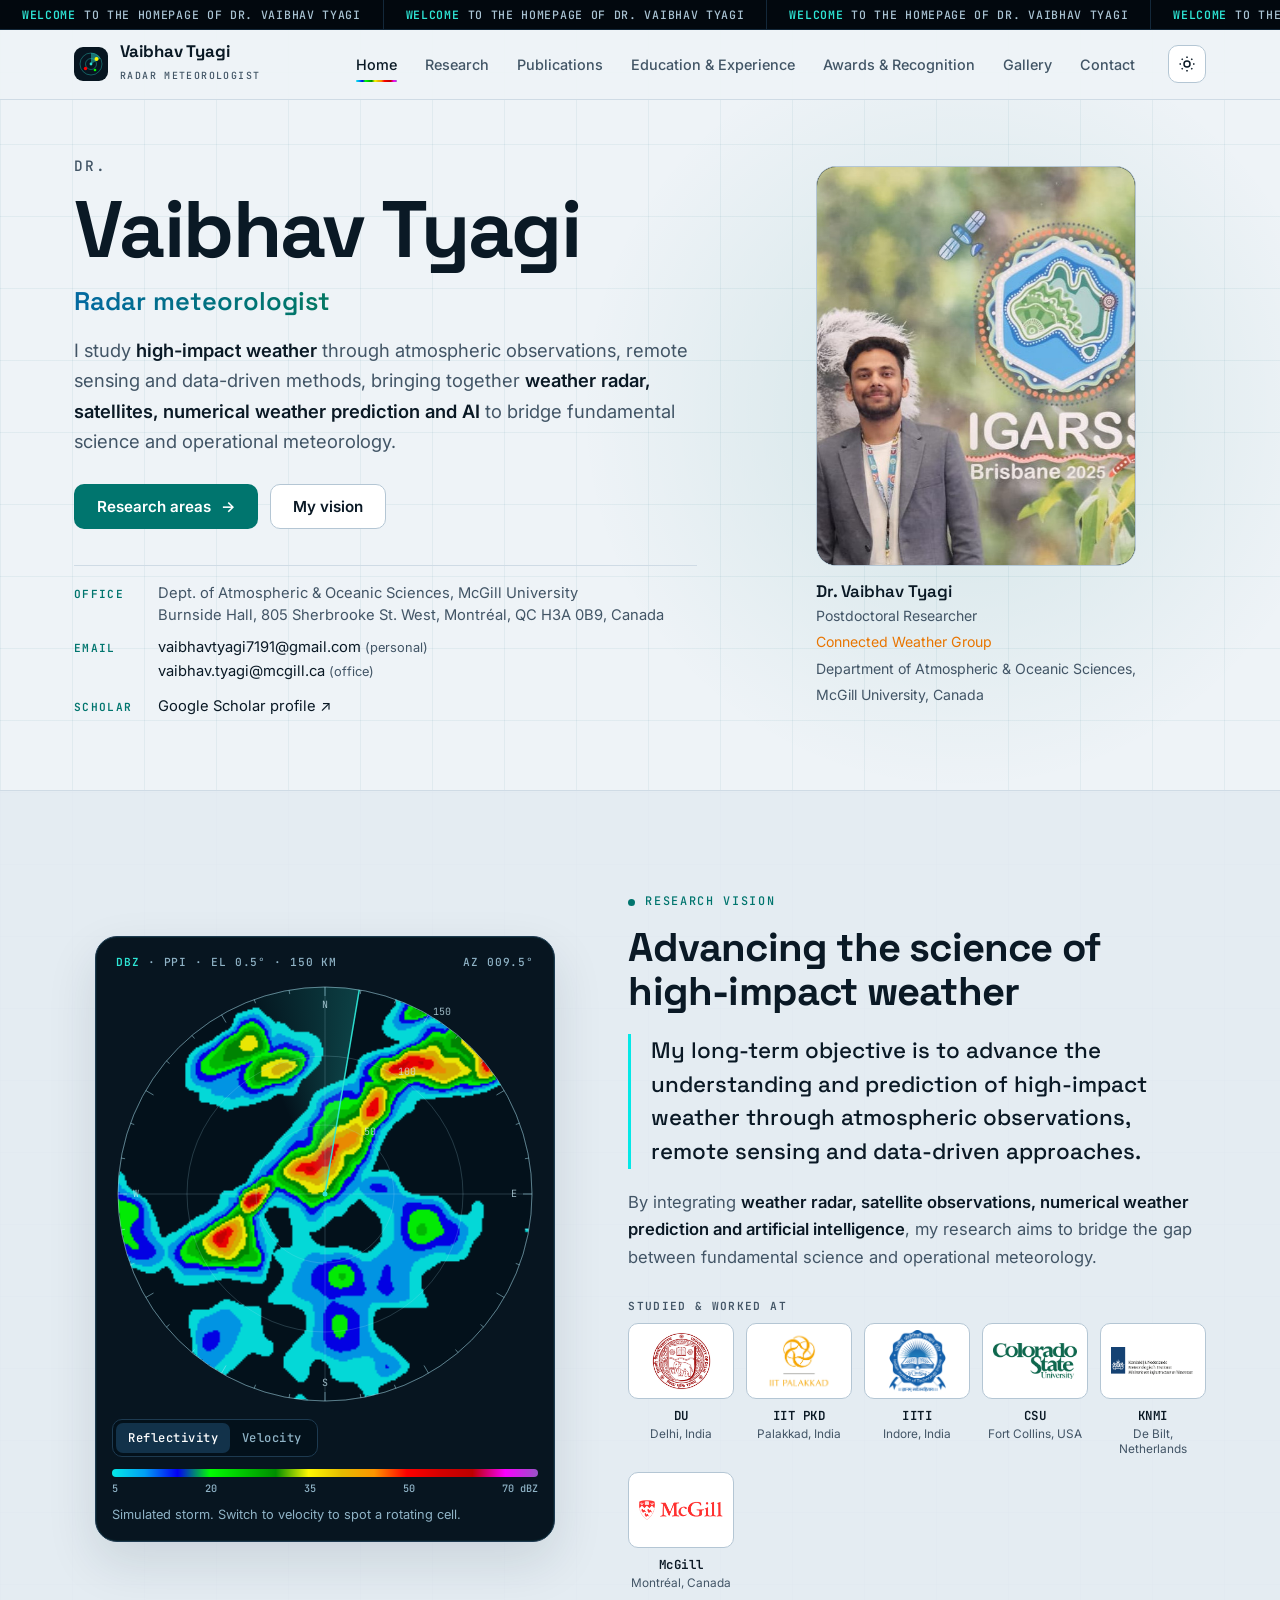
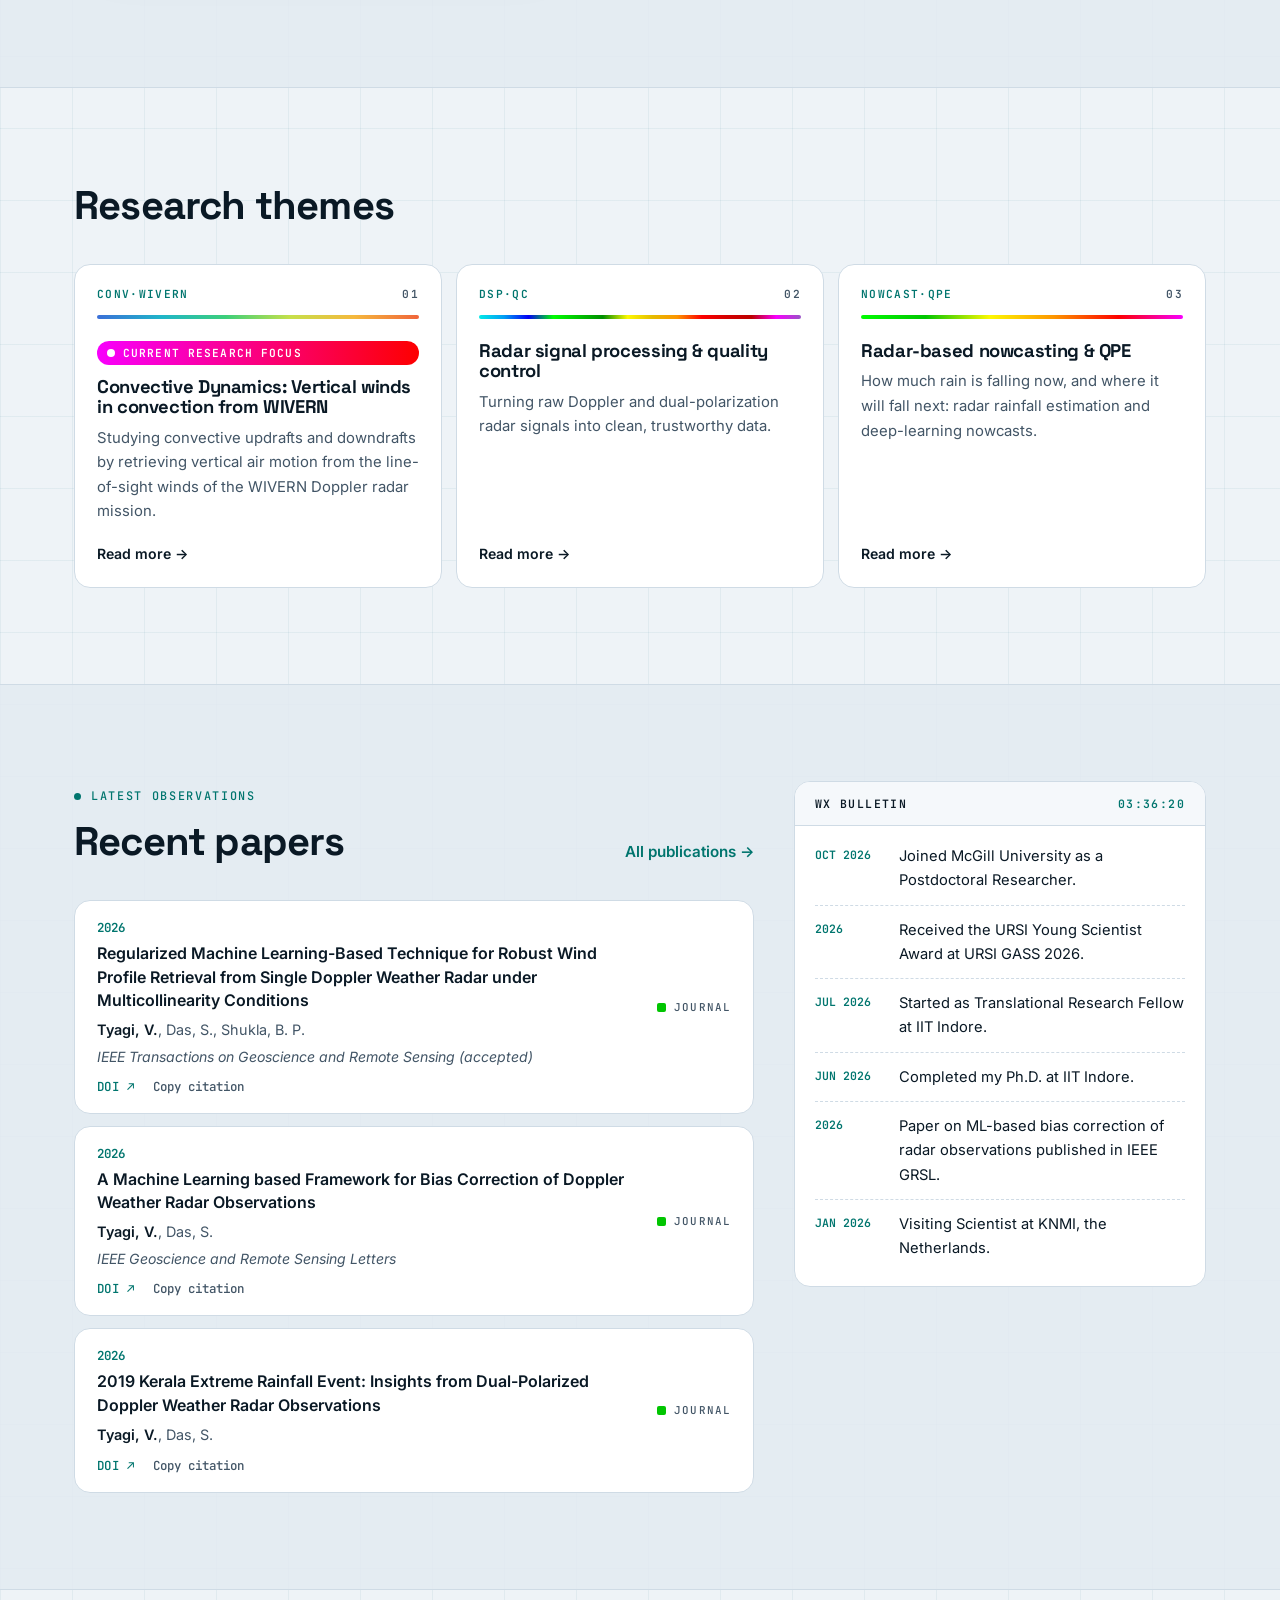
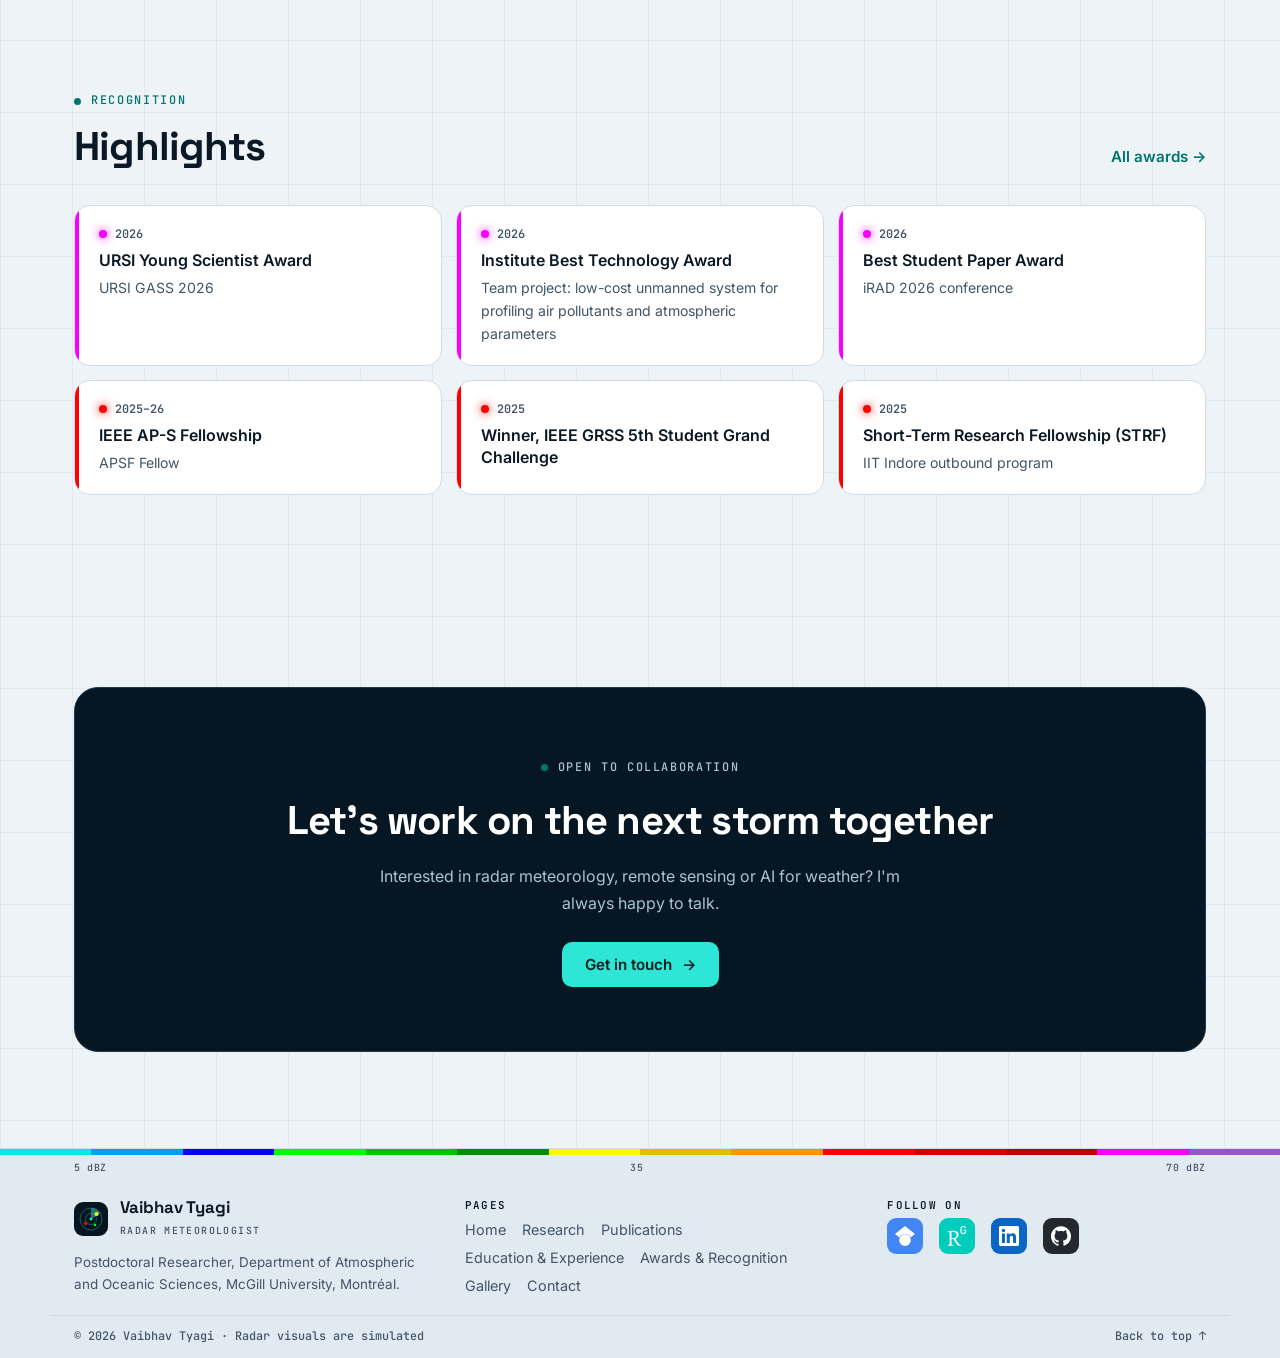
==== commit f5e0f041: "Fix HTML formatting for department name" ====
--- a/index.html
+++ b/index.html
@@ -55,7 +55,7 @@
                    style="color: #E87500;">
                     Connected Weather Group
                 </a><br>
-                Department of Atmospheric &amp; Oceanic Sciences,
+                Department of Atmospheric &amp; Oceanic Sciences,<br>
                 McGill University, Canada
             </span>
         </figcaption>
--- a/styles.css
+++ b/styles.css
@@ -819,7 +819,7 @@
 
 .hero .portrait {
     width: 100%;
-    max-width: 380px;
+    max-width: 320px;
     justify-self: center;
 }
 
